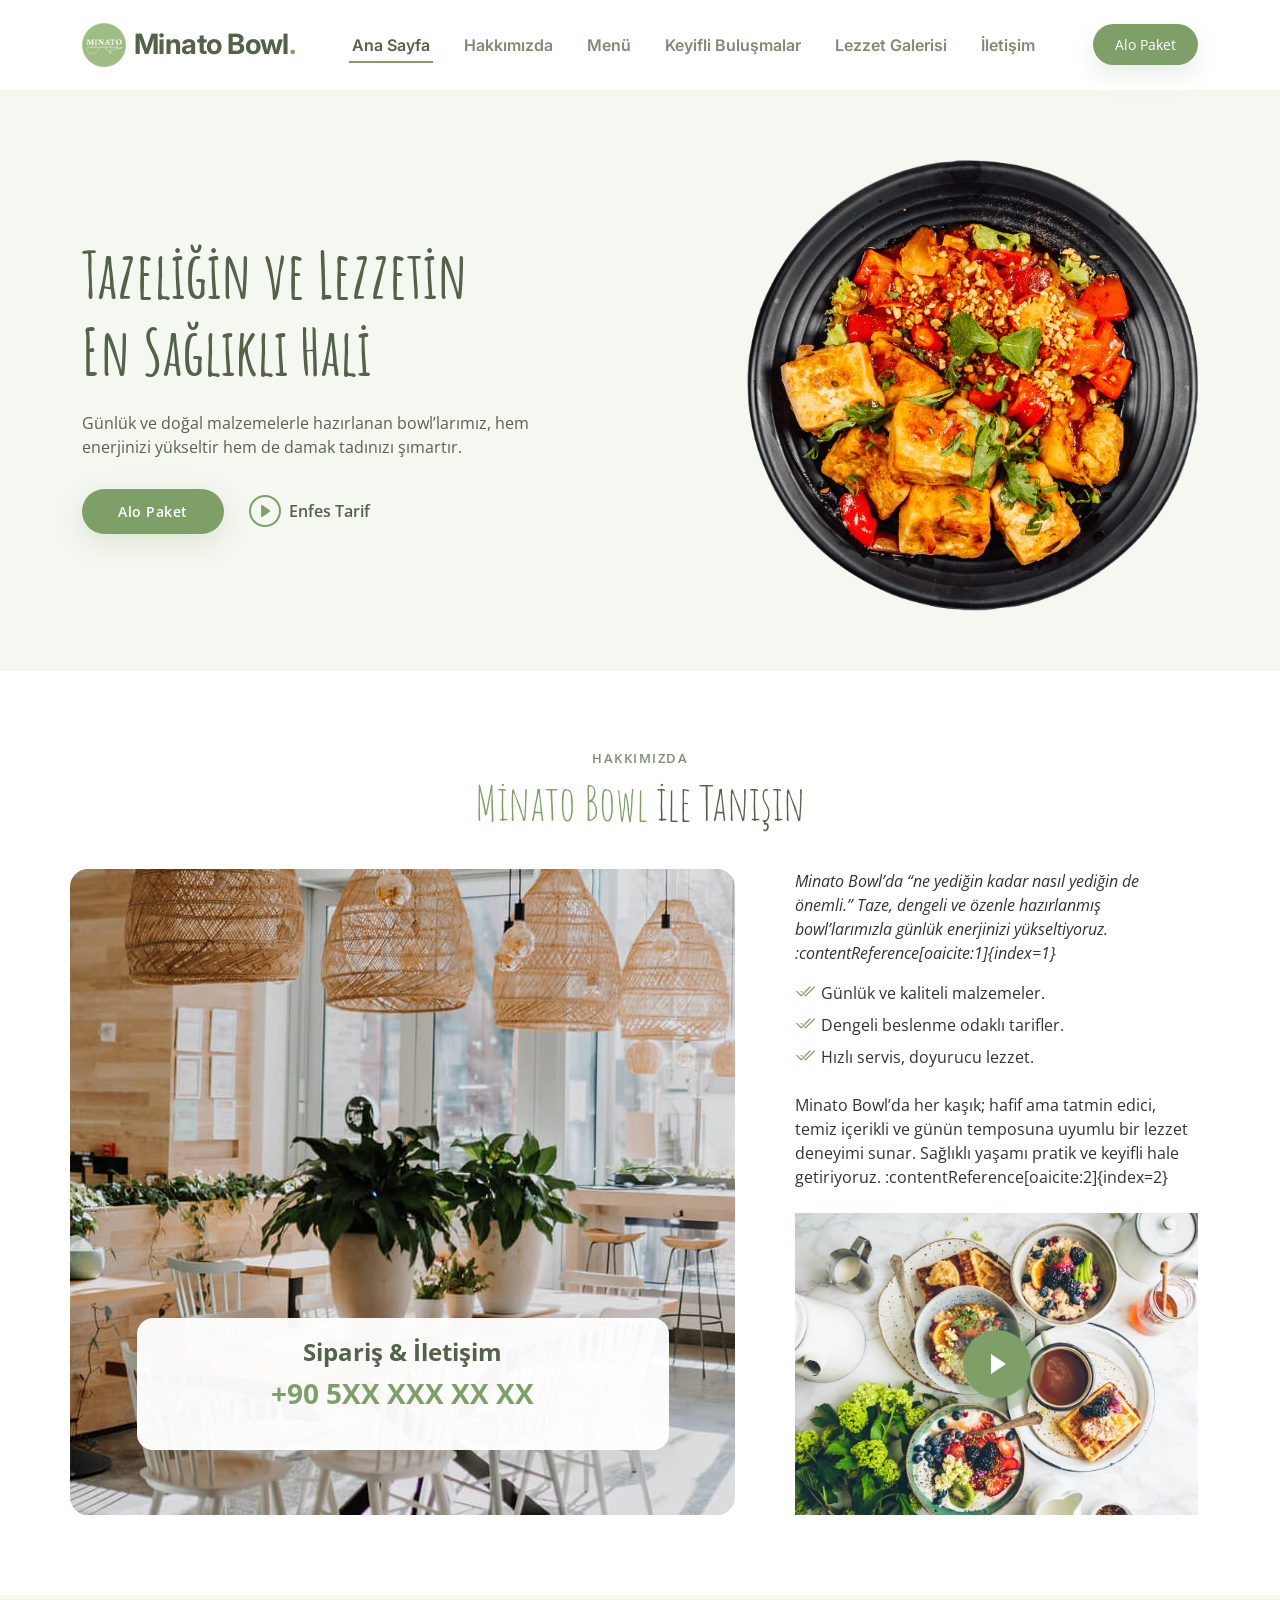
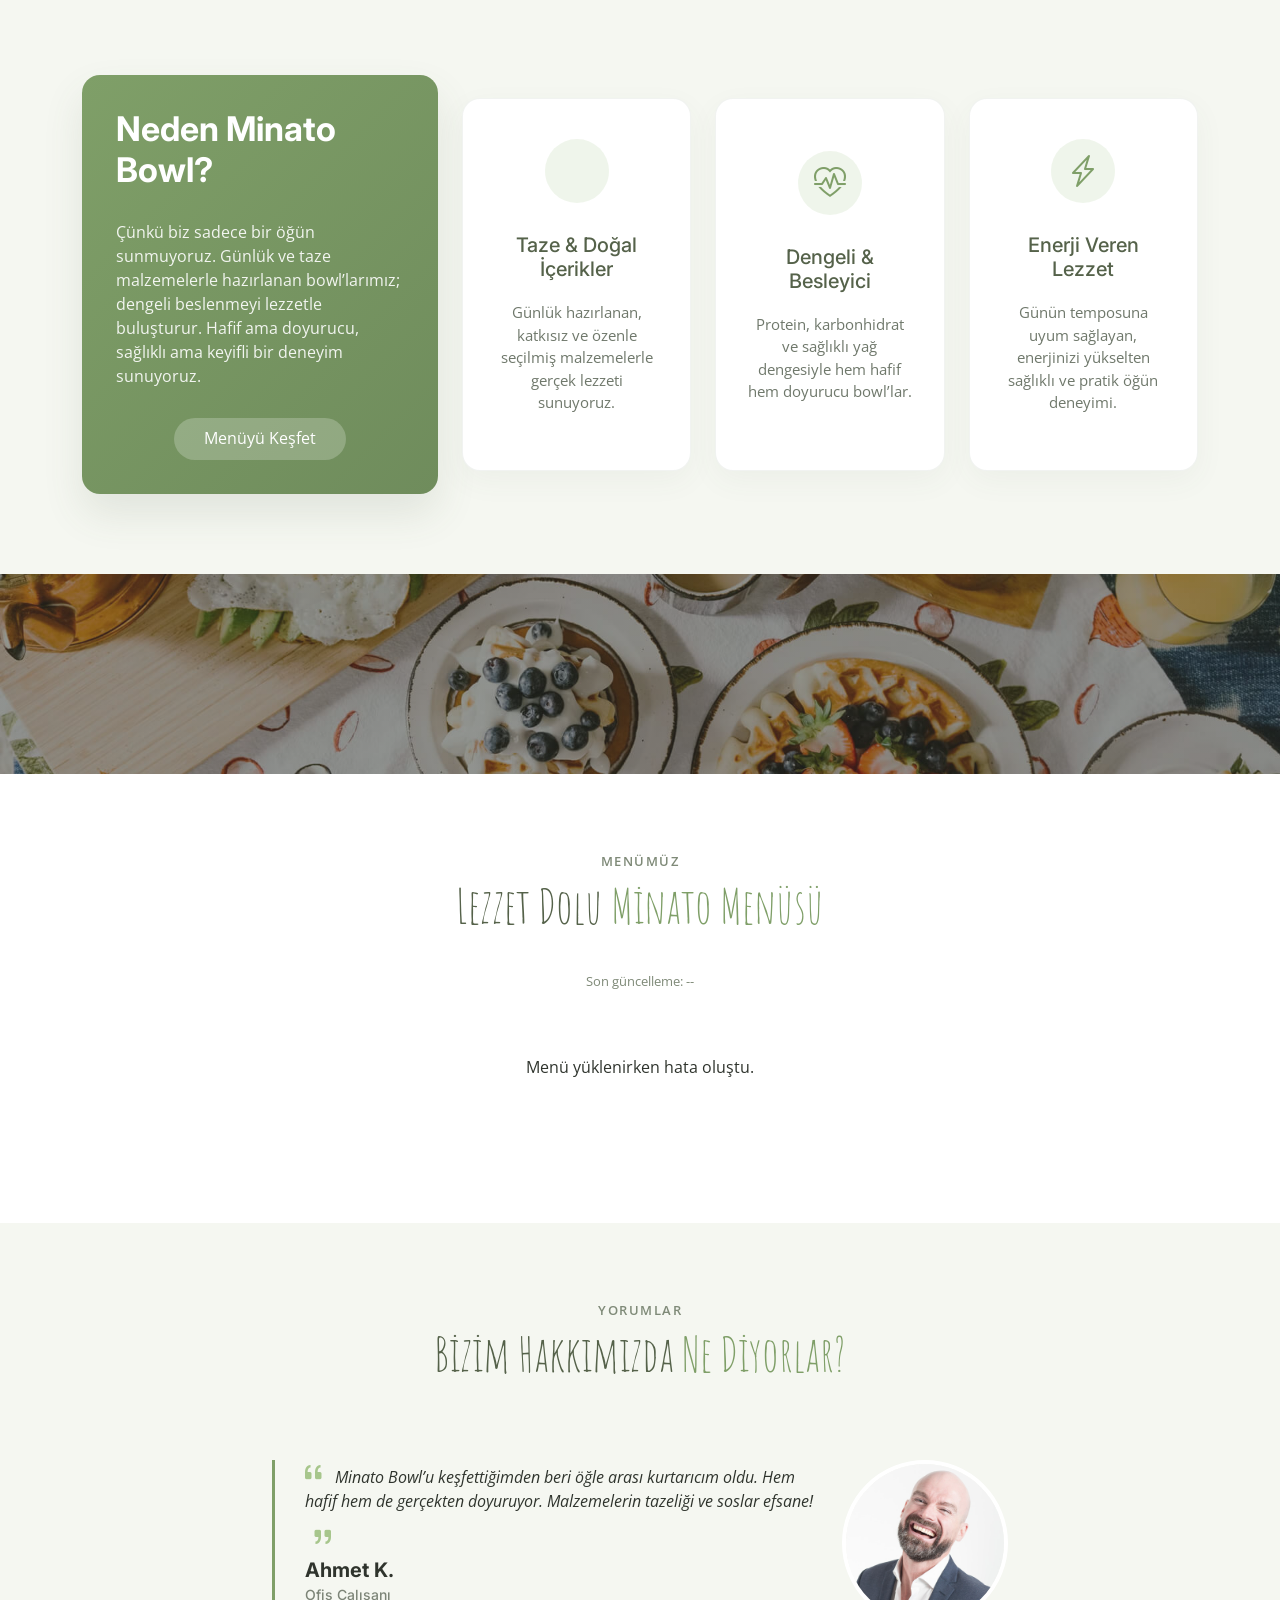
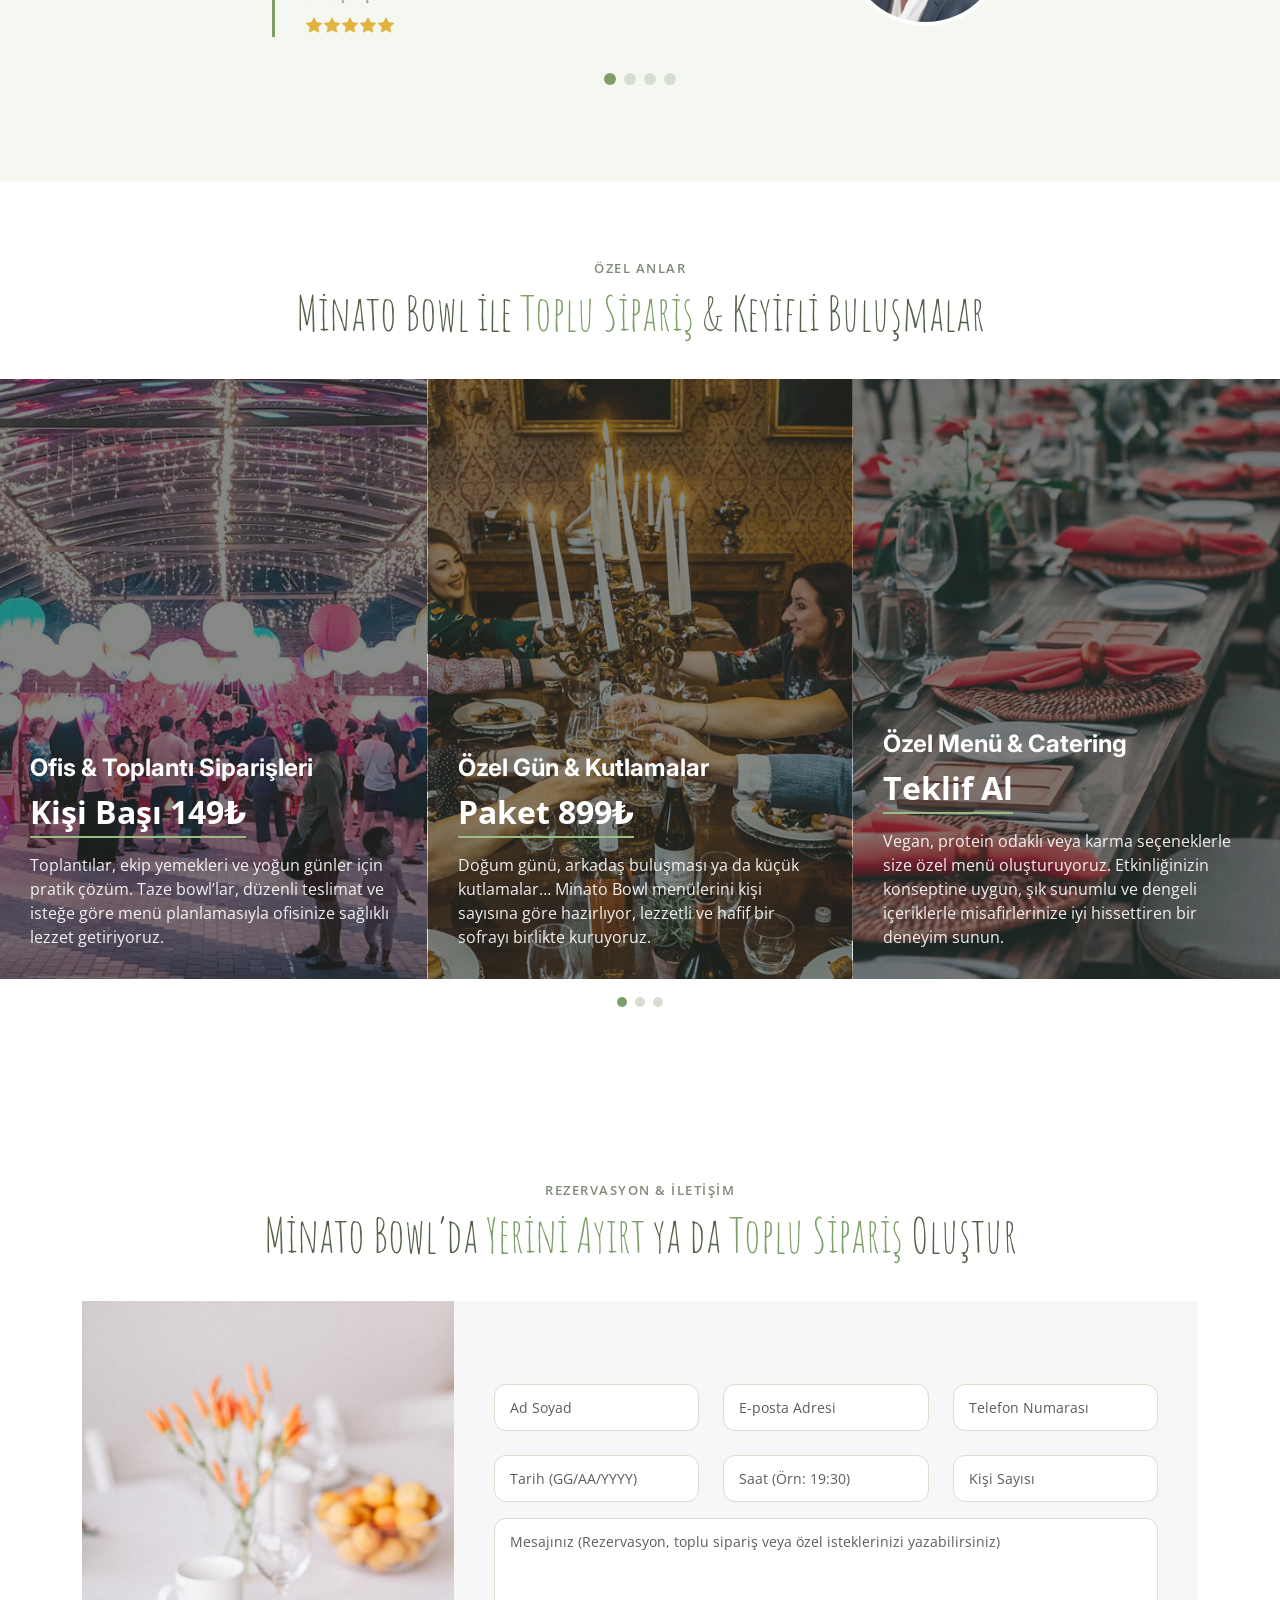
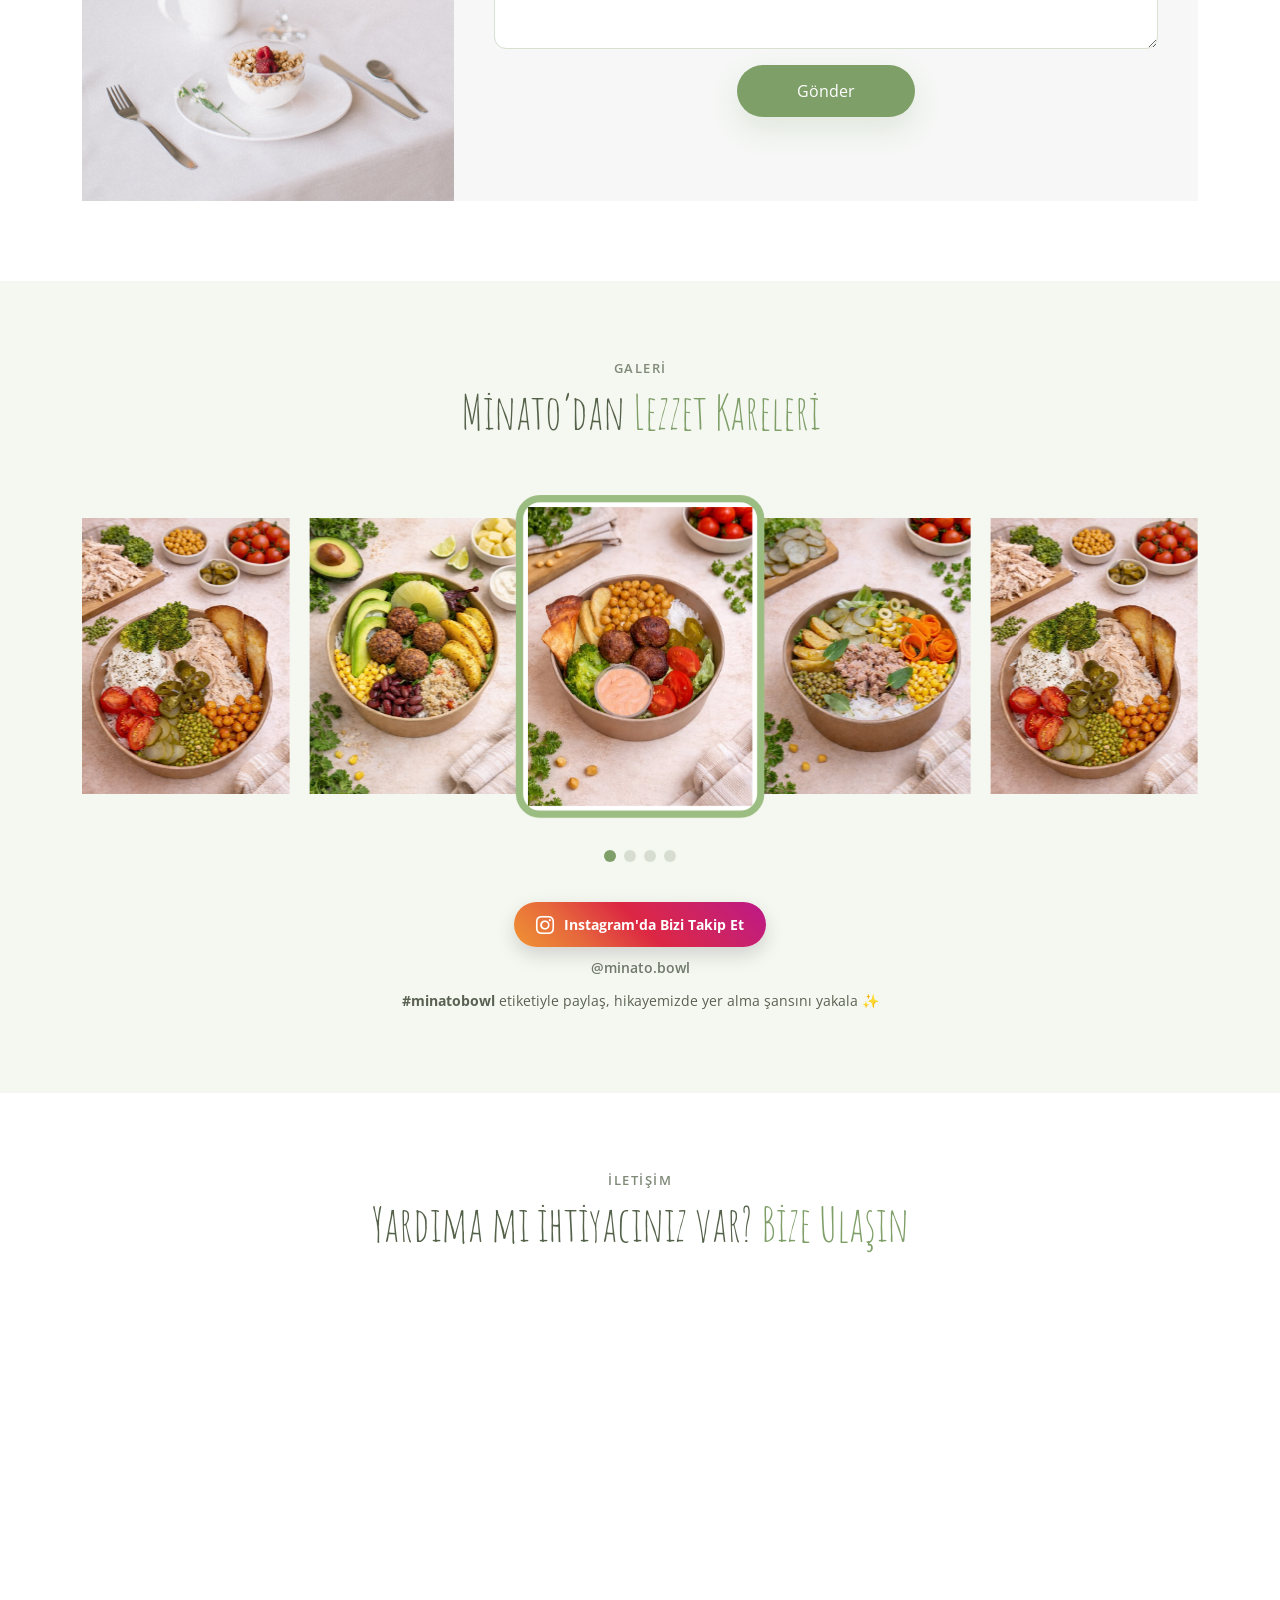
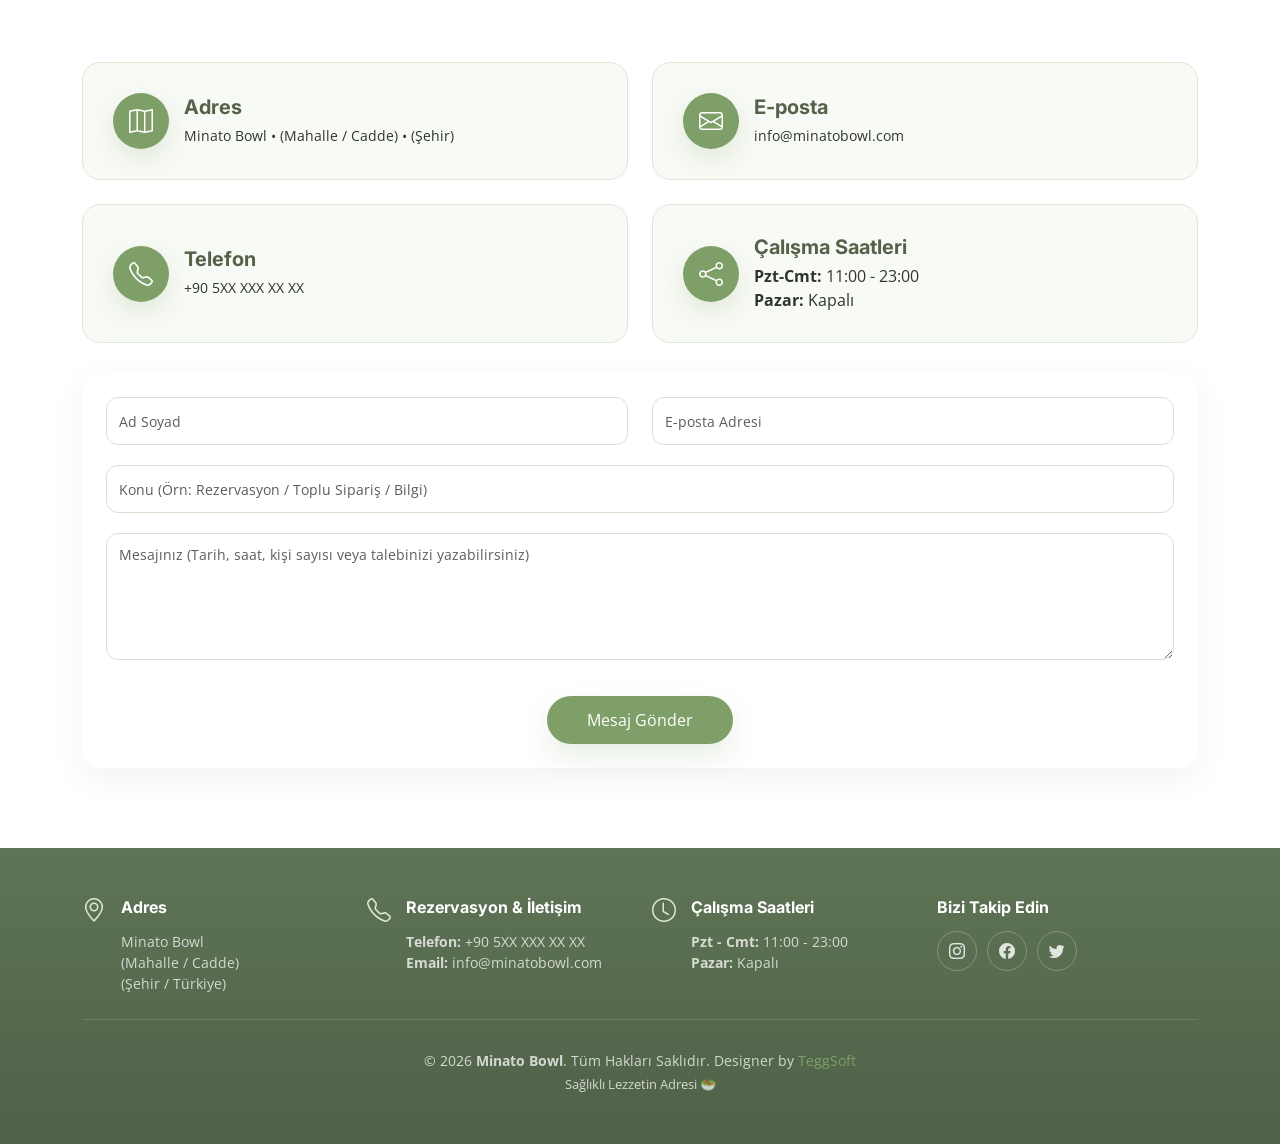
==== index.html @ 8d1641fc "site assets added" ====
<!doctype html>
<html lang="tr">
  <head>
    <meta charset="utf-8" />
    <meta content="width=device-width, initial-scale=1.0" name="viewport" />

    <title>Minato Bowl - Ana Sayfa</title>
    <meta content="" name="description" />
    <meta content="" name="keywords" />
    <meta content="" name="keywords" />
    <meta
      http-equiv="Cache-Control"
      content="no-cache, no-store, must-revalidate"
    />
    <meta http-equiv="Pragma" content="no-cache" />
    <meta http-equiv="Expires" content="0" />

    <!-- Favicons -->
    <link href="assets/img/minato_bowl_logo.jpg" rel="icon" />
    <link href="assets/img/apple-touch-icon.png" rel="apple-touch-icon" />

    <!-- Google Fonts -->
    <link rel="preconnect" href="https://fonts.googleapis.com" />
    <link rel="preconnect" href="https://fonts.gstatic.com" crossorigin />
    <link
      href="https://fonts.googleapis.com/css2?family=Open+Sans:ital,wght@0,300;0,400;0,500;0,600;0,700;1,300;1,400;1,600;1,700&family=Amatic+SC:ital,wght@0,300;0,400;0,500;0,600;0,700;1,300;1,400;1,500;1,600;1,700&family=Inter:ital,wght@0,300;0,400;0,500;0,600;0,700;1,300;1,400;1,500;1,600;1,700&display=swap"
      rel="stylesheet"
    />

    <!-- Vendor CSS Files -->
    <link
      href="assets/vendor/bootstrap/css/bootstrap.min.css"
      rel="stylesheet"
    />
    <link
      href="assets/vendor/bootstrap-icons/bootstrap-icons.css"
      rel="stylesheet"
    />
    <link href="assets/vendor/aos/aos.css" rel="stylesheet" />
    <link
      href="assets/vendor/glightbox/css/glightbox.min.css"
      rel="stylesheet"
    />
    <link href="assets/vendor/swiper/swiper-bundle.min.css" rel="stylesheet" />
    <link
      href="https://cdn.jsdelivr.net/npm/bootstrap-icons@1.13.1/font/bootstrap-icons.min.css"
      rel="stylesheet"
    />

    <!-- Template Main CSS File -->
    <link href="assets/css/main.css" rel="stylesheet" />
  </head>

  <body>
    <!-- ======= Header ======= -->
    <header id="header" class="header fixed-top d-flex align-items-center">
      <div class="container d-flex align-items-center justify-content-between">
        <a
          href="index.html"
          class="logo d-flex align-items-center me-auto me-lg-0"
        >
          <!-- Uncomment the line below if you also wish to use an image logo -->
          <img src="assets/img/minato_bowl_logo.jpg" alt="" />
          <h1>Minato Bowl<span>.</span></h1>
        </a>

        <nav id="navbar" class="navbar">
          <ul>
            <li><a href="#hero">Ana Sayfa</a></li>
            <li><a href="#about">Hakkımızda</a></li>
            <li><a href="#menu">Menü</a></li>
            <li><a href="#events">Keyifli Buluşmalar</a></li>
            <li><a href="#gallery">Lezzet Galerisi</a></li>
            <!-- <li class="dropdown">
              <a href="#"
                ><span>Drop Down</span>
                <i class="bi bi-chevron-down dropdown-indicator"></i
              ></a>
              <ul>
                <li><a href="#">Drop Down 1</a></li>
                <li class="dropdown">
                  <a href="#"
                    ><span>Deep Drop Down</span>
                    <i class="bi bi-chevron-down dropdown-indicator"></i
                  ></a>
                  <ul>
                    <li><a href="#">Deep Drop Down 1</a></li>
                    <li><a href="#">Deep Drop Down 2</a></li>
                    <li><a href="#">Deep Drop Down 3</a></li>
                    <li><a href="#">Deep Drop Down 4</a></li>
                    <li><a href="#">Deep Drop Down 5</a></li>
                  </ul>
                </li>
                <li><a href="#">Drop Down 2</a></li>
                <li><a href="#">Drop Down 3</a></li>
                <li><a href="#">Drop Down 4</a></li>
              </ul>
            </li> -->
            <li><a href="#contact">İletişim</a></li>
          </ul>
        </nav>
        <!-- .navbar -->

        <a class="btn-book-a-table" href="#book-a-table">Alo Paket</a>
        <i class="mobile-nav-toggle mobile-nav-show bi bi-list"></i>
        <i class="mobile-nav-toggle mobile-nav-hide d-none bi bi-x"></i>
      </div>
    </header>
    <!-- End Header -->

    <!-- ======= Hero Section ======= -->
    <section id="hero" class="hero d-flex align-items-center section-bg">
      <div class="container">
        <div class="row justify-content-between gy-5">
          <div
            class="col-lg-5 order-2 order-lg-1 d-flex flex-column justify-content-center align-items-center align-items-lg-start text-center text-lg-start"
          >
            <h2 data-aos="fade-up">
              Tazeliğin ve Lezzetin<br />En Sağlıklı Hali
            </h2>
            <p data-aos="fade-up" data-aos-delay="100">
              Günlük ve doğal malzemelerle hazırlanan bowl’larımız, hem
              enerjinizi yükseltir hem de damak tadınızı şımartır.
            </p>
            <div class="d-flex" data-aos="fade-up" data-aos-delay="200">
              <a href="#book-a-table" class="btn-book-a-table">Alo Paket</a>
              <a
                href="https://www.youtube.com/watch?v=LXb3EKWsInQ"
                class="glightbox btn-watch-video d-flex align-items-center"
                ><i class="bi bi-play-circle"></i><span>Enfes Tarif</span></a
              >
            </div>
          </div>
          <div class="col-lg-5 order-1 order-lg-2 text-center text-lg-start">
            <img
              src="assets/img/hero-img.png"
              class="img-fluid"
              alt=""
              data-aos="zoom-out"
              data-aos-delay="300"
            />
          </div>
        </div>
      </div>
    </section>
    <!-- End Hero Section -->

    <main id="main">
      <!-- ======= Hakkımızda Bölümü ======= -->
      <section id="about" class="about">
        <div class="container" data-aos="fade-up">
          <div class="section-header">
            <h2>Hakkımızda</h2>
            <p><span>Minato Bowl</span> ile Tanışın</p>
          </div>

          <div class="row gy-4">
            <div
              class="col-lg-7 position-relative about-img"
              style="background-image: url(assets/img/about.jpg)"
              data-aos="fade-up"
              data-aos-delay="150"
            >
              <div class="call-us position-absolute">
                <h4>Sipariş & İletişim</h4>
                <p>+90 5XX XXX XX XX</p>
              </div>
            </div>

            <div
              class="col-lg-5 d-flex align-items-end"
              data-aos="fade-up"
              data-aos-delay="300"
            >
              <div class="content ps-0 ps-lg-5">
                <p class="fst-italic">
                  Minato Bowl’da “ne yediğin kadar nasıl yediğin de önemli.”
                  Taze, dengeli ve özenle hazırlanmış bowl’larımızla günlük
                  enerjinizi yükseltiyoruz.
                  :contentReference[oaicite:1]{index=1}
                </p>

                <ul>
                  <li>
                    <i class="bi bi-check2-all"></i> Günlük ve kaliteli
                    malzemeler.
                  </li>
                  <li>
                    <i class="bi bi-check2-all"></i> Dengeli beslenme odaklı
                    tarifler.
                  </li>
                  <li>
                    <i class="bi bi-check2-all"></i> Hızlı servis, doyurucu
                    lezzet.
                  </li>
                </ul>

                <p>
                  Minato Bowl’da her kaşık; hafif ama tatmin edici, temiz
                  içerikli ve günün temposuna uyumlu bir lezzet deneyimi sunar.
                  Sağlıklı yaşamı pratik ve keyifli hale getiriyoruz.
                  :contentReference[oaicite:2]{index=2}
                </p>

                <div class="position-relative mt-4">
                  <img
                    src="assets/img/about-2.jpg"
                    class="img-fluid"
                    alt="Minato Bowl Lezzetleri"
                  />
                  <a
                    href="https://www.instagram.com/minato.bowl/"
                    class="glightbox play-btn"
                  ></a>
                </div>
              </div>
            </div>
          </div>
        </div>
      </section>
      <!-- Hakkımızda Bölümü Son -->

      <!-- ======= Neden Minato Bowl? ======= -->
      <section id="why-us" class="why-us section-bg">
        <div class="container" data-aos="fade-up">
          <div class="row gy-4">
            <div class="col-lg-4" data-aos="fade-up" data-aos-delay="100">
              <div class="why-box">
                <h3>Neden Minato Bowl?</h3>
                <p>
                  Çünkü biz sadece bir öğün sunmuyoruz. Günlük ve taze
                  malzemelerle hazırlanan bowl’larımız; dengeli beslenmeyi
                  lezzetle buluşturur. Hafif ama doyurucu, sağlıklı ama keyifli
                  bir deneyim sunuyoruz.
                </p>
                <div class="text-center">
                  <a href="#menu" class="more-btn">
                    Menüyü Keşfet <i class="bx bx-chevron-right"></i>
                  </a>
                </div>
              </div>
            </div>
            <!-- End Why Box -->

            <div class="col-lg-8 d-flex align-items-center">
              <div class="row gy-4">
                <div class="col-xl-4" data-aos="fade-up" data-aos-delay="200">
                  <div
                    class="icon-box d-flex flex-column justify-content-center align-items-center"
                  >
                    <i class="bi bi-leaf"></i>
                    <h4>Taze & Doğal İçerikler</h4>
                    <p>
                      Günlük hazırlanan, katkısız ve özenle seçilmiş
                      malzemelerle gerçek lezzeti sunuyoruz.
                    </p>
                  </div>
                </div>
                <!-- End Icon Box -->

                <div class="col-xl-4" data-aos="fade-up" data-aos-delay="300">
                  <div
                    class="icon-box d-flex flex-column justify-content-center align-items-center"
                  >
                    <i class="bi bi-heart-pulse"></i>
                    <h4>Dengeli & Besleyici</h4>
                    <p>
                      Protein, karbonhidrat ve sağlıklı yağ dengesiyle hem hafif
                      hem doyurucu bowl’lar.
                    </p>
                  </div>
                </div>
                <!-- End Icon Box -->

                <div class="col-xl-4" data-aos="fade-up" data-aos-delay="400">
                  <div
                    class="icon-box d-flex flex-column justify-content-center align-items-center"
                  >
                    <i class="bi bi-lightning-charge"></i>
                    <h4>Enerji Veren Lezzet</h4>
                    <p>
                      Günün temposuna uyum sağlayan, enerjinizi yükselten
                      sağlıklı ve pratik öğün deneyimi.
                    </p>
                  </div>
                </div>
                <!-- End Icon Box -->
              </div>
            </div>
          </div>
        </div>
      </section>
      <!-- Neden Minato Bowl? Bölümü Son -->

      <!-- ======= Stats Counter Section ======= -->
      <section id="stats-counter" class="stats-counter">
        <div class="container" data-aos="zoom-out">
          <div class="row gy-4">
            <!-- <div class="col-lg-3 col-md-6">
              <div class="stats-item text-center w-100 h-100">
                <span
                  data-purecounter-start="0"
                  data-purecounter-end="232"
                  data-purecounter-duration="1"
                  class="purecounter"
                ></span>
                <p>Clients</p>
              </div>
            </div> -->
            <!-- End Stats Item -->

            <!-- <div class="col-lg-3 col-md-6">
              <div class="stats-item text-center w-100 h-100">
                <span
                  data-purecounter-start="0"
                  data-purecounter-end="521"
                  data-purecounter-duration="1"
                  class="purecounter"
                ></span>
                <p>Projects</p>
              </div>
            </div> -->
            <!-- End Stats Item -->

            <!-- <div class="col-lg-3 col-md-6">
              <div class="stats-item text-center w-100 h-100">
                <span
                  data-purecounter-start="0"
                  data-purecounter-end="1453"
                  data-purecounter-duration="1"
                  class="purecounter"
                ></span>
                <p>Hours Of Support</p>
              </div>
            </div> -->
            <!-- End Stats Item -->

            <!-- <div class="col-lg-3 col-md-6">
              <div class="stats-item text-center w-100 h-100">
                <span
                  data-purecounter-start="0"
                  data-purecounter-end="32"
                  data-purecounter-duration="1"
                  class="purecounter"
                ></span>
                <p>Workers</p>
              </div>
            </div> -->
            <!-- End Stats Item -->
          </div>
        </div>
      </section>
      <!-- End Stats Counter Section -->

      <!-- ======= Menu Section ======= -->
      <section id="menu" class="menu">
        <div class="container" data-aos="fade-up">
          <div class="section-header">
            <h2>Menümüz</h2>
            <p>Lezzet Dolu <span>Minato Menüsü</span></p>
          </div>
          <div id="menu-last-update" class="menu-last-update">
            Son güncelleme: --
          </div>

          <!-- Kategori Sekmeleri -->
          <ul
            id="menu-tabs"
            class="nav nav-tabs d-flex justify-content-center"
            data-aos="fade-up"
            data-aos-delay="200"
          ></ul>

          <!-- Kategori İçerikleri -->
          <div
            id="menu-content"
            class="tab-content"
            data-aos="fade-up"
            data-aos-delay="300"
          >
            <div class="text-center py-5">Menü yükleniyor...</div>
          </div>
        </div>
      </section>
      <!-- End Menu Section -->

      <!-- ======= Testimonials Section ======= -->
      <section id="testimonials" class="testimonials section-bg">
        <div class="container" data-aos="fade-up">
          <div class="section-header">
            <h2>Yorumlar</h2>
            <p>Bizim Hakkımızda <span>Ne Diyorlar?</span></p>
          </div>

          <div class="slides-1 swiper" data-aos="fade-up" data-aos-delay="100">
            <div class="swiper-wrapper">
              <div class="swiper-slide">
                <div class="testimonial-item">
                  <div class="row gy-4 justify-content-center">
                    <div class="col-lg-6">
                      <div class="testimonial-content">
                        <p>
                          <i class="bi bi-quote quote-icon-left"></i>
                          Minato Bowl’u keşfettiğimden beri öğle arası
                          kurtarıcım oldu. Hem hafif hem de gerçekten doyuruyor.
                          Malzemelerin tazeliği ve soslar efsane!
                          <i class="bi bi-quote quote-icon-right"></i>
                        </p>
                        <h3>Ahmet K.</h3>
                        <h4>Ofis Çalışanı</h4>
                        <div class="stars">
                          <i class="bi bi-star-fill"></i
                          ><i class="bi bi-star-fill"></i
                          ><i class="bi bi-star-fill"></i
                          ><i class="bi bi-star-fill"></i
                          ><i class="bi bi-star-fill"></i>
                        </div>
                      </div>
                    </div>
                    <div class="col-lg-2 text-center">
                      <img
                        src="assets/img/testimonials/testimonials-1.jpg"
                        class="img-fluid testimonial-img"
                        alt="Minato Bowl Müşteri Yorumu 1"
                      />
                    </div>
                  </div>
                </div>
              </div>
              <!-- End testimonial item -->

              <div class="swiper-slide">
                <div class="testimonial-item">
                  <div class="row gy-4 justify-content-center">
                    <div class="col-lg-6">
                      <div class="testimonial-content">
                        <p>
                          <i class="bi bi-quote quote-icon-left"></i>
                          Spor sonrası “temiz” bir öğün arıyorsanız tam yeri.
                          Protein seçenekleri çok başarılı ve porsiyon dengesi
                          harika. Kesinlikle düzenli müşterisi oldum.
                          <i class="bi bi-quote quote-icon-right"></i>
                        </p>
                        <h3>Elif S.</h3>
                        <h4>Sporcu</h4>
                        <div class="stars">
                          <i class="bi bi-star-fill"></i
                          ><i class="bi bi-star-fill"></i
                          ><i class="bi bi-star-fill"></i
                          ><i class="bi bi-star-fill"></i
                          ><i class="bi bi-star-fill"></i>
                        </div>
                      </div>
                    </div>
                    <div class="col-lg-2 text-center">
                      <img
                        src="assets/img/testimonials/testimonials-2.jpg"
                        class="img-fluid testimonial-img"
                        alt="Minato Bowl Müşteri Yorumu 2"
                      />
                    </div>
                  </div>
                </div>
              </div>
              <!-- End testimonial item -->

              <div class="swiper-slide">
                <div class="testimonial-item">
                  <div class="row gy-4 justify-content-center">
                    <div class="col-lg-6">
                      <div class="testimonial-content">
                        <p>
                          <i class="bi bi-quote quote-icon-left"></i>
                          Vegan seçeneklerinin lezzetli olması beni çok
                          şaşırttı. İçerikler net, sunum çok şık ve her
                          seferinde aynı kalite. Sağlıklı beslenmek burada
                          gerçekten keyif.
                          <i class="bi bi-quote quote-icon-right"></i>
                        </p>
                        <h3>Deniz T.</h3>
                        <h4>Vegan Yaşam</h4>
                        <div class="stars">
                          <i class="bi bi-star-fill"></i
                          ><i class="bi bi-star-fill"></i
                          ><i class="bi bi-star-fill"></i
                          ><i class="bi bi-star-fill"></i
                          ><i class="bi bi-star-fill"></i>
                        </div>
                      </div>
                    </div>
                    <div class="col-lg-2 text-center">
                      <img
                        src="assets/img/testimonials/testimonials-3.jpg"
                        class="img-fluid testimonial-img"
                        alt="Minato Bowl Müşteri Yorumu 3"
                      />
                    </div>
                  </div>
                </div>
              </div>
              <!-- End testimonial item -->

              <div class="swiper-slide">
                <div class="testimonial-item">
                  <div class="row gy-4 justify-content-center">
                    <div class="col-lg-6">
                      <div class="testimonial-content">
                        <p>
                          <i class="bi bi-quote quote-icon-left"></i>
                          Hızlı servis, tertemiz içerik ve aşırı iyi soslar…
                          “Hafif yiyeyim” deyip mutlu çıktığım tek yer
                          diyebilirim. Minato Bowl artık benim rutinim.
                          <i class="bi bi-quote quote-icon-right"></i>
                        </p>
                        <h3>Mert Y.</h3>
                        <h4>Girişimci</h4>
                        <div class="stars">
                          <i class="bi bi-star-fill"></i
                          ><i class="bi bi-star-fill"></i
                          ><i class="bi bi-star-fill"></i
                          ><i class="bi bi-star-fill"></i
                          ><i class="bi bi-star-fill"></i>
                        </div>
                      </div>
                    </div>
                    <div class="col-lg-2 text-center">
                      <img
                        src="assets/img/testimonials/testimonials-4.jpg"
                        class="img-fluid testimonial-img"
                        alt="Minato Bowl Müşteri Yorumu 4"
                      />
                    </div>
                  </div>
                </div>
              </div>
              <!-- End testimonial item -->
            </div>
            <div class="swiper-pagination"></div>
          </div>
        </div>
      </section>
      <!-- End Testimonials Section -->

      <!-- ======= Events Section ======= -->
      <section id="events" class="events">
        <div class="container-fluid" data-aos="fade-up">
          <div class="section-header">
            <h2>Özel Anlar</h2>
            <p>
              Minato Bowl ile <span>Toplu Sipariş</span> & Keyifli Buluşmalar
            </p>
          </div>

          <div class="slides-3 swiper" data-aos="fade-up" data-aos-delay="100">
            <div class="swiper-wrapper">
              <div
                class="swiper-slide event-item d-flex flex-column justify-content-end"
                style="background-image: url(assets/img/events-1.jpg)"
              >
                <h3>Ofis & Toplantı Siparişleri</h3>
                <div class="price align-self-start">Kişi Başı 149₺</div>
                <p class="description">
                  Toplantılar, ekip yemekleri ve yoğun günler için pratik çözüm.
                  Taze bowl’lar, düzenli teslimat ve isteğe göre menü
                  planlamasıyla ofisinize sağlıklı lezzet getiriyoruz.
                </p>
              </div>
              <!-- End Event item -->

              <div
                class="swiper-slide event-item d-flex flex-column justify-content-end"
                style="background-image: url(assets/img/events-2.jpg)"
              >
                <h3>Özel Gün & Kutlamalar</h3>
                <div class="price align-self-start">Paket 899₺</div>
                <p class="description">
                  Doğum günü, arkadaş buluşması ya da küçük kutlamalar… Minato
                  Bowl menülerini kişi sayısına göre hazırlıyor, lezzetli ve
                  hafif bir sofrayı birlikte kuruyoruz.
                </p>
              </div>
              <!-- End Event item -->

              <div
                class="swiper-slide event-item d-flex flex-column justify-content-end"
                style="background-image: url(assets/img/events-3.jpg)"
              >
                <h3>Özel Menü & Catering</h3>
                <div class="price align-self-start">Teklif Al</div>
                <p class="description">
                  Vegan, protein odaklı veya karma seçeneklerle size özel menü
                  oluşturuyoruz. Etkinliğinizin konseptine uygun, şık sunumlu ve
                  dengeli içeriklerle misafirlerinize iyi hissettiren bir
                  deneyim sunun.
                </p>
              </div>
              <!-- End Event item -->
            </div>
            <div class="swiper-pagination"></div>
          </div>
        </div>
      </section>
      <!-- End Events Section -->

      <!-- ======= Rezervasyon / İletişim Section ======= -->
      <section id="book-a-table" class="book-a-table">
        <div class="container" data-aos="fade-up">
          <div class="section-header">
            <h2>Rezervasyon & İletişim</h2>
            <p>
              Minato Bowl’da <span>Yerini Ayırt</span> ya da
              <span>Toplu Sipariş</span> Oluştur
            </p>
          </div>

          <div class="row g-0">
            <div
              class="col-lg-4 reservation-img"
              style="background-image: url(assets/img/reservation.jpg)"
              data-aos="zoom-out"
              data-aos-delay="200"
            ></div>

            <div class="col-lg-8 d-flex align-items-center reservation-form-bg">
              <form
                action="forms/book-a-table.php"
                method="post"
                role="form"
                class="php-email-form"
                data-aos="fade-up"
                data-aos-delay="100"
              >
                <div class="row gy-4">
                  <div class="col-lg-4 col-md-6">
                    <input
                      type="text"
                      name="name"
                      class="form-control"
                      id="name"
                      placeholder="Ad Soyad"
                      data-rule="minlen:3"
                      data-msg="Lütfen en az 3 karakter girin"
                    />
                    <div class="validate"></div>
                  </div>

                  <div class="col-lg-4 col-md-6">
                    <input
                      type="email"
                      class="form-control"
                      name="email"
                      id="email"
                      placeholder="E-posta Adresi"
                      data-rule="email"
                      data-msg="Lütfen geçerli bir e-posta girin"
                    />
                    <div class="validate"></div>
                  </div>

                  <div class="col-lg-4 col-md-6">
                    <input
                      type="text"
                      class="form-control"
                      name="phone"
                      id="phone"
                      placeholder="Telefon Numarası"
                      data-rule="minlen:10"
                      data-msg="Lütfen geçerli bir telefon numarası girin"
                    />
                    <div class="validate"></div>
                  </div>

                  <div class="col-lg-4 col-md-6">
                    <input
                      type="text"
                      name="date"
                      class="form-control"
                      id="date"
                      placeholder="Tarih (GG/AA/YYYY)"
                      data-rule="minlen:4"
                      data-msg="Lütfen tarih bilgisini girin"
                    />
                    <div class="validate"></div>
                  </div>

                  <div class="col-lg-4 col-md-6">
                    <input
                      type="text"
                      class="form-control"
                      name="time"
                      id="time"
                      placeholder="Saat (Örn: 19:30)"
                      data-rule="minlen:4"
                      data-msg="Lütfen saat bilgisini girin"
                    />
                    <div class="validate"></div>
                  </div>

                  <div class="col-lg-4 col-md-6">
                    <input
                      type="number"
                      class="form-control"
                      name="people"
                      id="people"
                      placeholder="Kişi Sayısı"
                      data-rule="minlen:1"
                      data-msg="Lütfen kişi sayısını girin"
                    />
                    <div class="validate"></div>
                  </div>
                </div>

                <div class="form-group mt-3">
                  <textarea
                    class="form-control"
                    name="message"
                    rows="5"
                    placeholder="Mesajınız (Rezervasyon, toplu sipariş veya özel isteklerinizi yazabilirsiniz)"
                  ></textarea>
                  <div class="validate"></div>
                </div>

                <div class="mb-3">
                  <div class="loading">Gönderiliyor...</div>
                  <div class="error-message"></div>
                  <div class="sent-message">
                    Talebiniz bize ulaştı ✅ En kısa sürede sizinle iletişime
                    geçeceğiz. Teşekkürler!
                  </div>
                </div>

                <div class="text-center">
                  <button type="submit">Gönder</button>
                </div>
              </form>
            </div>
            <!-- End Reservation Form -->
          </div>
        </div>
      </section>
      <!-- End Rezervasyon / İletişim Section -->

      <!-- ======= Galeri Section ======= -->
      <section id="gallery" class="gallery section-bg">
        <div class="container" data-aos="fade-up">
          <div class="section-header">
            <h2>Galeri</h2>
            <p>Minato’dan <span>Lezzet Kareleri</span></p>
          </div>

          <div class="gallery-slider swiper">
            <div class="swiper-wrapper align-items-center">
              <div class="swiper-slide">
                <a
                  class="glightbox"
                  data-gallery="images-gallery"
                  href="assets/img/gallery/hinata_bowl.jpg"
                >
                  <img
                    src="assets/img/gallery/hinata_bowl.jpg"
                    class="img-fluid"
                    alt="Minato Bowl özel karışım bowl"
                  />
                </a>
              </div>

              <div class="swiper-slide">
                <a
                  class="glightbox"
                  data-gallery="images-gallery"
                  href="assets/img/gallery/kisame_bowl.jpg"
                >
                  <img
                    src="assets/img/gallery/kisame_bowl.jpg"
                    class="img-fluid"
                    alt="Sağlıklı protein bowl Minato"
                  />
                </a>
              </div>

              <div class="swiper-slide">
                <a
                  class="glightbox"
                  data-gallery="images-gallery"
                  href="assets/img/gallery/minato_bowl.jpg"
                >
                  <img
                    src="assets/img/gallery/minato_bowl.jpg"
                    class="img-fluid"
                    alt="Vegan bowl taze sebzelerle"
                  />
                </a>
              </div>

              <div class="swiper-slide">
                <a
                  class="glightbox"
                  data-gallery="images-gallery"
                  href="assets/img/gallery/nagata_bowl.jpg"
                >
                  <img
                    src="assets/img/gallery/nagata_bowl.jpg"
                    class="img-fluid"
                    alt="Minato Bowl restoran iç mekan"
                  />
                </a>
              </div>
            </div>
            <div class="swiper-pagination"></div>
          </div>
        </div>
        <div class="instagram-box text-center mt-4">
          <a
            href="https://www.instagram.com/minato.bowl/"
            target="_blank"
            rel="noopener noreferrer"
            class="instagram-btn"
          >
            <i class="bi bi-instagram"></i>
            Instagram'da Bizi Takip Et
          </a>

          <p class="instagram-handle">@minato.bowl</p>

          <div class="instagram-campaign">
            <p>
              <strong>#minatobowl</strong> etiketiyle paylaş, hikayemizde yer
              alma şansını yakala ✨
            </p>
          </div>
        </div>
      </section>
      <!-- End Galeri Section -->

      <!-- ======= Contact Section ======= -->
      <section id="contact" class="contact">
        <div class="container" data-aos="fade-up">
          <div class="section-header">
            <h2>İletişim</h2>
            <p>Yardıma mı ihtiyacınız var? <span>Bize Ulaşın</span></p>
          </div>

          <div class="mb-3">
            <iframe
              style="border: 0; width: 100%; height: 350px"
              src="https://www.google.com/maps/embed?pb=BURAYA_MINATO_BOWL_HARITA_EMBED_LINKI"
              frameborder="0"
              allowfullscreen
              loading="lazy"
              referrerpolicy="no-referrer-when-downgrade"
            ></iframe>
          </div>
          <!-- End Google Maps -->

          <div class="row gy-4">
            <div class="col-md-6">
              <div class="info-item d-flex align-items-center">
                <i class="icon bi bi-map flex-shrink-0"></i>
                <div>
                  <h3>Adres</h3>
                  <p>Minato Bowl • (Mahalle / Cadde) • (Şehir)</p>
                </div>
              </div>
            </div>
            <!-- End Info Item -->

            <div class="col-md-6">
              <div class="info-item d-flex align-items-center">
                <i class="icon bi bi-envelope flex-shrink-0"></i>
                <div>
                  <h3>E-posta</h3>
                  <p>info@minatobowl.com</p>
                </div>
              </div>
            </div>
            <!-- End Info Item -->

            <div class="col-md-6">
              <div class="info-item d-flex align-items-center">
                <i class="icon bi bi-telephone flex-shrink-0"></i>
                <div>
                  <h3>Telefon</h3>
                  <p>+90 5XX XXX XX XX</p>
                </div>
              </div>
            </div>
            <!-- End Info Item -->

            <div class="col-md-6">
              <div class="info-item d-flex align-items-center">
                <i class="icon bi bi-share flex-shrink-0"></i>
                <div>
                  <h3>Çalışma Saatleri</h3>
                  <div>
                    <strong>Pzt-Cmt:</strong> 11:00 - 23:00
                    <br />
                    <strong>Pazar:</strong> Kapalı
                  </div>
                </div>
              </div>
            </div>
            <!-- End Info Item -->
          </div>

          <form
            action="forms/contact.php"
            method="post"
            role="form"
            class="php-email-form p-3 p-md-4"
          >
            <div class="row">
              <div class="col-xl-6 form-group">
                <input
                  type="text"
                  name="name"
                  class="form-control"
                  id="name"
                  placeholder="Ad Soyad"
                  required
                />
              </div>
              <div class="col-xl-6 form-group">
                <input
                  type="email"
                  class="form-control"
                  name="email"
                  id="email"
                  placeholder="E-posta Adresi"
                  required
                />
              </div>
            </div>

            <div class="form-group">
              <input
                type="text"
                class="form-control"
                name="subject"
                id="subject"
                placeholder="Konu (Örn: Rezervasyon / Toplu Sipariş / Bilgi)"
                required
              />
            </div>

            <div class="form-group">
              <textarea
                class="form-control"
                name="message"
                rows="5"
                placeholder="Mesajınız (Tarih, saat, kişi sayısı veya talebinizi yazabilirsiniz)"
                required
              ></textarea>
            </div>

            <div class="my-3">
              <div class="loading">Gönderiliyor...</div>
              <div class="error-message"></div>
              <div class="sent-message">
                Mesajınız gönderildi ✅ En kısa sürede dönüş yapacağız.
                Teşekkürler!
              </div>
            </div>

            <div class="text-center">
              <button type="submit">Mesaj Gönder</button>
            </div>
          </form>
          <!--End Contact Form -->
        </div>
      </section>
      <!-- End Contact Section -->
    </main>
    <!-- End #main -->

    <!-- ======= Footer ======= -->
    <footer id="footer" class="footer">
      <div class="container">
        <div class="row gy-3">
          <div class="col-lg-3 col-md-6 d-flex">
            <i class="bi bi-geo-alt icon"></i>
            <div>
              <h4>Adres</h4>
              <p>
                Minato Bowl <br />
                (Mahalle / Cadde) <br />
                (Şehir / Türkiye)
              </p>
            </div>
          </div>

          <div class="col-lg-3 col-md-6 footer-links d-flex">
            <i class="bi bi-telephone icon"></i>
            <div>
              <h4>Rezervasyon & İletişim</h4>
              <p>
                <strong>Telefon:</strong> +90 5XX XXX XX XX<br />
                <strong>Email:</strong> info@minatobowl.com<br />
              </p>
            </div>
          </div>

          <div class="col-lg-3 col-md-6 footer-links d-flex">
            <i class="bi bi-clock icon"></i>
            <div>
              <h4>Çalışma Saatleri</h4>
              <p>
                <strong>Pzt - Cmt:</strong> 11:00 - 23:00<br />
                <strong>Pazar:</strong> Kapalı
              </p>
            </div>
          </div>

          <div class="col-lg-3 col-md-6 footer-links">
            <h4>Bizi Takip Edin</h4>
            <div class="social-links d-flex">
              <a
                href="https://www.instagram.com/minato.bowl/"
                target="_blank"
                class="instagram"
              >
                <i class="bi bi-instagram"></i>
              </a>
              <a href="#" class="facebook">
                <i class="bi bi-facebook"></i>
              </a>
              <a href="#" class="twitter">
                <i class="bi bi-twitter"></i>
              </a>
            </div>
          </div>
        </div>
      </div>

      <div class="container">
        <div class="copyright">
          &copy;
          <script>
            document.write(new Date().getFullYear());
          </script>
          <strong><span>Minato Bowl</span></strong
          >. Tüm Hakları Saklıdır. Designer by
          <a href="https://www.teggsoft.com.">TeggSoft</a>
        </div>
        <div class="credits">Sağlıklı Lezzetin Adresi 🥗</div>
      </div>
    </footer>
    <!-- End Footer -->
    <!-- End Footer -->

    <a
      href="#"
      class="scroll-top d-flex align-items-center justify-content-center"
      ><i class="bi bi-arrow-up-short"></i
    ></a>

    <div id="preloader"></div>

    <!-- Vendor JS Files -->
    <script src="assets/vendor/bootstrap/js/bootstrap.bundle.min.js"></script>
    <script src="assets/vendor/aos/aos.js"></script>
    <script src="assets/vendor/glightbox/js/glightbox.min.js"></script>
    <script src="assets/vendor/purecounter/purecounter_vanilla.js"></script>
    <script src="assets/vendor/swiper/swiper-bundle.min.js"></script>
    <script src="assets/vendor/php-email-form/validate.js"></script>

    <!-- Menu Loader -->
    <script src="assets/js/menu-loader.js"></script>
    <!-- Template Main JS File -->
    <script src="assets/js/main.js"></script>
    <div id="menu-update-toast" class="menu-update-toast">Menü güncellendi</div>
  </body>
</html>
---- assets/css/main.css ----
/**
* Template Name: Yummy
* Updated: Jan 30 2024 with Bootstrap v5.3.2
*/

/*--------------------------------------------------------------
# Set main reusable colors and fonts using CSS variables
--------------------------------------------------------------*/
/* Fonts */
:root {
  --font-default: "Open Sans", system-ui, -apple-system, "Segoe UI", Roboto,
    "Helvetica Neue", Arial, "Noto Sans", "Liberation Sans", sans-serif,
    "Apple Color Emoji", "Segoe UI Emoji", "Segoe UI Symbol",
    "Noto Color Emoji";
  --font-primary: "Amatic SC", sans-serif;
  --font-secondary: "Inter", sans-serif;
}

/* Colors */
:root {
  --color-default: #2f342d;
  --color-primary: #9bbd81;
  --color-primary-dark: #7f9f68;
  --color-primary-soft: #eef4e8;
  --color-secondary: #55624a;
  --color-muted: #7f8a78;
  --color-border: #dfe7d6;
  --color-section: #f5f7f1;
  --color-white: #ffffff;
  --color-footer: #55624a;
  --color-footer-soft: rgba(255, 255, 255, 0.75);
  --color-danger: #c96b6b;
  --color-danger-dark: #b85353;
}

/* Smooth scroll behavior */
:root {
  scroll-behavior: smooth;
}

/*--------------------------------------------------------------
# General
--------------------------------------------------------------*/
body {
  font-family: var(--font-default);
  color: var(--color-default);
  background: #fff;
}

a {
  color: var(--color-primary-dark);
  text-decoration: none;
}

a:hover {
  color: var(--color-primary);
  text-decoration: none;
}

h1,
h2,
h3,
h4,
h5,
h6 {
  font-family: var(--font-secondary);
}

/*--------------------------------------------------------------
# Sections & Section Header
--------------------------------------------------------------*/
section {
  overflow: hidden;
  padding: 80px 0;
  scroll-margin-top: 90px;
  overflow: clip;
}

.section-bg {
  background-color: var(--color-section);
}

.section-header {
  text-align: center;
  padding-bottom: 30px;
}

.section-header h2 {
  font-size: 13px;
  letter-spacing: 1.5px;
  font-weight: 600;
  margin: 0;
  padding: 0;
  color: var(--color-muted);
  text-transform: uppercase;
  font-family: var(--font-default);
}

.section-header p {
  margin: 0;
  font-size: 48px;
  font-weight: 400;
  font-family: var(--font-primary);
  color: var(--color-secondary);
}

.section-header p span {
  color: var(--color-primary-dark);
}

/*--------------------------------------------------------------
# Breadcrumbs
--------------------------------------------------------------*/
.breadcrumbs {
  padding: 15px 0;
  background: rgba(85, 98, 74, 0.06);
  margin-top: 90px;
}

@media (max-width: 575px) {
  .breadcrumbs {
    margin-top: 70px;
  }
}

.breadcrumbs h2 {
  font-size: 24px;
  font-weight: 500;
  margin: 0;
  color: var(--color-secondary);
}

.breadcrumbs ol {
  display: flex;
  flex-wrap: wrap;
  list-style: none;
  padding: 0;
  margin: 0;
  font-size: 14px;
}

.breadcrumbs ol li+li {
  padding-left: 10px;
}

.breadcrumbs ol li+li::before {
  display: inline-block;
  padding-right: 10px;
  color: var(--color-muted);
  content: "/";
}

@media (max-width: 992px) {
  .breadcrumbs .d-flex {
    display: block !important;
  }

  .breadcrumbs h2 {
    margin-bottom: 10px;
  }

  .breadcrumbs ol {
    display: block;
  }

  .breadcrumbs ol li {
    display: inline-block;
  }
}

/*--------------------------------------------------------------
# Scroll top button
--------------------------------------------------------------*/
.scroll-top {
  position: fixed;
  visibility: hidden;
  opacity: 0;
  right: 15px;
  bottom: 15px;
  z-index: 99999;
  background: var(--color-primary-dark);
  width: 44px;
  height: 44px;
  border-radius: 50px;
  transition: all 0.4s;
  box-shadow: 0 8px 20px rgba(85, 98, 74, 0.2);
}

.scroll-top i {
  font-size: 24px;
  color: #fff;
  line-height: 0;
}

.scroll-top:hover {
  background: var(--color-primary);
  color: #fff;
}

.scroll-top.active {
  visibility: visible;
  opacity: 1;
}

/*--------------------------------------------------------------
# Preloader
--------------------------------------------------------------*/
#preloader {
  position: fixed;
  inset: 0;
  z-index: 9999;
  overflow: hidden;
  background: #fff;
  transition: all 0.6s ease-out;
  width: 100%;
  height: 100vh;
}

#preloader:before,
#preloader:after {
  content: "";
  position: absolute;
  border: 4px solid var(--color-primary-dark);
  border-radius: 50%;
  animation: animate-preloader 2s cubic-bezier(0, 0.2, 0.8, 1) infinite;
}

#preloader:after {
  animation-delay: -0.5s;
}

@keyframes animate-preloader {
  0% {
    width: 10px;
    height: 10px;
    top: calc(50% - 5px);
    left: calc(50% - 5px);
    opacity: 1;
  }

  100% {
    width: 72px;
    height: 72px;
    top: calc(50% - 36px);
    left: calc(50% - 36px);
    opacity: 0;
  }
}

/*--------------------------------------------------------------
# Disable aos animation delay on mobile devices
--------------------------------------------------------------*/
@media screen and (max-width: 768px) {
  [data-aos-delay] {
    transition-delay: 0 !important;
  }
}

/*--------------------------------------------------------------
# Header
--------------------------------------------------------------*/
.header {
  background: rgba(255, 255, 255, 0.96);
  backdrop-filter: blur(10px);
  transition: all 0.5s;
  z-index: 997;
  height: 90px;
  border-bottom: 1px solid transparent;
}

@media (max-width: 575px) {
  .header {
    height: 70px;
  }
}

.header.sticked {
  border-color: var(--color-border);
  box-shadow: 0 8px 24px rgba(85, 98, 74, 0.06);
}

.header .logo img {
  max-height: 44px;
  margin-right: 8px;
}

.header .logo h1 {
  font-size: 28px;
  font-weight: 700;
  color: var(--color-secondary);
  margin: 0;
  font-family: var(--font-secondary);
  letter-spacing: -0.02em;
}

.header .logo h1 span {
  color: var(--color-primary-dark);
}

.header .btn-book-a-table,
.header .btn-book-a-table:focus {
  font-size: 14px;
  color: #fff;
  background: var(--color-primary-dark);
  padding: 10px 22px;
  margin-left: 30px;
  border-radius: 50px;
  transition: 0.3s;
  box-shadow: 0 10px 24px rgba(127, 159, 104, 0.18);
}

.header .btn-book-a-table:hover,
.header .btn-book-a-table:focus:hover {
  color: #fff;
  background: var(--color-primary);
}

/*--------------------------------------------------------------
# Desktop Navigation
--------------------------------------------------------------*/
@media (min-width: 1280px) {
  .navbar {
    padding: 0;
  }

  .navbar ul {
    margin: 0;
    padding: 0;
    display: flex;
    list-style: none;
    align-items: center;
  }

  .navbar li {
    position: relative;
  }

  .navbar>ul>li {
    white-space: nowrap;
    padding: 10px 0 10px 28px;
  }

  .navbar a,
  .navbar a:focus {
    display: flex;
    align-items: center;
    justify-content: space-between;
    padding: 0 3px;
    font-family: var(--font-secondary);
    font-size: 16px;
    font-weight: 600;
    color: var(--color-muted);
    white-space: nowrap;
    transition: 0.3s;
    position: relative;
  }

  .navbar a i,
  .navbar a:focus i {
    font-size: 12px;
    line-height: 0;
    margin-left: 5px;
  }

  .navbar>ul>li>a:before {
    content: "";
    position: absolute;
    width: 100%;
    height: 2px;
    bottom: -6px;
    left: 0;
    background-color: var(--color-primary-dark);
    visibility: hidden;
    width: 0;
    transition: all 0.3s ease-in-out 0s;
  }

  .navbar a:hover:before,
  .navbar li:hover>a:before,
  .navbar .active:before {
    visibility: visible;
    width: 100%;
  }

  .navbar a:hover,
  .navbar .active,
  .navbar .active:focus,
  .navbar li:hover>a {
    color: var(--color-secondary);
  }

  .navbar .dropdown ul {
    display: block;
    position: absolute;
    left: 28px;
    top: calc(100% + 30px);
    margin: 0;
    padding: 10px 0;
    z-index: 99;
    opacity: 0;
    visibility: hidden;
    background: #fff;
    box-shadow: 0 18px 40px rgba(85, 98, 74, 0.12);
    transition: 0.3s;
    border-radius: 10px;
    border: 1px solid var(--color-border);
  }

  .navbar .dropdown ul li {
    min-width: 200px;
  }

  .navbar .dropdown ul a {
    padding: 10px 20px;
    font-size: 15px;
    text-transform: none;
    font-weight: 600;
  }

  .navbar .dropdown ul a i {
    font-size: 12px;
  }

  .navbar .dropdown ul a:hover,
  .navbar .dropdown ul .active:hover,
  .navbar .dropdown ul li:hover>a {
    color: var(--color-primary-dark);
  }

  .navbar .dropdown:hover>ul {
    opacity: 1;
    top: 100%;
    visibility: visible;
  }

  .navbar .dropdown .dropdown ul {
    top: 0;
    left: calc(100% - 30px);
    visibility: hidden;
  }

  .navbar .dropdown .dropdown:hover>ul {
    opacity: 1;
    top: 0;
    left: 100%;
    visibility: visible;
  }
}

@media (min-width: 1280px) and (max-width: 1366px) {
  .navbar .dropdown .dropdown ul {
    left: -90%;
  }

  .navbar .dropdown .dropdown:hover>ul {
    left: -100%;
  }
}

@media (min-width: 1280px) {

  .mobile-nav-show,
  .mobile-nav-hide {
    display: none;
  }
}

/*--------------------------------------------------------------
# Mobile Navigation
--------------------------------------------------------------*/
@media (max-width: 1279px) {
  .navbar {
    position: fixed;
    top: 0;
    right: -100%;
    width: 100%;
    max-width: 400px;
    border-left: 1px solid var(--color-border);
    bottom: 0;
    transition: 0.3s;
    z-index: 9997;
  }

  .navbar ul {
    position: absolute;
    inset: 0;
    padding: 50px 0 10px 0;
    margin: 0;
    background: rgba(255, 255, 255, 0.97);
    overflow-y: auto;
    transition: 0.3s;
    z-index: 9998;
  }

  .navbar a,
  .navbar a:focus {
    display: flex;
    align-items: center;
    justify-content: space-between;
    padding: 12px 20px;
    font-family: var(--font-secondary);
    border-bottom: 1px solid rgba(223, 231, 214, 0.8);
    font-size: 16px;
    font-weight: 600;
    color: var(--color-muted);
    white-space: nowrap;
    transition: 0.3s;
  }

  .navbar a i,
  .navbar a:focus i {
    font-size: 12px;
    line-height: 0;
    margin-left: 5px;
  }

  .navbar a:hover,
  .navbar li:hover>a {
    color: var(--color-secondary);
  }

  .navbar .active,
  .navbar .active:focus {
    color: var(--color-secondary);
    border-color: var(--color-primary-dark);
  }

  .navbar .dropdown ul,
  .navbar .dropdown .dropdown ul {
    position: static;
    display: none;
    padding: 10px 0;
    margin: 10px 20px;
    transition: all 0.5s ease-in-out;
    border: 1px solid var(--color-border);
    border-radius: 10px;
  }

  .navbar .dropdown>.dropdown-active,
  .navbar .dropdown .dropdown>.dropdown-active {
    display: block;
  }

  .mobile-nav-show {
    color: var(--color-secondary);
    font-size: 28px;
    cursor: pointer;
    line-height: 0;
    transition: 0.5s;
    z-index: 9999;
    margin: 0 10px 0 20px;
  }

  .mobile-nav-hide {
    color: var(--color-secondary);
    font-size: 32px;
    cursor: pointer;
    line-height: 0;
    transition: 0.5s;
    position: fixed;
    right: 20px;
    top: 20px;
    z-index: 9999;
  }

  .mobile-nav-active {
    overflow: hidden;
  }

  .mobile-nav-active .navbar {
    right: 0;
  }

  .mobile-nav-active .navbar:before {
    content: "";
    position: fixed;
    inset: 0;
    background: rgba(47, 52, 45, 0.18);
    z-index: 9996;
  }
}

/*--------------------------------------------------------------
# About Section
--------------------------------------------------------------*/
.about .about-img {
  min-height: 500px;
  border-radius: 18px;
  overflow: hidden;
}

.about h3 {
  font-weight: 700;
  font-size: 36px;
  margin-bottom: 30px;
  font-family: var(--font-secondary);
  color: var(--color-secondary);
}

.about .call-us {
  left: 10%;
  right: 10%;
  bottom: 10%;
  background-color: rgba(255, 255, 255, 0.96);
  box-shadow: 0 12px 30px rgba(85, 98, 74, 0.08);
  padding: 20px;
  text-align: center;
  border-radius: 16px;
}

.about .call-us h4 {
  font-size: 24px;
  font-weight: 700;
  margin-bottom: 5px;
  font-family: var(--font-default);
  color: var(--color-secondary);
}

.about .call-us p {
  font-size: 28px;
  font-weight: 700;
  color: var(--color-primary-dark);
}

.about .content ul {
  list-style: none;
  padding: 0;
}

.about .content ul li {
  padding: 0 0 8px 26px;
  position: relative;
}

.about .content ul i {
  position: absolute;
  font-size: 20px;
  left: 0;
  top: -3px;
  color: var(--color-primary-dark);
}

.about .content p:last-child {
  margin-bottom: 0;
}

.about .play-btn {
  width: 94px;
  height: 94px;
  background: radial-gradient(var(--color-primary-dark) 50%,
      rgba(127, 159, 104, 0.35) 52%);
  border-radius: 50%;
  display: block;
  position: absolute;
  left: calc(50% - 47px);
  top: calc(50% - 47px);
  overflow: hidden;
}

.about .play-btn:before {
  content: "";
  position: absolute;
  width: 120px;
  height: 120px;
  animation-delay: 0s;
  animation: pulsate-btn 2s;
  animation-direction: forwards;
  animation-iteration-count: infinite;
  animation-timing-function: steps;
  opacity: 1;
  border-radius: 50%;
  border: 5px solid rgba(127, 159, 104, 0.55);
  top: -15%;
  left: -15%;
  background: rgba(198, 16, 0, 0);
}

.about .play-btn:after {
  content: "";
  position: absolute;
  left: 50%;
  top: 50%;
  transform: translateX(-40%) translateY(-50%);
  width: 0;
  height: 0;
  border-top: 10px solid transparent;
  border-bottom: 10px solid transparent;
  border-left: 15px solid #fff;
  z-index: 100;
  transition: all 400ms cubic-bezier(0.55, 0.055, 0.675, 0.19);
}

.about .play-btn:hover:before {
  content: "";
  position: absolute;
  left: 50%;
  top: 50%;
  transform: translateX(-40%) translateY(-50%);
  width: 0;
  height: 0;
  border: none;
  border-top: 10px solid transparent;
  border-bottom: 10px solid transparent;
  border-left: 15px solid #fff;
  z-index: 200;
  animation: none;
  border-radius: 0;
}

.about .play-btn:hover:after {
  border-left: 15px solid var(--color-primary-dark);
  transform: scale(20);
}

@keyframes pulsate-btn {
  0% {
    transform: scale(0.6, 0.6);
    opacity: 1;
  }

  100% {
    transform: scale(1, 1);
    opacity: 0;
  }
}

/*--------------------------------------------------------------
# Why Us Section
--------------------------------------------------------------*/
.why-us .why-box {
  padding: 34px;
  background: linear-gradient(135deg, var(--color-primary-dark), #6f8c5c);
  color: #fff;
  border-radius: 18px;
  box-shadow: 0 20px 40px rgba(85, 98, 74, 0.12);
}

.why-us .why-box h3 {
  font-weight: 700;
  font-size: 34px;
  margin-bottom: 30px;
}

.why-us .why-box p {
  margin-bottom: 30px;
  color: rgba(255, 255, 255, 0.9);
}

.why-us .why-box .more-btn {
  display: inline-block;
  background: rgba(255, 255, 255, 0.22);
  padding: 8px 30px 10px 30px;
  color: #fff;
  border-radius: 50px;
  transition: all ease-in-out 0.4s;
}

.why-us .why-box .more-btn i {
  font-size: 14px;
}

.why-us .why-box .more-btn:hover {
  color: var(--color-primary-dark);
  background: #fff;
}

.why-us .icon-box {
  text-align: center;
  background: #fff;
  padding: 40px 30px;
  width: 100%;
  height: 100%;
  border: 1px solid rgba(85, 98, 74, 0.08);
  transition: 0.3s;
  border-radius: 18px;
  box-shadow: 0 10px 30px rgba(85, 98, 74, 0.05);
}

.why-us .icon-box i {
  color: var(--color-primary-dark);
  margin-bottom: 30px;
  font-size: 32px;
  background: rgba(155, 189, 129, 0.16);
  border-radius: 50px;
  display: flex;
  align-items: center;
  justify-content: center;
  width: 64px;
  height: 64px;
  margin-left: auto;
  margin-right: auto;
}

.why-us .icon-box h4 {
  font-size: 20px;
  font-weight: 500;
  margin: 0 0 20px 0;
  font-family: var(--font-secondary);
  color: var(--color-secondary);
}

.why-us .icon-box p {
  font-size: 15px;
  color: #6f786b;
}

@media (min-width: 1200px) {
  .why-us .icon-box:hover {
    transform: translateY(-8px);
  }
}

/*--------------------------------------------------------------
# Stats Counter Section
--------------------------------------------------------------*/
.stats-counter {
  background: linear-gradient(rgba(47, 52, 45, 0.52),
      rgba(47, 52, 45, 0.52)),
    url("../img/stats-bg.jpg") center center;
  background-size: cover;
  padding: 100px 0;
}

@media (min-width: 1365px) {
  .stats-counter {
    background-attachment: fixed;
  }
}

.stats-counter .stats-item {
  padding: 30px;
  width: 100%;
}

.stats-counter .stats-item span {
  font-size: 48px;
  display: block;
  color: #fff;
  font-weight: 700;
}

.stats-counter .stats-item p {
  padding: 0;
  margin: 0;
  font-family: var(--font-secondary);
  font-size: 16px;
  font-weight: 700;
  color: rgba(255, 255, 255, 0.72);
}

/*--------------------------------------------------------------
# Menu Section
--------------------------------------------------------------*/
.menu .nav-tabs {
  border: 0;
}

.menu .nav-link {
  margin: 0 10px;
  padding: 10px 5px;
  transition: 0.3s;
  color: var(--color-secondary);
  border-radius: 0;
  cursor: pointer;
  height: 100%;
  border: 0;
  border-bottom: 2px solid #c7d3bc;
  background: transparent;
}

@media (max-width: 575px) {
  .menu .nav-link {
    margin: 0 8px;
    padding: 10px 0;
  }
}

.menu .nav-link i {
  padding-right: 15px;
  font-size: 48px;
}

.menu .nav-link h4 {
  font-size: 18px;
  font-weight: 500;
  margin: 0;
  font-family: var(--font-secondary);
}

@media (max-width: 575px) {
  .menu .nav-link h4 {
    font-size: 16px;
  }
}

.menu .nav-link:hover {
  color: var(--color-primary-dark);
}

.menu .nav-link.active {
  color: var(--color-primary-dark);
  border-color: var(--color-primary-dark);
}

.menu .tab-content .tab-header {
  padding: 30px 0;
}

.menu .tab-content .tab-header p {
  font-size: 14px;
  text-transform: uppercase;
  color: var(--color-muted);
  margin-bottom: 0;
  letter-spacing: 1px;
}

.menu .tab-content .tab-header h3 {
  font-size: 36px;
  font-weight: 700;
  color: var(--color-primary-dark);
}

.menu .tab-content .menu-item {
  -moz-text-align-last: center;
  text-align-last: center;
}

.menu .tab-content .menu-item .menu-img {
  padding: 0 60px;
  margin-bottom: 15px;
}

.menu .tab-content .menu-item h4 {
  font-size: 22px;
  color: var(--color-secondary);
  font-family: var(--font-secondary);
  font-weight: 600;
  margin-bottom: 5px;
}

.menu .tab-content .menu-item .ingredients {
  font-family: var(--font-secondary);
  color: #8a9383;
  margin-bottom: 5px;
}

.menu .tab-content .menu-item .price {
  font-size: 24px;
  font-weight: 700;
  color: var(--color-primary-dark);
}

/*--------------------------------------------------------------
# Testimonials Section
--------------------------------------------------------------*/
.testimonials .section-header {
  margin-bottom: 40px;
}

.testimonials .testimonials-carousel,
.testimonials .testimonials-slider {
  overflow: hidden;
}

.testimonials .testimonial-item .testimonial-content {
  border-left: 3px solid var(--color-primary-dark);
  padding-left: 30px;
}

.testimonials .testimonial-item .testimonial-img {
  border-radius: 50%;
  border: 4px solid #fff;
  margin: 0 auto;
}

.testimonials .testimonial-item h3 {
  font-size: 20px;
  font-weight: bold;
  margin: 10px 0 5px 0;
  color: var(--color-default);
  font-family: var(--font-secondary);
}

.testimonials .testimonial-item h4 {
  font-size: 14px;
  color: #7d8578;
  margin: 0 0 10px 0;
  font-family: var(--font-secondary);
}

.testimonials .testimonial-item .stars i {
  color: #e3b341;
  margin: 0 1px;
}

.testimonials .testimonial-item .quote-icon-left,
.testimonials .testimonial-item .quote-icon-right {
  color: #a7c68c;
  font-size: 26px;
  line-height: 0;
}

.testimonials .testimonial-item .quote-icon-left {
  display: inline-block;
  left: -5px;
  position: relative;
}

.testimonials .testimonial-item .quote-icon-right {
  display: inline-block;
  right: -5px;
  position: relative;
  top: 10px;
  transform: scale(-1, -1);
}

.testimonials .testimonial-item p {
  font-style: italic;
}

.testimonials .swiper-pagination {
  margin-top: 40px;
  position: relative;
}

.testimonials .swiper-pagination .swiper-pagination-bullet {
  width: 12px;
  height: 12px;
  background-color: #d8ddd2;
  opacity: 1;
}

.testimonials .swiper-pagination .swiper-pagination-bullet-active {
  background-color: var(--color-primary-dark);
}

/*--------------------------------------------------------------
# Events Section
--------------------------------------------------------------*/
.events .container-fluid {
  padding: 0;
}

.events .event-item {
  background-size: cover;
  background-position: center;
  min-height: 600px;
  padding: 30px;
}

@media (max-width: 575px) {
  .events .event-item {
    min-height: 500px;
  }
}

.events .event-item:before {
  content: "";
  background: rgba(47, 52, 45, 0.58);
  position: absolute;
  inset: 0;
}

.events .event-item h3 {
  font-size: 24px;
  font-weight: 700;
  margin-bottom: 5px;
  color: #fff;
  position: relative;
}

.events .event-item .price {
  color: #fff;
  border-bottom: 2px solid var(--color-primary);
  font-size: 32px;
  font-weight: 700;
  margin-bottom: 15px;
  position: relative;
}

.events .event-item .description {
  margin-bottom: 0;
  color: rgba(255, 255, 255, 0.92);
  position: relative;
}

@media (min-width: 1200px) {
  .events .swiper-slide-active+.swiper-slide {
    border-left: 1px solid rgba(255, 255, 255, 0.35);
    border-right: 1px solid rgba(255, 255, 255, 0.35);
    z-index: 1;
  }
}

.events .swiper-pagination {
  margin-top: 20px;
  position: relative;
}

.events .swiper-pagination .swiper-pagination-bullet {
  width: 10px;
  height: 10px;
  background-color: #d8ddd2;
  opacity: 1;
}

.events .swiper-pagination .swiper-pagination-bullet-active {
  background-color: var(--color-primary-dark);
}

/*--------------------------------------------------------------
# Chefs Section
--------------------------------------------------------------*/
.chefs .chef-member {
  overflow: hidden;
  text-align: center;
  border-radius: 18px;
  background: #fff;
  box-shadow: 0 10px 30px rgba(85, 98, 74, 0.08);
  transition: 0.3s;
}

.chefs .chef-member .member-img {
  position: relative;
  overflow: hidden;
}

.chefs .chef-member .member-img:after {
  position: absolute;
  content: "";
  left: 0;
  bottom: 0;
  height: 100%;
  width: 100%;
  background: url(../img/team-shape.svg) no-repeat center bottom;
  background-size: contain;
  z-index: 1;
}

.chefs .chef-member .social {
  position: absolute;
  right: -100%;
  top: 30px;
  opacity: 0;
  border-radius: 12px;
  transition: 0.5s;
  background: rgba(255, 255, 255, 0.55);
  z-index: 2;
  backdrop-filter: blur(8px);
}

.chefs .chef-member .social a {
  transition: color 0.3s;
  color: rgba(85, 98, 74, 0.5);
  margin: 15px 12px;
  display: block;
  line-height: 0;
  text-align: center;
}

.chefs .chef-member .social a:hover {
  color: var(--color-secondary);
}

.chefs .chef-member .social i {
  font-size: 18px;
}

.chefs .chef-member .member-info {
  padding: 10px 15px 20px 15px;
}

.chefs .chef-member .member-info h4 {
  font-weight: 700;
  margin-bottom: 5px;
  font-size: 20px;
  color: var(--color-secondary);
}

.chefs .chef-member .member-info span {
  display: block;
  font-size: 14px;
  font-weight: 400;
  color: rgba(47, 52, 45, 0.46);
}

.chefs .chef-member .member-info p {
  font-style: italic;
  font-size: 14px;
  padding-top: 15px;
  line-height: 26px;
  color: rgba(47, 52, 45, 0.72);
}

.chefs .chef-member:hover {
  transform: translateY(-8px);
  box-shadow: 0 18px 38px rgba(85, 98, 74, 0.12);
}

.chefs .chef-member:hover .social {
  right: 8px;
  opacity: 1;
}

/*--------------------------------------------------------------
# Book A Table Section
--------------------------------------------------------------*/
.book-a-table .reservation-img {
  min-height: 500px;
  background-size: cover;
  background-position: center;
}

.book-a-table .reservation-form-bg {
  background: rgba(85, 98, 74, 0.05);
}

.book-a-table .php-email-form {
  padding: 40px;
}

@media (max-width: 575px) {
  .book-a-table .php-email-form {
    padding: 20px;
  }
}

.book-a-table .php-email-form h3,
.book-a-table .php-email-form h4 {
  font-size: 14px;
  font-weight: 700;
  text-transform: uppercase;
  letter-spacing: 1px;
}

.book-a-table .php-email-form h4 {
  margin: 20px 0 0 0;
}

.book-a-table .php-email-form p {
  font-size: 14px;
  margin-bottom: 20px;
}

.book-a-table .php-email-form .error-message {
  display: none;
  color: #fff;
  background: var(--color-danger);
  text-align: left;
  padding: 15px;
  margin-bottom: 24px;
  font-weight: 600;
  border-radius: 12px;
}

.book-a-table .php-email-form .sent-message {
  display: none;
  color: #fff;
  background: var(--color-primary-dark);
  text-align: center;
  padding: 15px;
  margin-bottom: 24px;
  font-weight: 600;
  border-radius: 12px;
}

.book-a-table .php-email-form .loading {
  display: none;
  background: #fff;
  text-align: center;
  padding: 15px;
  margin-bottom: 24px;
  border-radius: 12px;
}

.book-a-table .php-email-form .loading:before {
  content: "";
  display: inline-block;
  border-radius: 50%;
  width: 24px;
  height: 24px;
  margin: 0 10px -6px 0;
  border: 3px solid var(--color-primary-dark);
  border-top-color: #fff;
  animation: animate-loading 1s linear infinite;
}

.book-a-table .php-email-form input,
.book-a-table .php-email-form textarea {
  box-shadow: none;
  font-size: 14px;
  border-radius: 12px;
  border: 1px solid #d8e0cf;
}

.book-a-table .php-email-form input:focus,
.book-a-table .php-email-form textarea:focus {
  border-color: var(--color-primary-dark);
}

.book-a-table .php-email-form input {
  padding: 12px 15px;
}

.book-a-table .php-email-form textarea {
  padding: 12px 15px;
}

.book-a-table .php-email-form button[type="submit"] {
  background: var(--color-primary-dark);
  border: 0;
  padding: 14px 60px;
  color: #fff;
  transition: 0.4s;
  border-radius: 50px;
  box-shadow: 0 12px 28px rgba(127, 159, 104, 0.18);
}

.book-a-table .php-email-form button[type="submit"]:hover {
  background: var(--color-primary);
}

@keyframes animate-loading {
  0% {
    transform: rotate(0deg);
  }

  100% {
    transform: rotate(360deg);
  }
}

/*--------------------------------------------------------------
# Gallery Section
--------------------------------------------------------------*/
.gallery {
  overflow: hidden;
}

.gallery .swiper-pagination {
  margin-top: 20px;
  position: relative;
}

.gallery .swiper-pagination .swiper-pagination-bullet {
  width: 12px;
  height: 12px;
  background-color: #d8ddd2;
  opacity: 1;
}

.gallery .swiper-pagination .swiper-pagination-bullet-active {
  background-color: var(--color-primary-dark);
}

.gallery .swiper-slide-active {
  text-align: center;
}

@media (min-width: 992px) {
  .gallery .swiper-wrapper {
    padding: 40px 0;
  }

  .gallery .swiper-slide-active {
    border: 6px solid var(--color-primary);
    padding: 4px;
    background: #fff;
    z-index: 1;
    transform: scale(1.2);
    border-radius: 20px;
  }
}

/*--------------------------------------------------------------
# Contact Section
--------------------------------------------------------------*/
.contact .info-item {
  background: #f8faf5;
  padding: 30px;
  height: 100%;
  border-radius: 18px;
  border: 1px solid var(--color-border);
}

.contact .info-item .icon {
  display: flex;
  align-items: center;
  justify-content: center;
  width: 56px;
  height: 56px;
  font-size: 24px;
  line-height: 0;
  color: #fff;
  background: var(--color-primary-dark);
  border-radius: 50%;
  margin-right: 15px;
  box-shadow: 0 10px 24px rgba(127, 159, 104, 0.18);
}

.contact .info-item h3 {
  font-size: 20px;
  color: var(--color-secondary);
  font-weight: 700;
  margin: 0 0 5px 0;
}

.contact .info-item p {
  padding: 0;
  margin: 0;
  line-height: 24px;
  font-size: 14px;
}

.contact .info-item .social-links a {
  font-size: 24px;
  display: inline-block;
  color: rgba(85, 98, 74, 0.72);
  line-height: 1;
  margin: 4px 6px 0 0;
  transition: 0.3s;
}

.contact .info-item .social-links a:hover {
  color: var(--color-primary-dark);
}

.contact .php-email-form {
  width: 100%;
  margin-top: 30px;
  background: #fff;
  box-shadow: 0 10px 30px rgba(85, 98, 74, 0.08);
  border-radius: 18px;
}

.contact .php-email-form .form-group {
  padding-bottom: 20px;
}

.contact .php-email-form .error-message {
  display: none;
  color: #fff;
  background: var(--color-danger);
  text-align: left;
  padding: 15px;
  font-weight: 600;
  border-radius: 12px;
}

.contact .php-email-form .error-message br+br {
  margin-top: 25px;
}

.contact .php-email-form .sent-message {
  display: none;
  color: #fff;
  background: var(--color-primary-dark);
  text-align: center;
  padding: 15px;
  font-weight: 600;
  border-radius: 12px;
}

.contact .php-email-form .loading {
  display: none;
  background: #fff;
  text-align: center;
  padding: 15px;
  border-radius: 12px;
}

.contact .php-email-form .loading:before {
  content: "";
  display: inline-block;
  border-radius: 50%;
  width: 24px;
  height: 24px;
  margin: 0 10px -6px 0;
  border: 3px solid var(--color-primary-dark);
  border-top-color: #fff;
  animation: animate-loading 1s linear infinite;
}

.contact .php-email-form input,
.contact .php-email-form textarea {
  border-radius: 12px;
  box-shadow: none;
  font-size: 14px;
  border: 1px solid #d8e0cf;
}

.contact .php-email-form input:focus,
.contact .php-email-form textarea:focus {
  border-color: var(--color-primary-dark);
}

.contact .php-email-form input {
  height: 48px;
}

.contact .php-email-form textarea {
  padding: 10px 12px;
}

.contact .php-email-form button[type="submit"] {
  background: var(--color-primary-dark);
  border: 0;
  padding: 12px 40px;
  color: #fff;
  transition: 0.4s;
  border-radius: 50px;
  box-shadow: 0 12px 28px rgba(127, 159, 104, 0.18);
}

.contact .php-email-form button[type="submit"]:hover {
  background: var(--color-primary);
}

/*--------------------------------------------------------------
# Hero Section
--------------------------------------------------------------*/
.hero {
  width: 100%;
  background-size: cover;
  position: relative;
  min-height: 60vh;
  padding: 160px 0 60px 0;
}

.hero h2 {
  font-size: 64px;
  font-weight: 700;
  margin-bottom: 20px;
  color: var(--color-secondary);
  font-family: var(--font-primary);
}

.hero h2 span {
  color: var(--color-primary-dark);
}

.hero p {
  color: #596252;
  font-weight: 400;
  margin-bottom: 30px;
}

.hero .btn-book-a-table {
  font-weight: 600;
  font-size: 14px;
  letter-spacing: 0.5px;
  display: inline-block;
  padding: 12px 36px;
  border-radius: 50px;
  transition: 0.5s;
  color: #fff;
  background: var(--color-primary-dark);
  box-shadow: 0 8px 28px rgba(127, 159, 104, 0.2);
}

.hero .btn-book-a-table:hover {
  background: var(--color-primary);
  box-shadow: 0 8px 28px rgba(127, 159, 104, 0.32);
}

.hero .btn-watch-video {
  font-size: 16px;
  transition: 0.5s;
  margin-left: 25px;
  color: var(--color-secondary);
  font-weight: 600;
}

.hero .btn-watch-video i {
  color: var(--color-primary-dark);
  font-size: 32px;
  transition: 0.3s;
  line-height: 0;
  margin-right: 8px;
}

.hero .btn-watch-video:hover {
  color: var(--color-primary-dark);
}

.hero .btn-watch-video:hover i {
  color: var(--color-primary);
}

@media (max-width: 640px) {
  .hero h2 {
    font-size: 36px;
  }

  .hero .btn-get-started,
  .hero .btn-watch-video {
    font-size: 14px;
  }
}

/*--------------------------------------------------------------
# Footer
--------------------------------------------------------------*/
.footer {
  font-size: 14px;
  background: linear-gradient(180deg, #5f7455 0%, #4f6148 100%);
  padding: 50px 0;
  color: var(--color-footer-soft);
}

.footer .icon {
  margin-right: 15px;
  font-size: 24px;
  line-height: 0;
  color: #dce9cf;
}

.footer h4 {
  font-size: 16px;
  font-weight: bold;
  position: relative;
  padding-bottom: 5px;
  color: #fff;
}

.footer .footer-links {
  margin-bottom: 30px;
}

.footer .footer-links ul {
  list-style: none;
  padding: 0;
  margin: 0;
}

.footer .footer-links ul li {
  padding: 10px 0;
  display: flex;
  align-items: center;
}

.footer .footer-links ul li:first-child {
  padding-top: 0;
}

.footer .footer-links ul a {
  color: rgba(255, 255, 255, 0.72);
  transition: 0.3s;
  display: inline-block;
  line-height: 1;
}

.footer .footer-links ul a:hover {
  color: #fff;
}

.footer .social-links a {
  display: flex;
  align-items: center;
  justify-content: center;
  width: 40px;
  height: 40px;
  border-radius: 50%;
  border: 1px solid rgba(255, 255, 255, 0.26);
  font-size: 16px;
  color: rgba(255, 255, 255, 0.82);
  margin-right: 10px;
  transition: 0.3s;
}

.footer .social-links a:hover {
  color: #fff;
  border-color: #fff;
  transform: translateY(-2px);
}

.footer .copyright {
  text-align: center;
  padding-top: 30px;
  border-top: 1px solid rgba(255, 255, 255, 0.12);
}

.footer .credits {
  padding-top: 4px;
  text-align: center;
  font-size: 13px;
}

.footer .credits a {
  color: #fff;
}

/*--------------------------------------------------------------
# Custom Menu UI
--------------------------------------------------------------*/
.menu-update-toast {
  position: fixed;
  left: 20px;
  bottom: 20px;
  z-index: 9999;
  background: var(--color-primary-dark);
  color: #fff;
  padding: 12px 18px;
  border-radius: 14px;
  font-size: 14px;
  font-weight: 600;
  box-shadow: 0 10px 30px rgba(85, 98, 74, 0.22);
  opacity: 0;
  visibility: hidden;
  transform: translateY(12px);
  transition: all 0.3s ease;
}

.menu-update-toast.show {
  opacity: 1;
  visibility: visible;
  transform: translateY(0);
}

.menu-last-update {
  text-align: center;
  font-size: 13px;
  color: var(--color-muted);
  margin-bottom: 15px;
}

.menu-card-wrap {
  position: relative;
}

.menu-item.out-of-stock {
  opacity: 0.62;
  filter: grayscale(0.1);
}

.menu-item.out-of-stock .menu-img {
  filter: grayscale(0.25);
}

.stock-badge {
  position: absolute;
  top: 12px;
  right: 12px;
  z-index: 2;
  background: rgba(101, 118, 89, 0.92);
  color: #fff;
  font-size: 12px;
  font-weight: 700;
  padding: 6px 10px;
  border-radius: 999px;
  letter-spacing: 0.2px;
  box-shadow: 0 8px 20px rgba(85, 98, 74, 0.18);
}

.stock-note {
  display: inline-block;
  margin-top: 6px;
  font-size: 13px;
  font-weight: 600;
  color: #7d8e70;
}

/*--------------------------------------------------------------
# Instagram Box
--------------------------------------------------------------*/
.instagram-box {
  margin-top: 28px;
}

.instagram-btn {
  display: inline-flex;
  align-items: center;
  gap: 10px;
  padding: 12px 22px;
  border-radius: 999px;
  text-decoration: none;
  color: #fff;
  font-weight: 700;
  font-size: 14px;
  background: linear-gradient(45deg,
      #f09433,
      #e6683c,
      #dc2743,
      #cc2366,
      #bc1888);
  box-shadow: 0 8px 20px rgba(0, 0, 0, 0.15);
  transition: all 0.3s ease;
}

.instagram-btn:hover {
  color: #fff;
  transform: translateY(-2px);
  box-shadow: 0 12px 24px rgba(0, 0, 0, 0.18);
}

.instagram-btn i {
  font-size: 18px;
  line-height: 1;
}

.instagram-handle {
  margin: 10px 0 0;
  font-size: 14px;
  color: #6f786b;
  font-weight: 600;
}

.instagram-campaign {
  margin-top: 12px;
}

.instagram-campaign p {
  margin: 0;
  font-size: 14px;
  color: #596252;
  line-height: 1.6;
}

/*--------------------------------------------------------------
# Responsive
--------------------------------------------------------------*/
@media (max-width: 576px) {
  .menu-update-toast {
    left: 12px;
    right: auto;
    bottom: 12px;
    text-align: center;
    font-size: 13px;
    padding: 11px 14px;
  }

  .instagram-btn {
    width: 100%;
    justify-content: center;
    padding: 12px 16px;
  }

  .instagram-campaign p {
    font-size: 13px;
  }
}
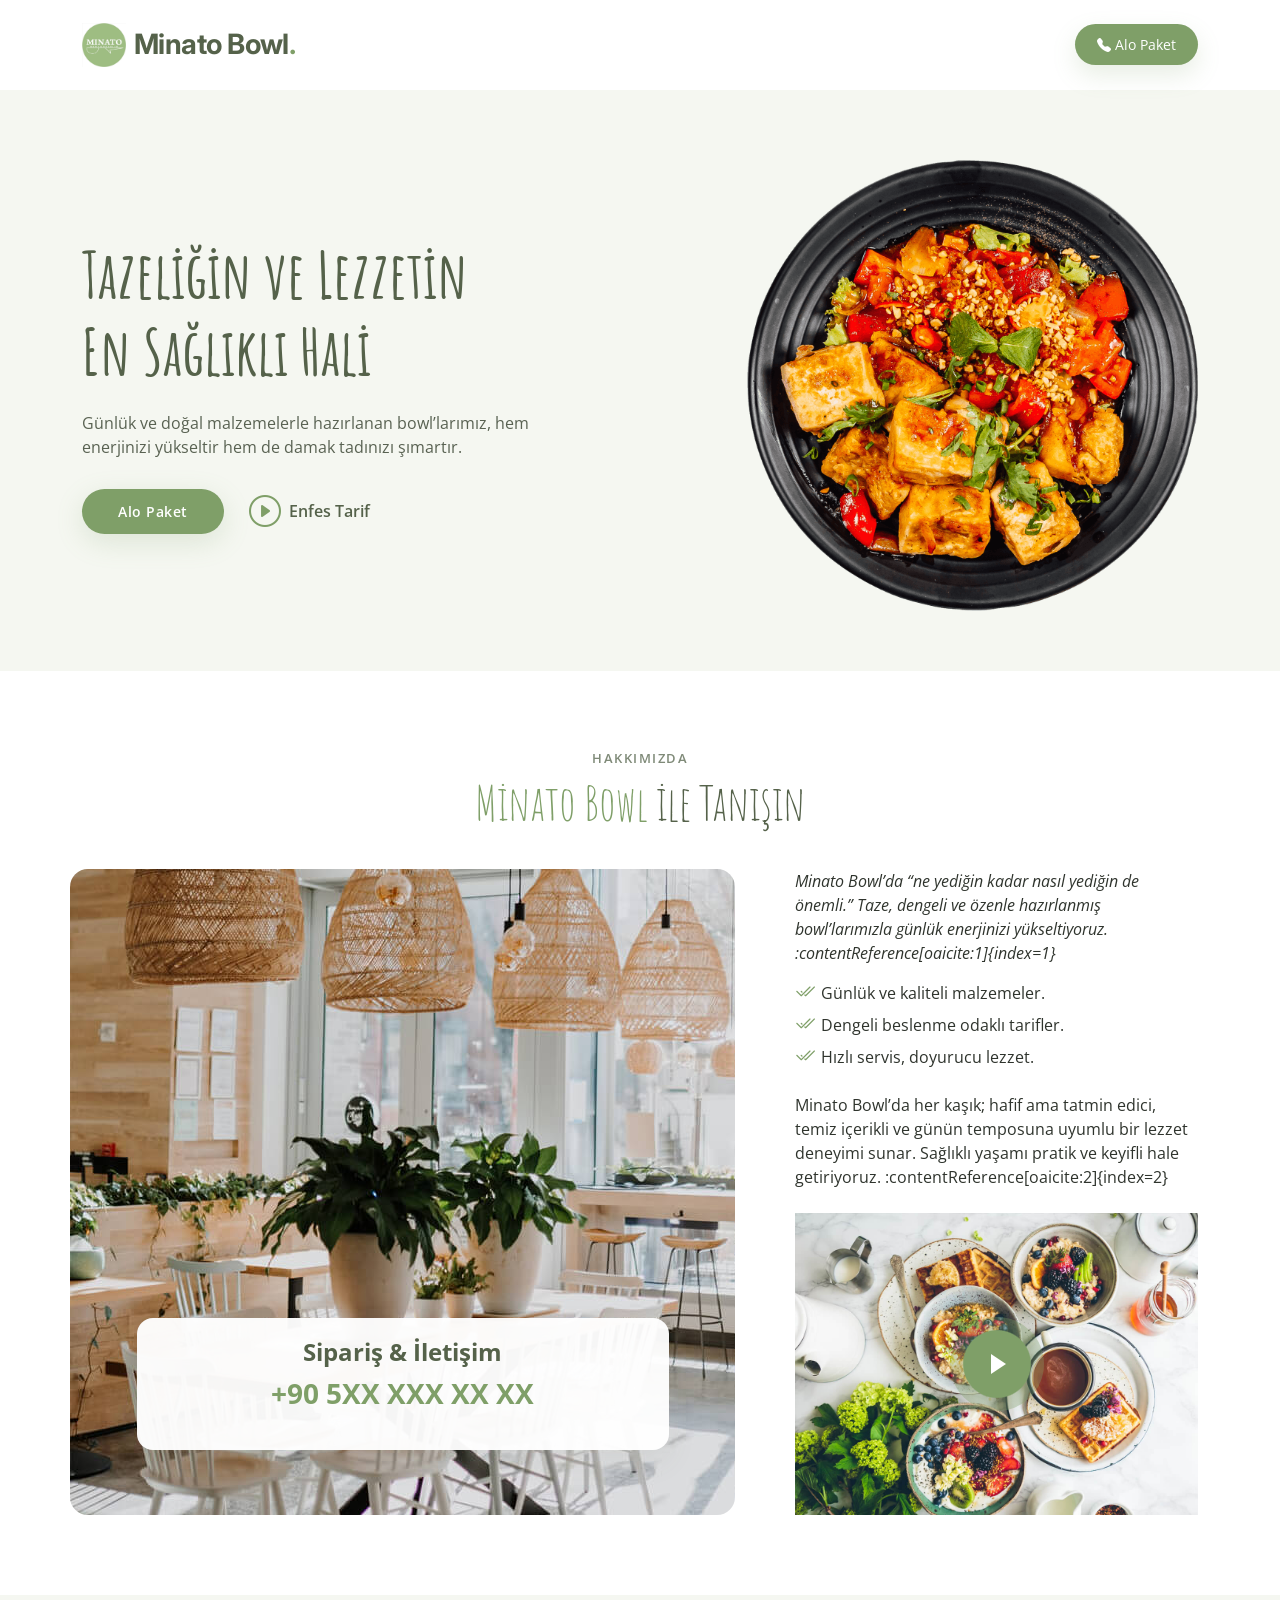
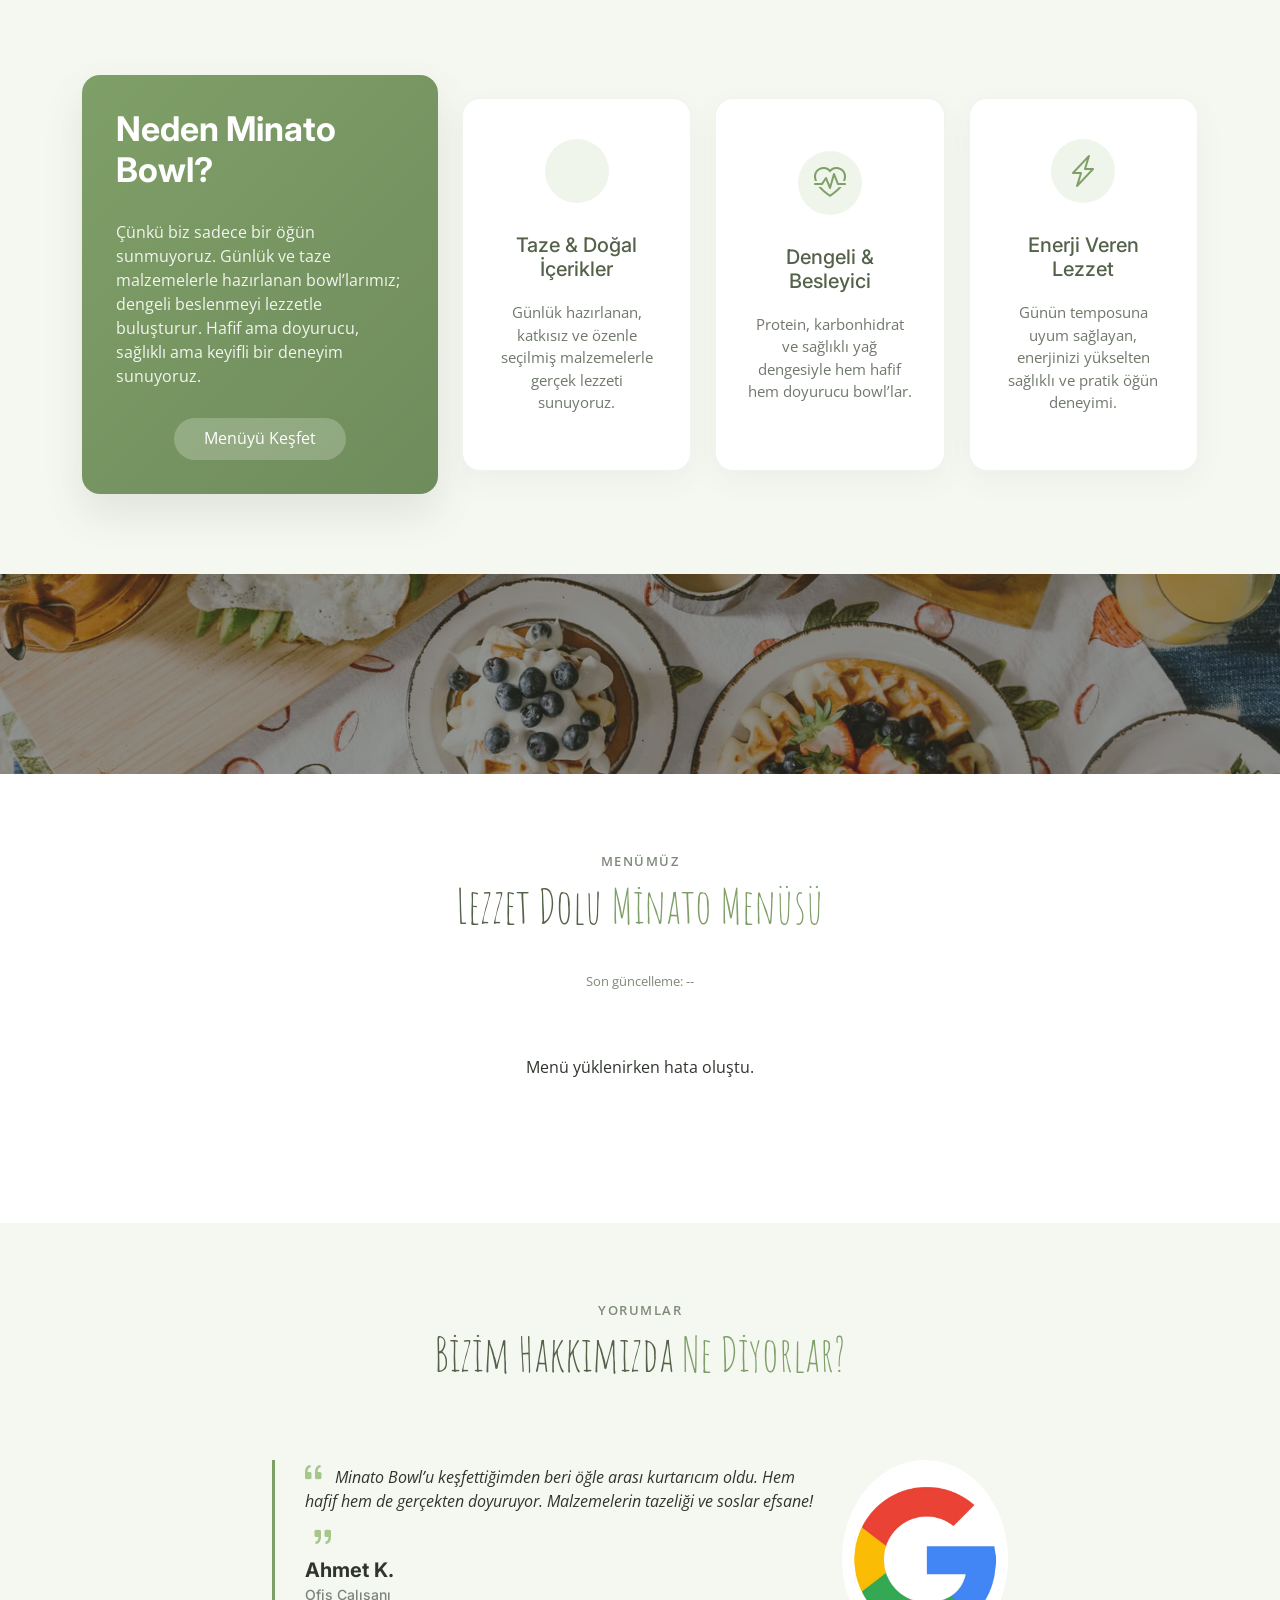
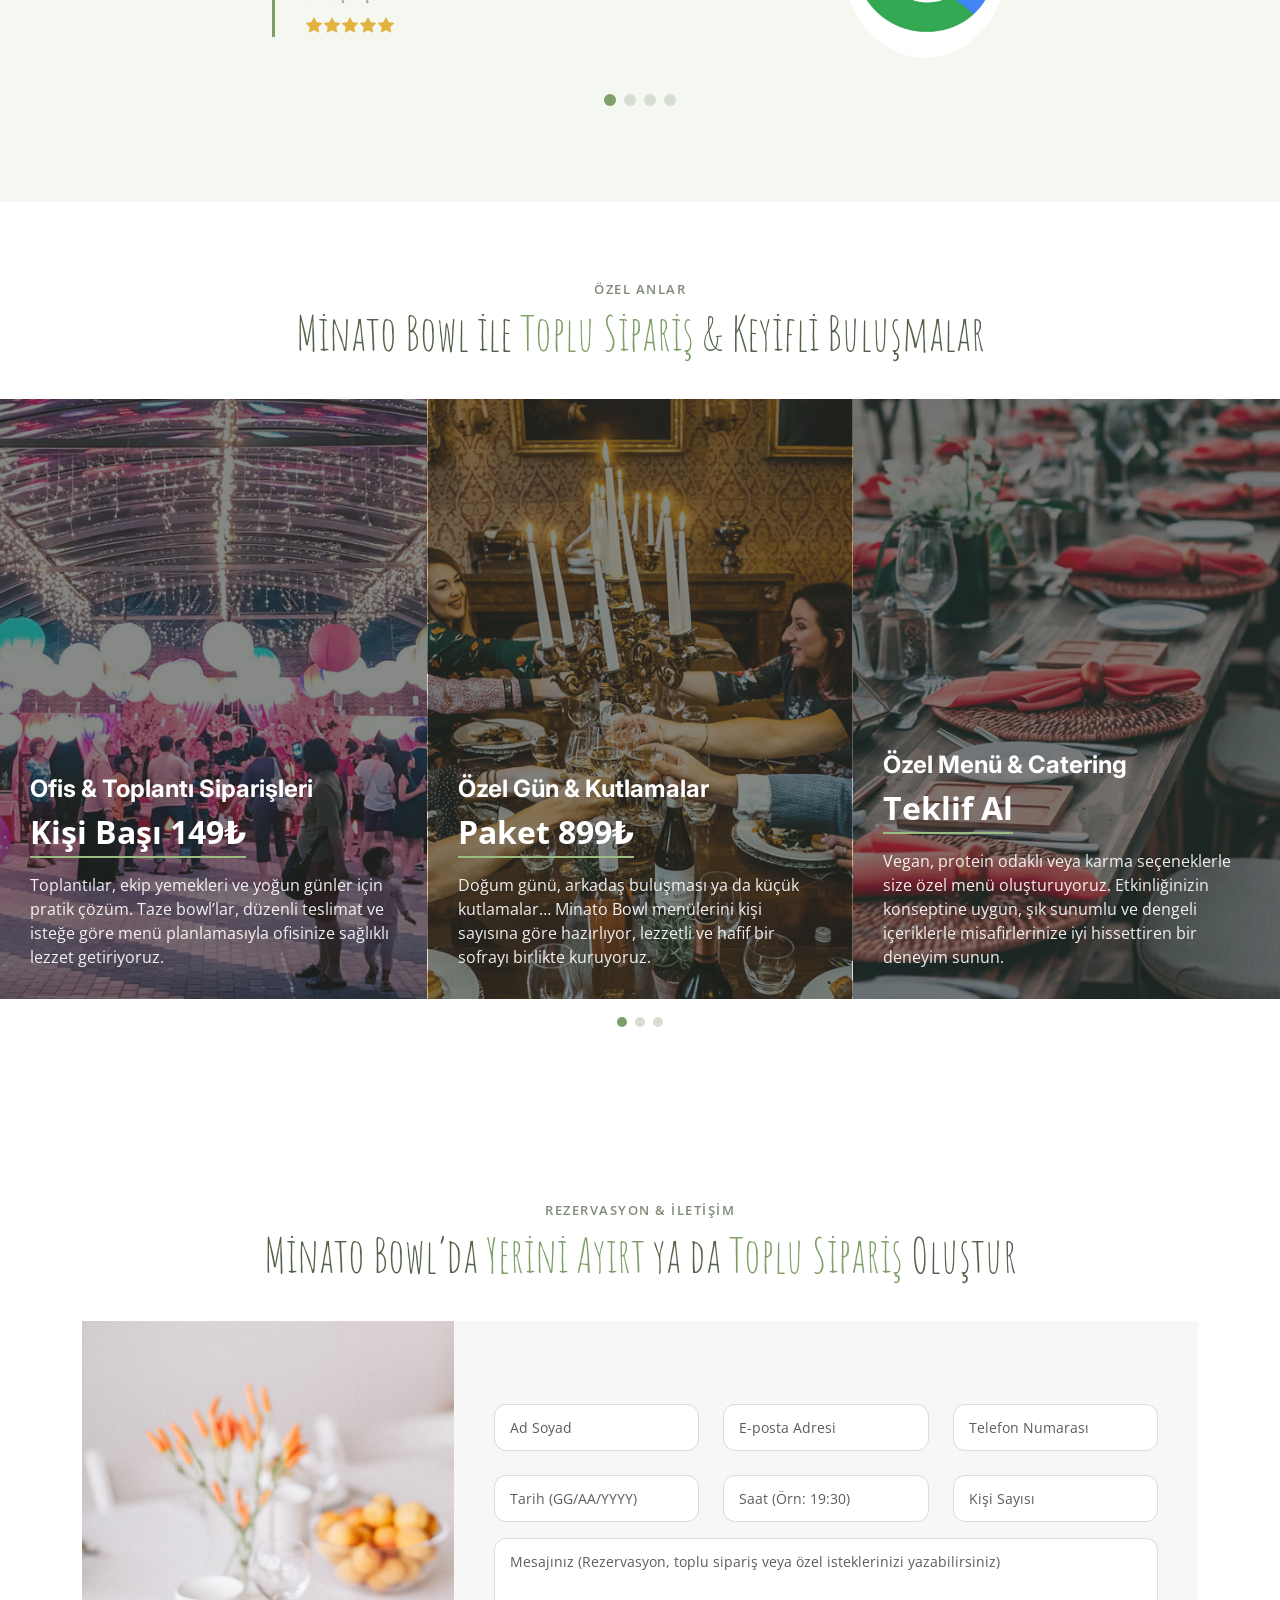
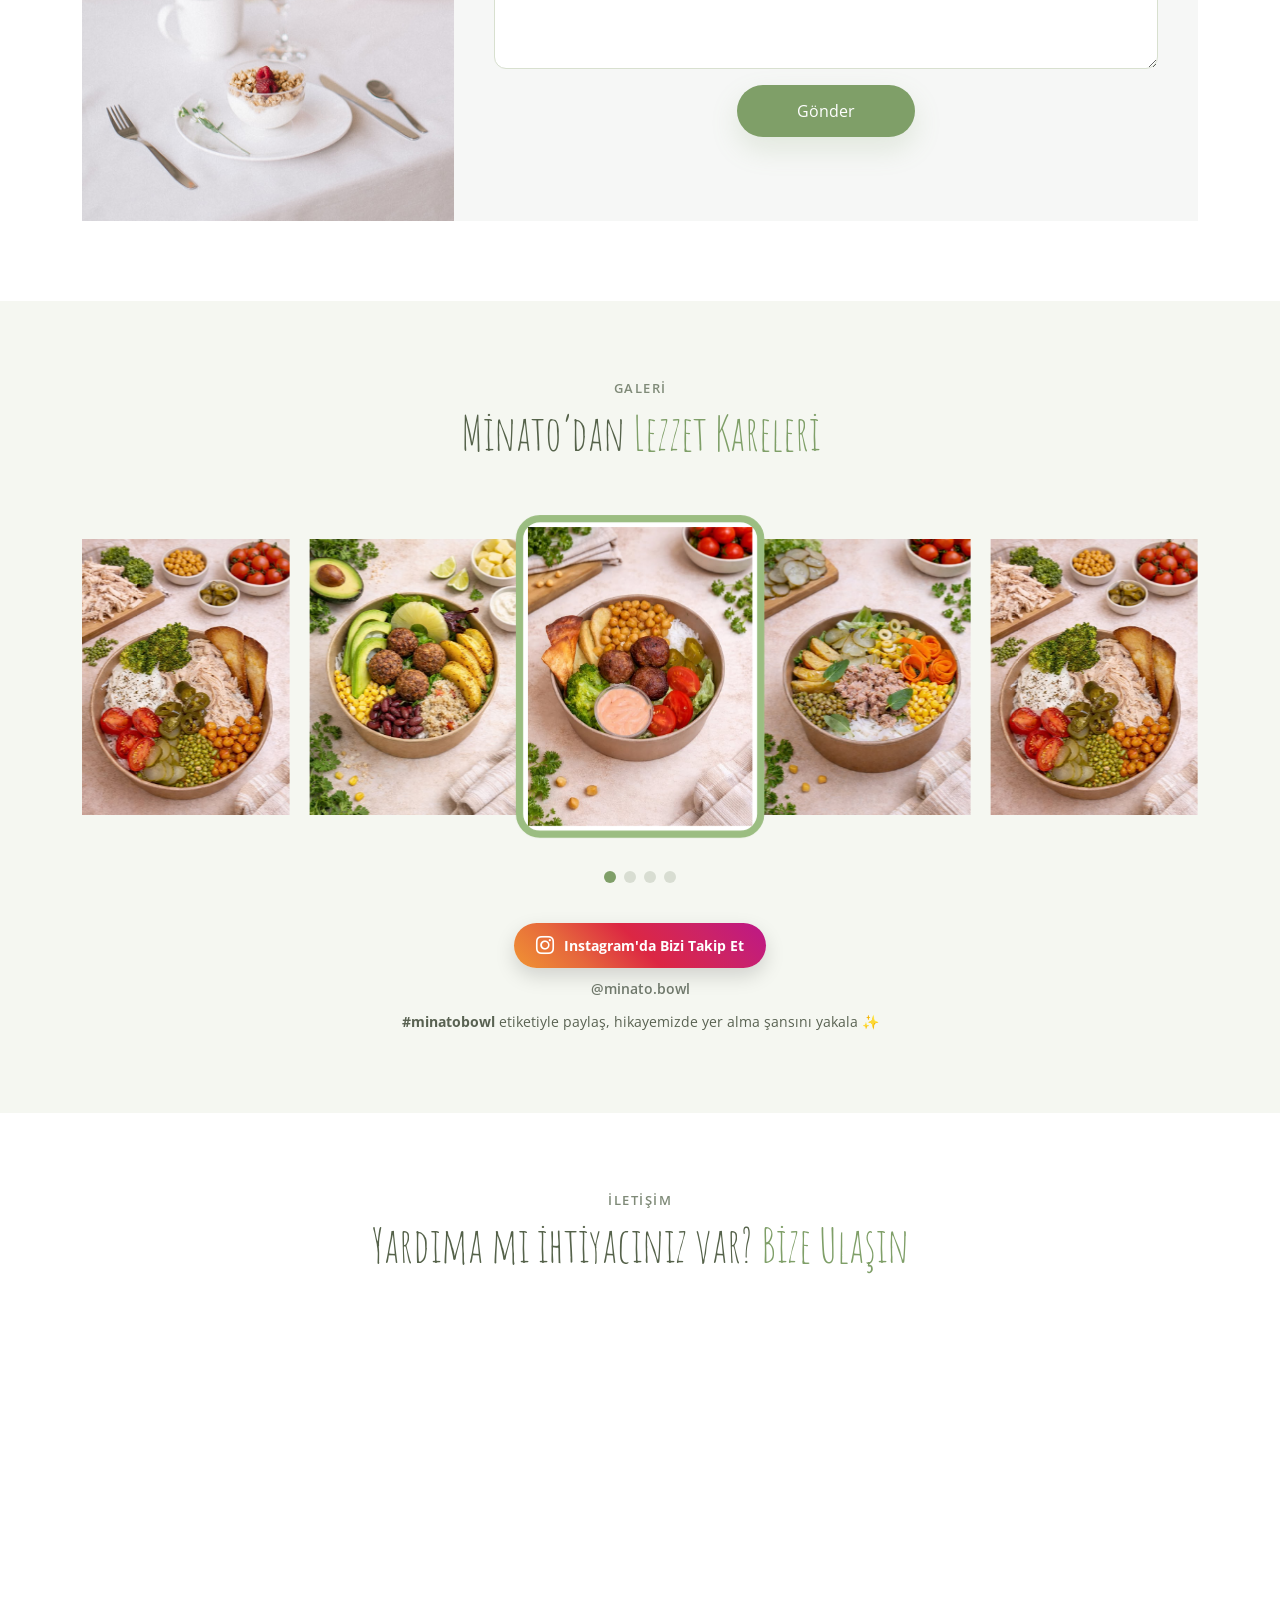
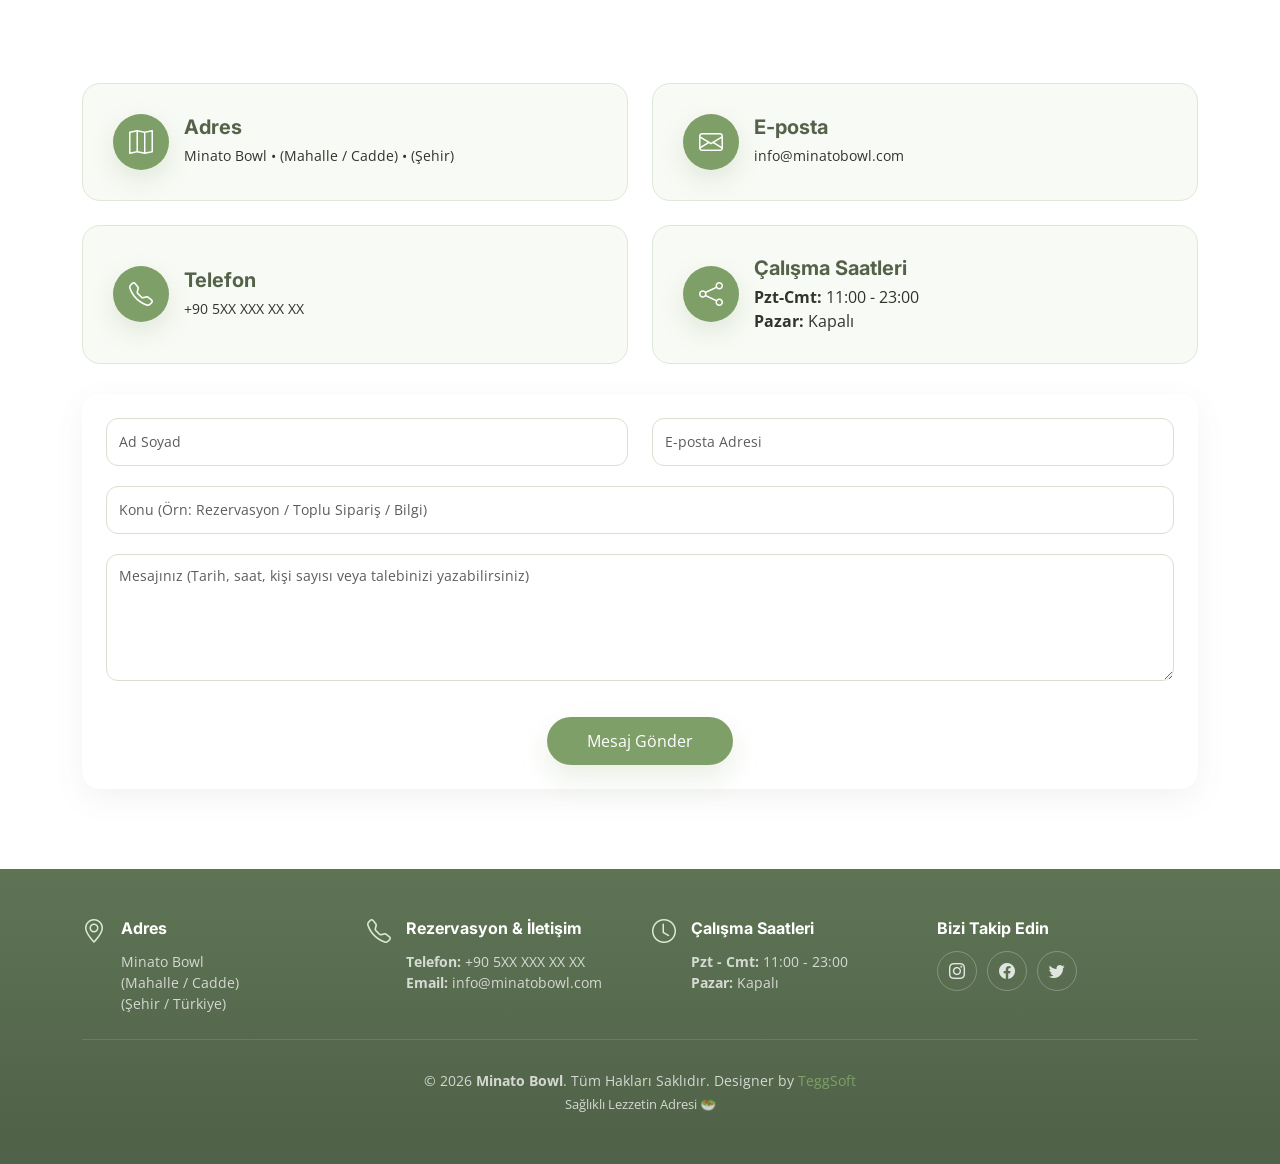
==== commit aa4d64d8: "eksikler tamamlandı" ====
--- a/index.html
+++ b/index.html
@@ -101,7 +101,10 @@
         </nav>
         <!-- .navbar -->
 
-        <a class="btn-book-a-table" href="#book-a-table">Alo Paket</a>
+        <a class="btn-book-a-table" href="#book-a-table">
+          <i class="bi bi-telephone-fill"></i>
+          <span>Alo Paket</span>
+        </a>
         <i class="mobile-nav-toggle mobile-nav-show bi bi-list"></i>
         <i class="mobile-nav-toggle mobile-nav-hide d-none bi bi-x"></i>
       </div>
@@ -419,7 +422,7 @@
                     </div>
                     <div class="col-lg-2 text-center">
                       <img
-                        src="assets/img/testimonials/testimonials-1.jpg"
+                        src="assets/img/testimonials/testimonial.png"
                         class="img-fluid testimonial-img"
                         alt="Minato Bowl Müşteri Yorumu 1"
                       />
@@ -454,7 +457,7 @@
                     </div>
                     <div class="col-lg-2 text-center">
                       <img
-                        src="assets/img/testimonials/testimonials-2.jpg"
+                        src="assets/img/testimonials/testimonial.png"
                         class="img-fluid testimonial-img"
                         alt="Minato Bowl Müşteri Yorumu 2"
                       />
@@ -490,7 +493,7 @@
                     </div>
                     <div class="col-lg-2 text-center">
                       <img
-                        src="assets/img/testimonials/testimonials-3.jpg"
+                        src="assets/img/testimonials/testimonial.png"
                         class="img-fluid testimonial-img"
                         alt="Minato Bowl Müşteri Yorumu 3"
                       />
@@ -525,7 +528,7 @@
                     </div>
                     <div class="col-lg-2 text-center">
                       <img
-                        src="assets/img/testimonials/testimonials-4.jpg"
+                        src="assets/img/testimonials/testimonial.png"
                         class="img-fluid testimonial-img"
                         alt="Minato Bowl Müşteri Yorumu 4"
                       />
--- a/assets/css/main.css
+++ b/assets/css/main.css
@@ -473,13 +473,38 @@
     position: fixed;
     top: 0;
     right: -100%;
+    bottom: 0;
     width: 100%;
-    max-width: 400px;
-    border-left: 1px solid var(--color-border);
-    bottom: 0;
+    max-width: none;
+    height: 100vh;
+    border-left: none;
     transition: 0.3s;
     z-index: 9997;
   }
+
+  .navbar ul {
+    position: absolute;
+    inset: 0;
+    padding: 70px 0 20px 0;
+    margin: 0;
+    background: rgba(255, 255, 255, 0.97);
+    overflow-y: auto;
+    transition: 0.3s;
+    z-index: 9998;
+  }
+
+  .mobile-nav-active .navbar {
+    right: 0;
+  }
+
+  .mobile-nav-active .navbar:before {
+    content: "";
+    position: fixed;
+    inset: 0;
+    background: rgba(47, 52, 45, 0.18);
+    z-index: 9996;
+  }
+}
 
   .navbar ul {
     position: absolute;
@@ -578,7 +603,6 @@
     background: rgba(47, 52, 45, 0.18);
     z-index: 9996;
   }
-}
 
 /*--------------------------------------------------------------
 # About Section
@@ -1838,4 +1862,37 @@
   .instagram-campaign p {
     font-size: 13px;
   }
+}
+
+@media (max-width: 767px) {
+
+  .btn-book-a-table,
+  .header .btn-book-a-table {
+    display: inline-flex;
+    align-items: center;
+    justify-content: center;
+    height: 42px;
+    padding: 0 16px;
+    border-radius: 999px;
+    background: #90a96b;
+    color: #fff;
+    font-size: 13px;
+    font-weight: 700;
+    text-decoration: none;
+    white-space: nowrap;
+    border: 1px solid rgba(255, 255, 255, 0.18);
+    box-shadow: 0 4px 14px rgba(0, 0, 0, 0.08);
+    margin: 0 10px 0 auto;
+  }
+}
+
+@media (max-width: 767px) {
+  .btn-book-a-table {
+    gap: 8px;
+  }
+
+  .btn-book-a-table i {
+    font-size: 15px;
+    line-height: 1;
+  }
 }
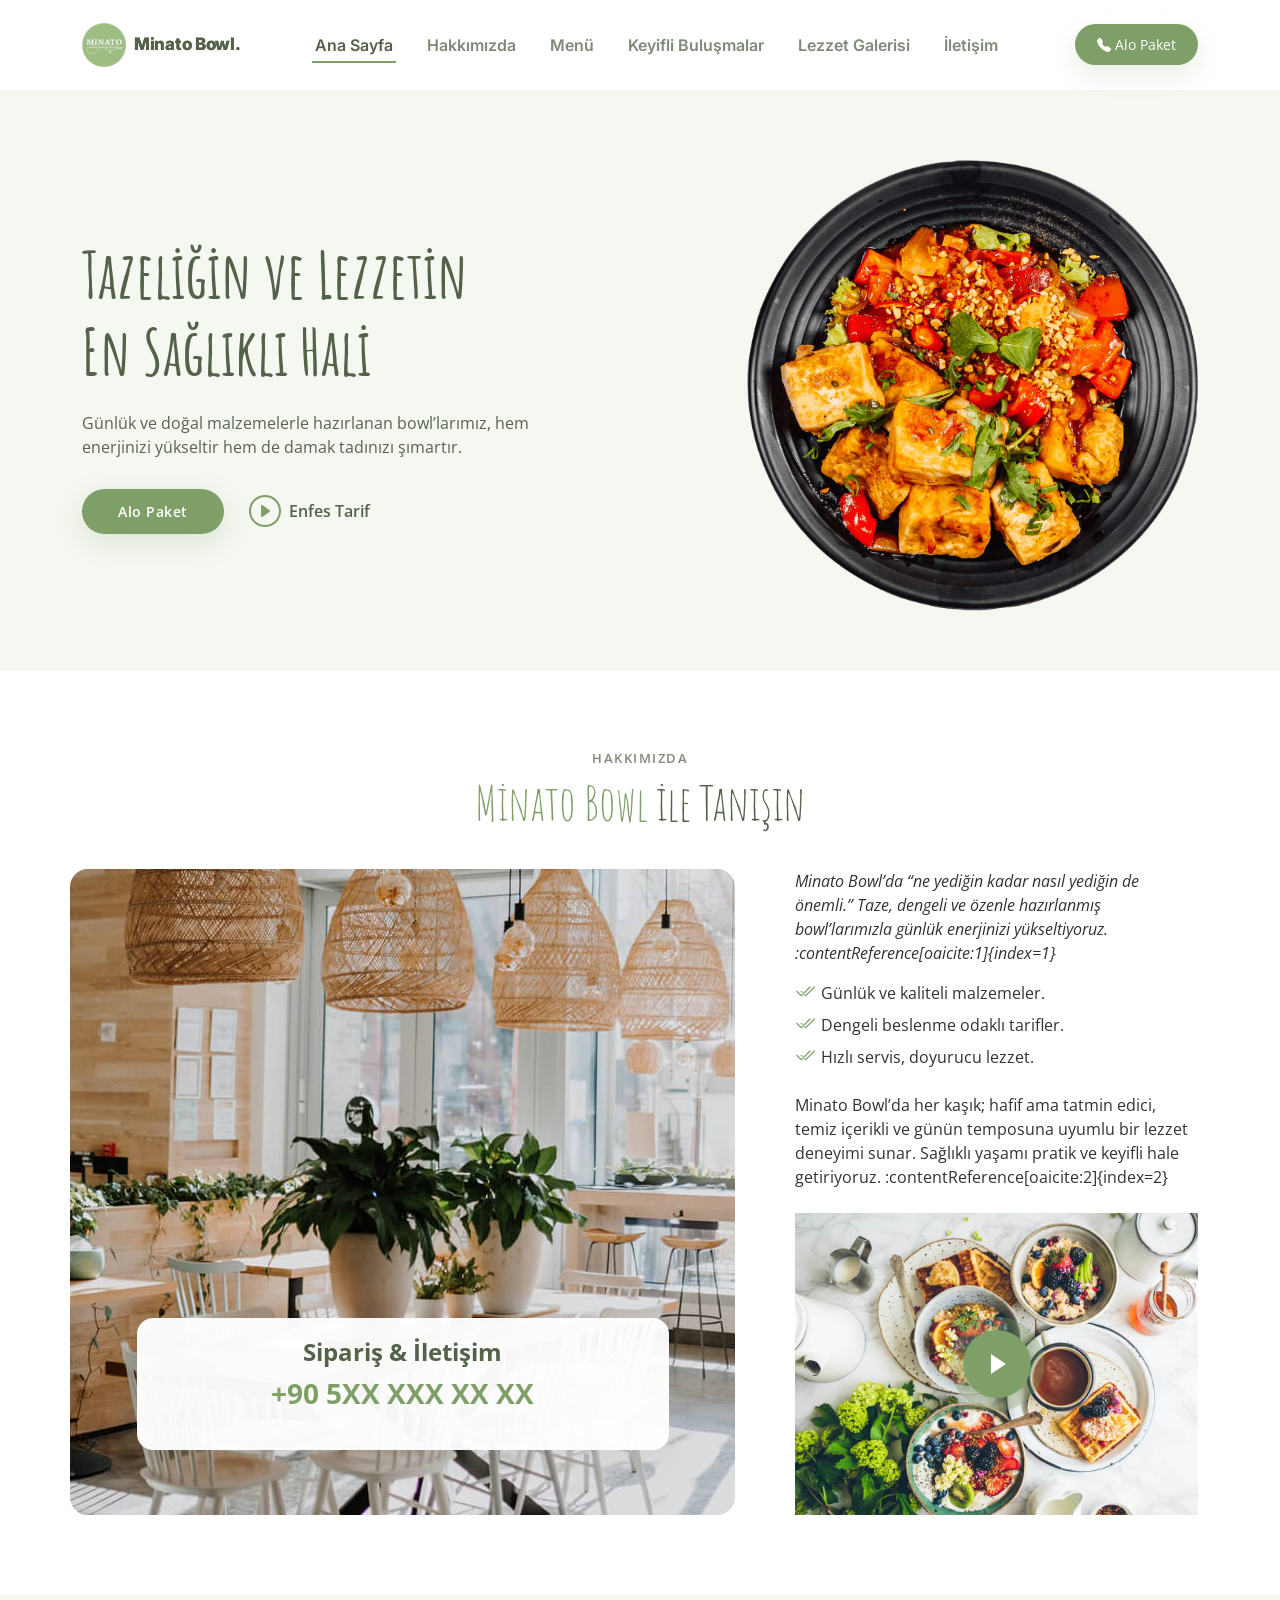
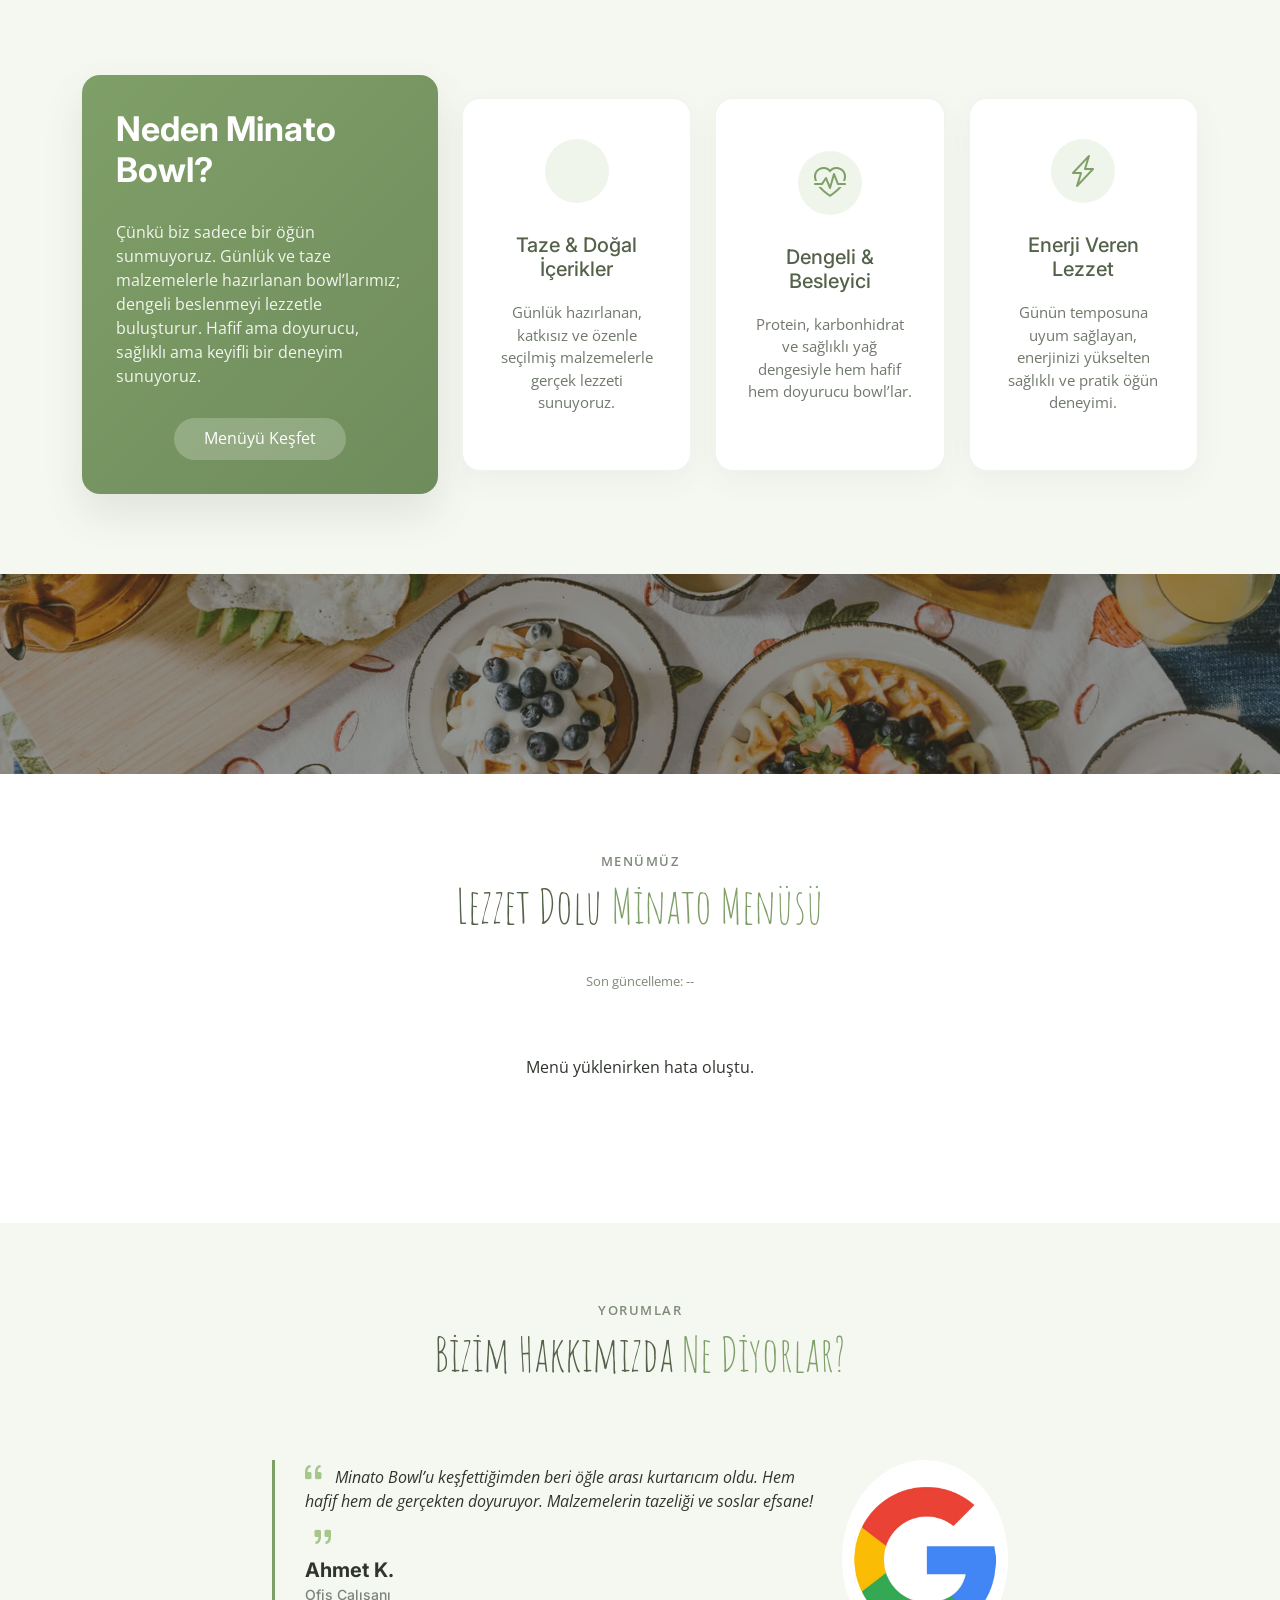
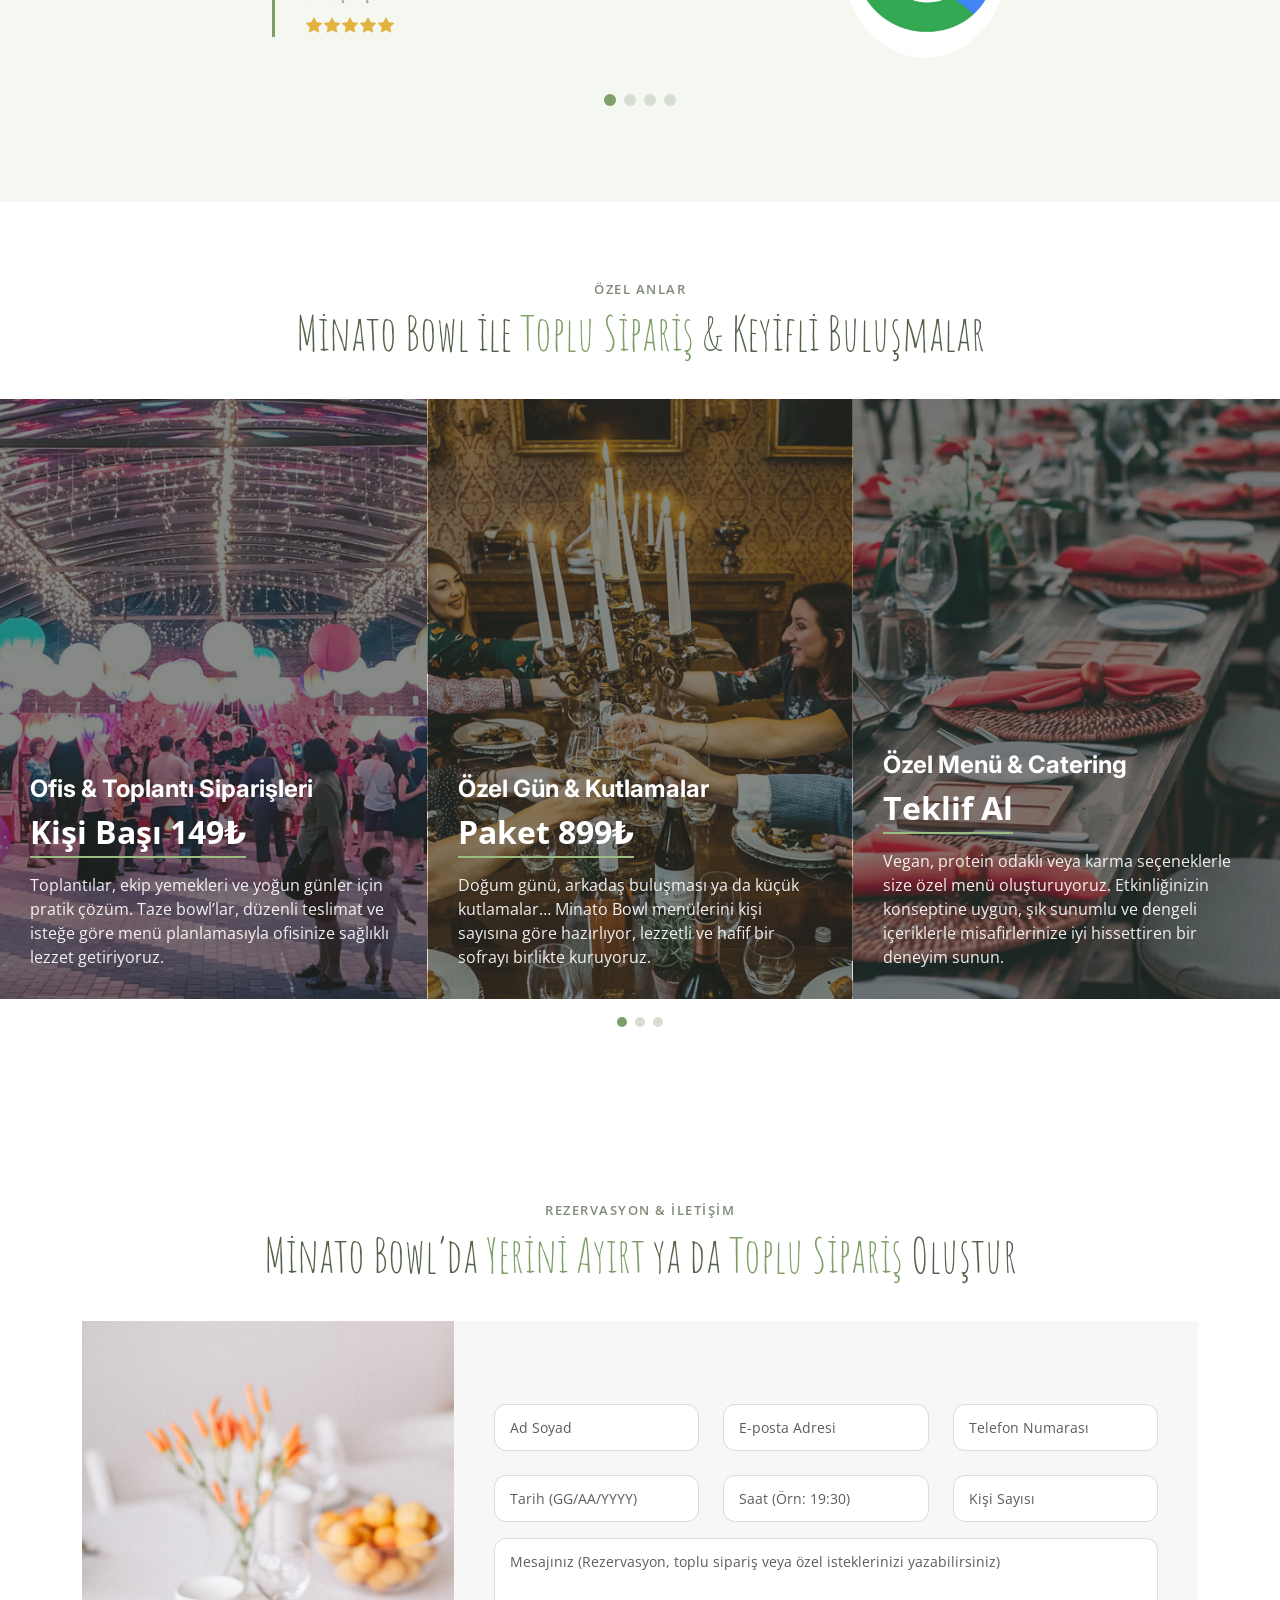
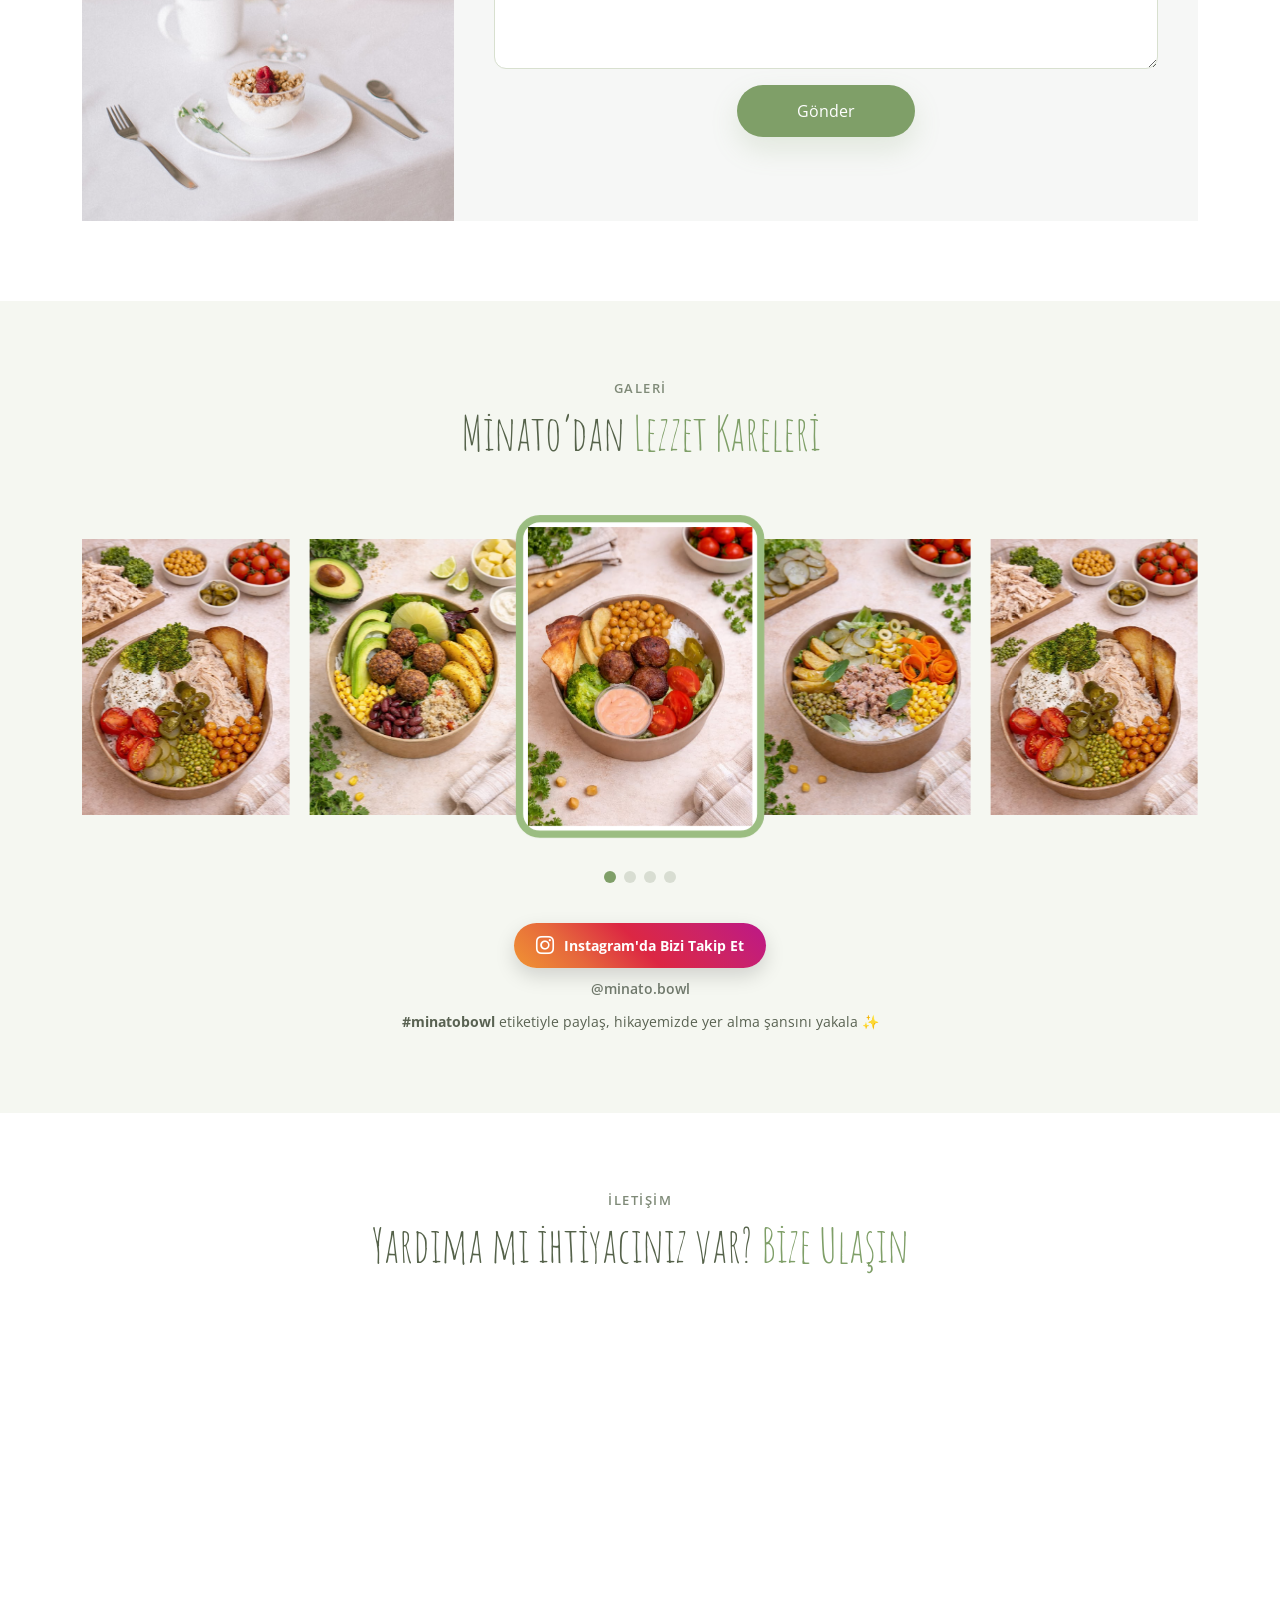
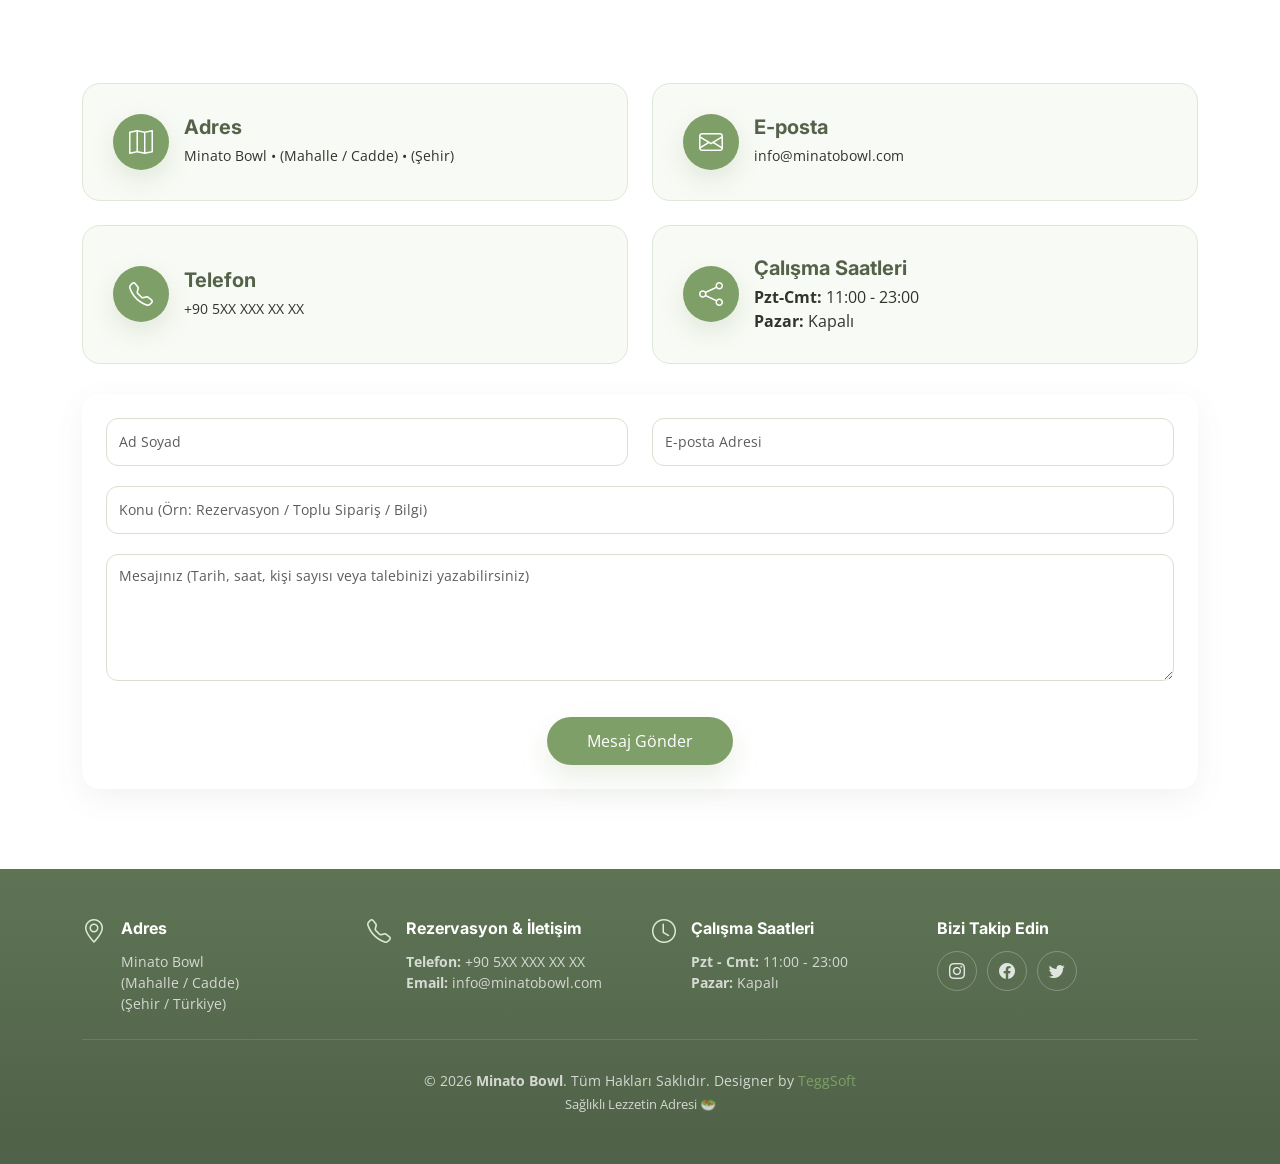
==== commit 7d2c6d36: "eksikler tamamlandı" ====
--- a/index.html
+++ b/index.html
@@ -59,9 +59,11 @@
           href="index.html"
           class="logo d-flex align-items-center me-auto me-lg-0"
         >
-          <!-- Uncomment the line below if you also wish to use an image logo -->
-          <img src="assets/img/minato_bowl_logo.jpg" alt="" />
-          <h1>Minato Bowl<span>.</span></h1>
+          <img src="assets/img/minato_bowl_logo.jpg" alt="Minato Bowl" />
+          <div class="brand-text">
+            <span class="brand-line">Minato Bowl.</span>
+            <!-- <span class="brand-line">Bowl.</span> -->
+          </div>
         </a>
 
         <nav id="navbar" class="navbar">
@@ -101,7 +103,11 @@
         </nav>
         <!-- .navbar -->
 
-        <a class="btn-book-a-table" href="#book-a-table">
+        <a
+          class="btn-book-a-table"
+          href="https://wa.me/905533158324"
+          target="_blank"
+        >
           <i class="bi bi-telephone-fill"></i>
           <span>Alo Paket</span>
         </a>
--- a/assets/css/main.css
+++ b/assets/css/main.css
@@ -487,30 +487,7 @@
     inset: 0;
     padding: 70px 0 20px 0;
     margin: 0;
-    background: rgba(255, 255, 255, 0.97);
-    overflow-y: auto;
-    transition: 0.3s;
-    z-index: 9998;
-  }
-
-  .mobile-nav-active .navbar {
-    right: 0;
-  }
-
-  .mobile-nav-active .navbar:before {
-    content: "";
-    position: fixed;
-    inset: 0;
-    background: rgba(47, 52, 45, 0.18);
-    z-index: 9996;
-  }
-}
-
-  .navbar ul {
-    position: absolute;
-    inset: 0;
-    padding: 50px 0 10px 0;
-    margin: 0;
+    list-style: none;
     background: rgba(255, 255, 255, 0.97);
     overflow-y: auto;
     transition: 0.3s;
@@ -603,7 +580,7 @@
     background: rgba(47, 52, 45, 0.18);
     z-index: 9996;
   }
-
+}
 /*--------------------------------------------------------------
 # About Section
 --------------------------------------------------------------*/
@@ -1895,4 +1872,83 @@
     font-size: 15px;
     line-height: 1;
   }
-}+}
+
+@media (max-width: 767px) {
+  #header,
+  .header {
+    height: 76px;
+    min-height: 76px;
+    padding: 0 14px;
+    background: rgba(255, 255, 255, 0.96);
+    box-shadow: 0 2px 14px rgba(0, 0, 0, 0.05);
+  }
+
+  .header .logo {
+    gap: 10px;
+    max-width: 150px;
+    text-decoration: none;
+  }
+
+  .header .logo img {
+    width: 42px;
+    height: 42px;
+    min-width: 42px;
+    object-fit: contain;
+    border-radius: 50%;
+  }
+
+  .header .logo h1 {
+    margin: 0;
+    font-size: 16px;
+    line-height: 1;
+    font-weight: 800;
+    letter-spacing: -0.4px;
+    color: var(--color-secondary);
+    white-space: nowrap;
+  }
+
+  .header .btn-book-a-table {
+    height: 40px;
+    padding: 0 14px;
+    font-size: 13px;
+    border-radius: 999px;
+    margin: 0 10px 0 auto;
+  }
+
+  .mobile-nav-show {
+    font-size: 28px;
+    margin: 0;
+  }
+}
+#header .logo .brand-text {
+  display: flex;
+  align-items: center;
+}
+
+#header .logo .brand-text .brand-line {
+  font-family: var(--font-secondary);
+  font-size: 17px;
+  line-height: 1;
+  font-weight: 800 !important;
+  letter-spacing: -0.3px;
+  color: var(--color-secondary);
+  display: inline-block;
+}
+
+#header .logo .brand-text {
+  display: flex;
+  align-items: center;
+}
+
+#header .logo .brand-text .brand-line {
+  font-family: var(--font-secondary);
+  font-size: 17px;
+  line-height: 1;
+  font-weight: 800 !important;
+  letter-spacing: -0.3px;
+  color: var(--color-secondary);
+  display: inline-block;
+  text-shadow: 0 0 0.3px currentColor;
+}
+
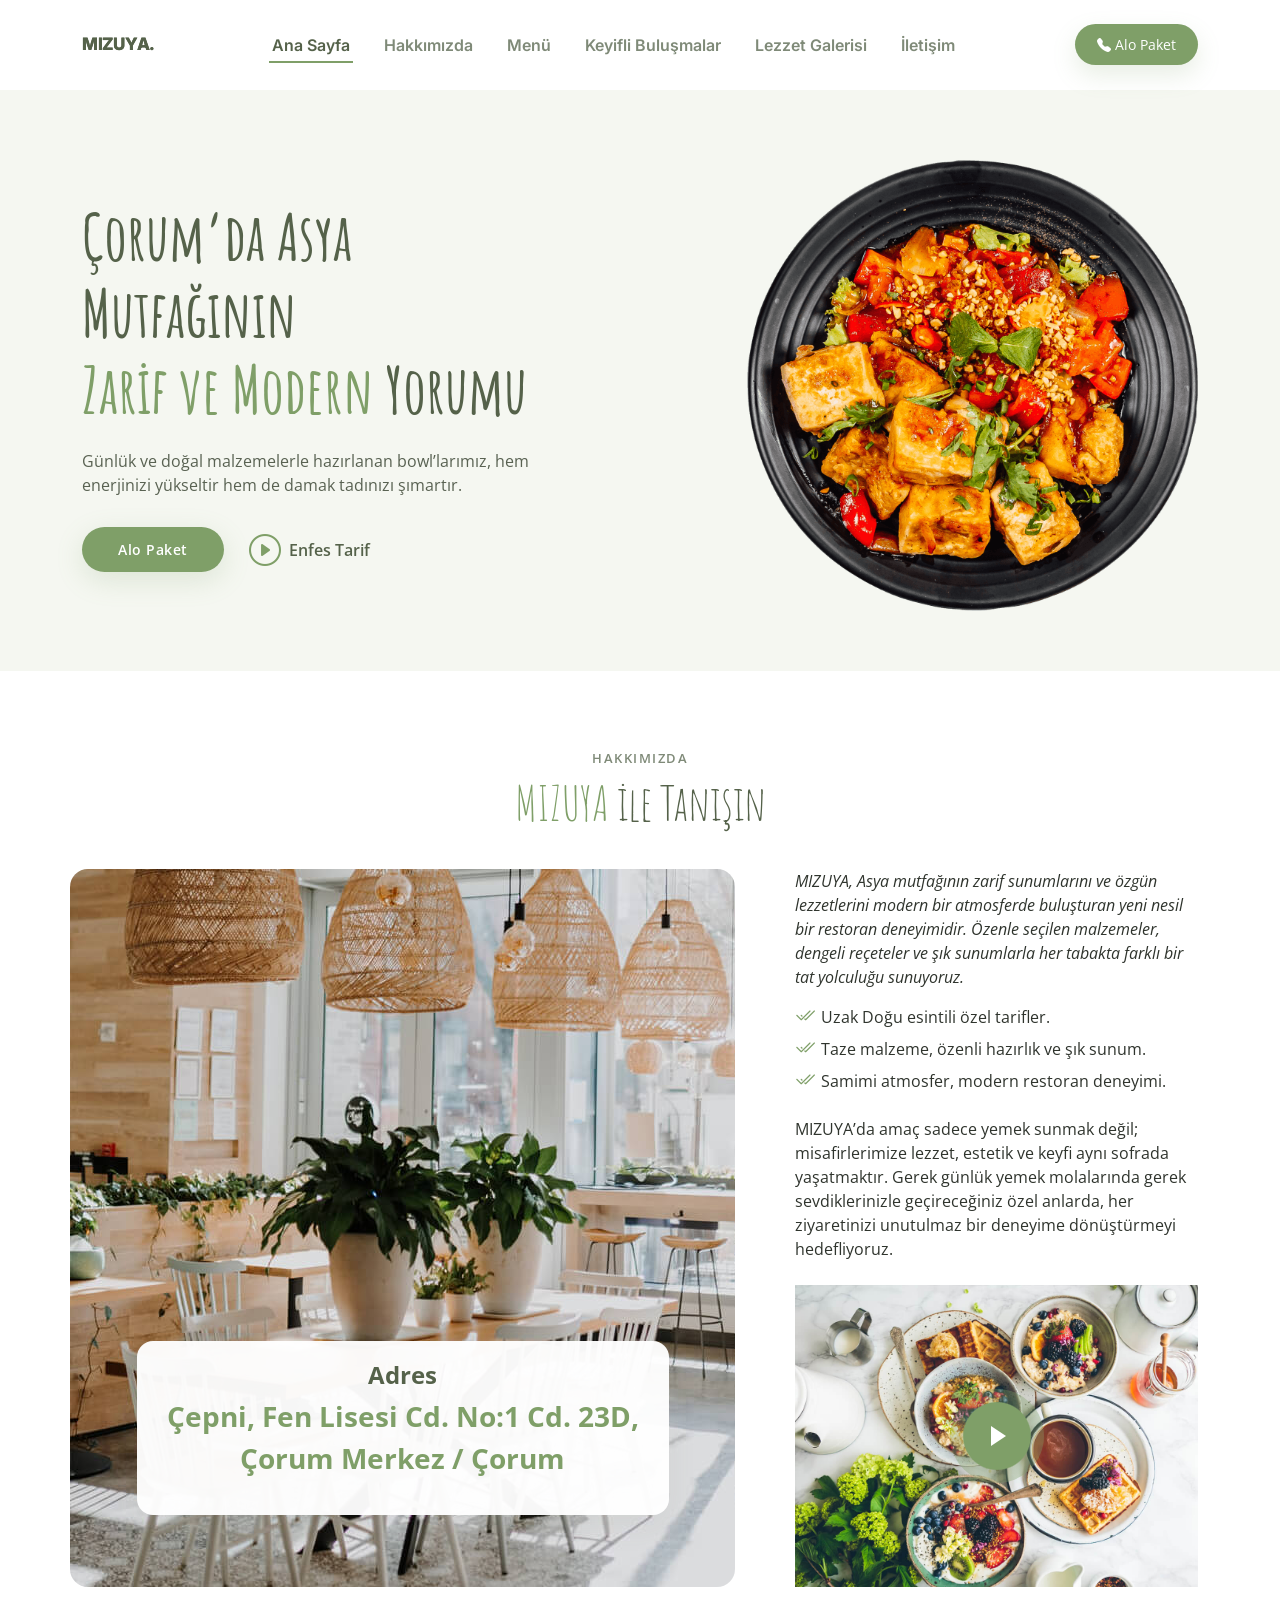
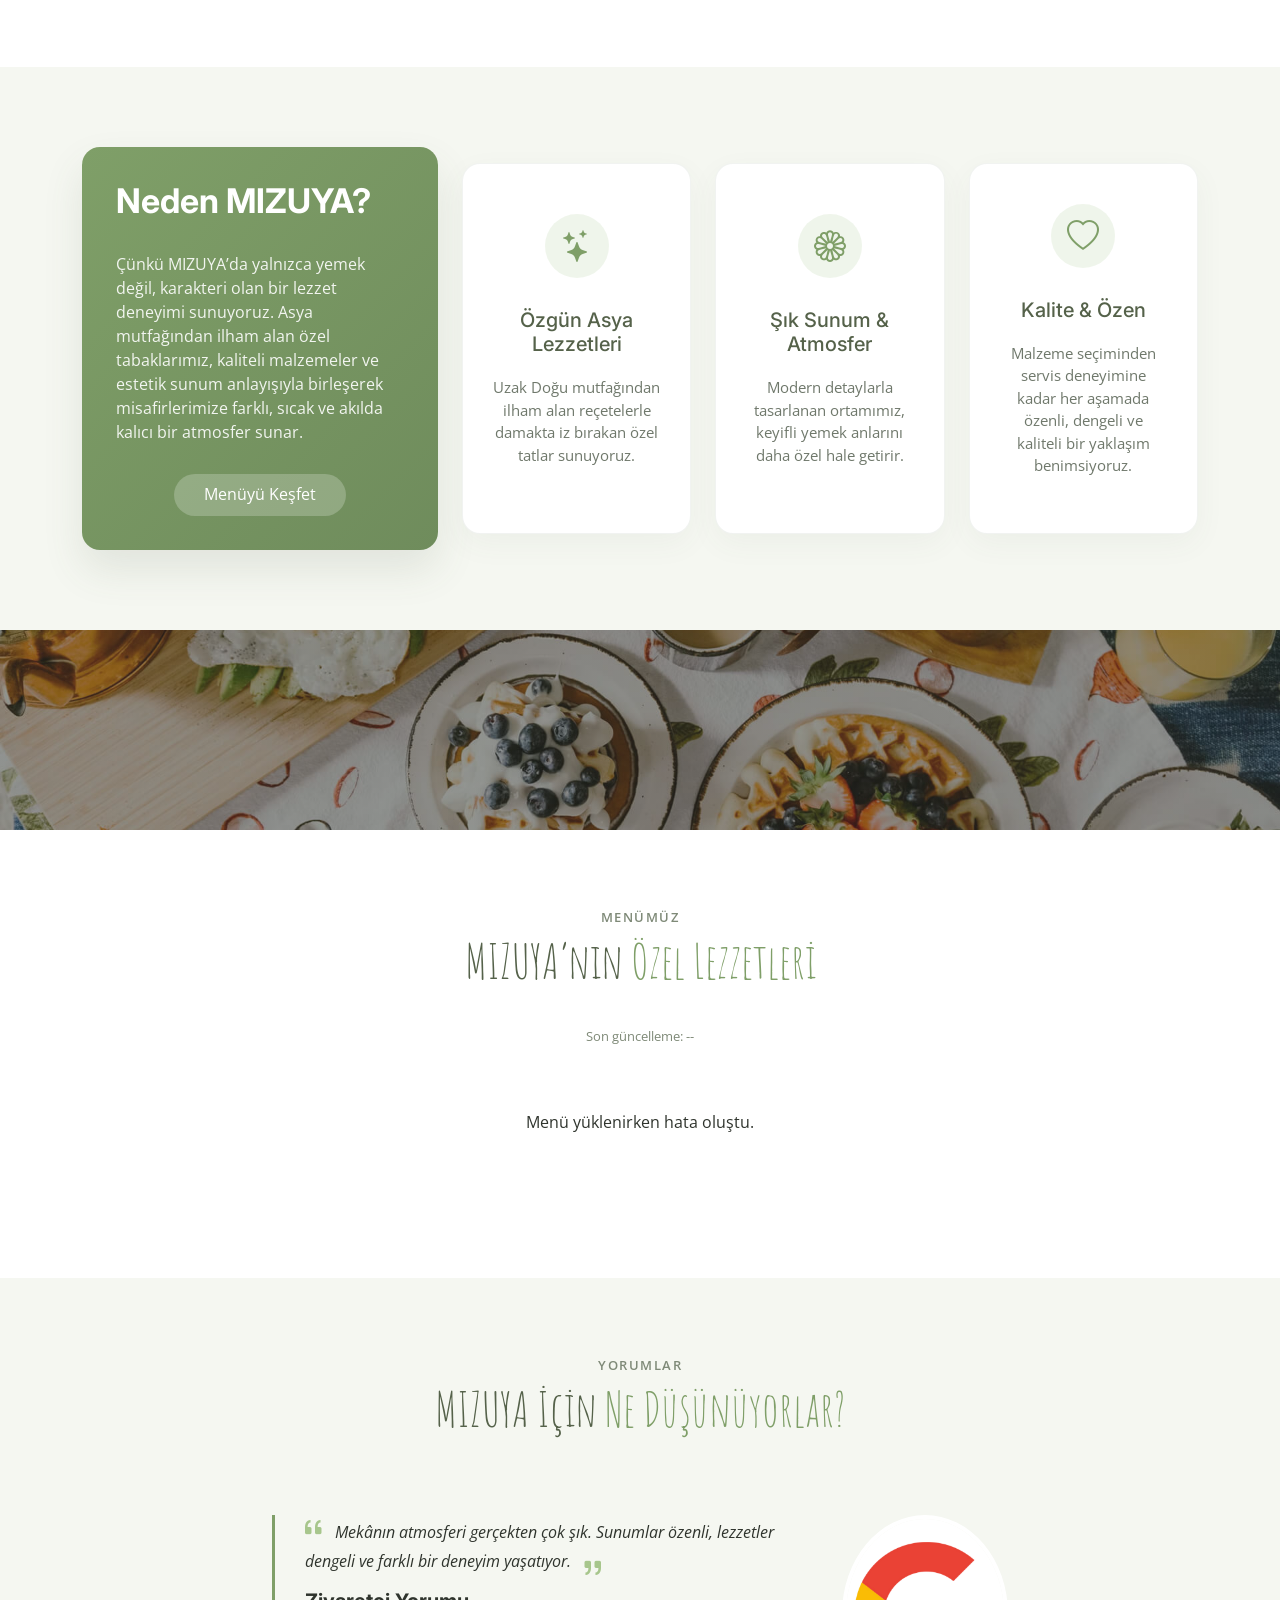
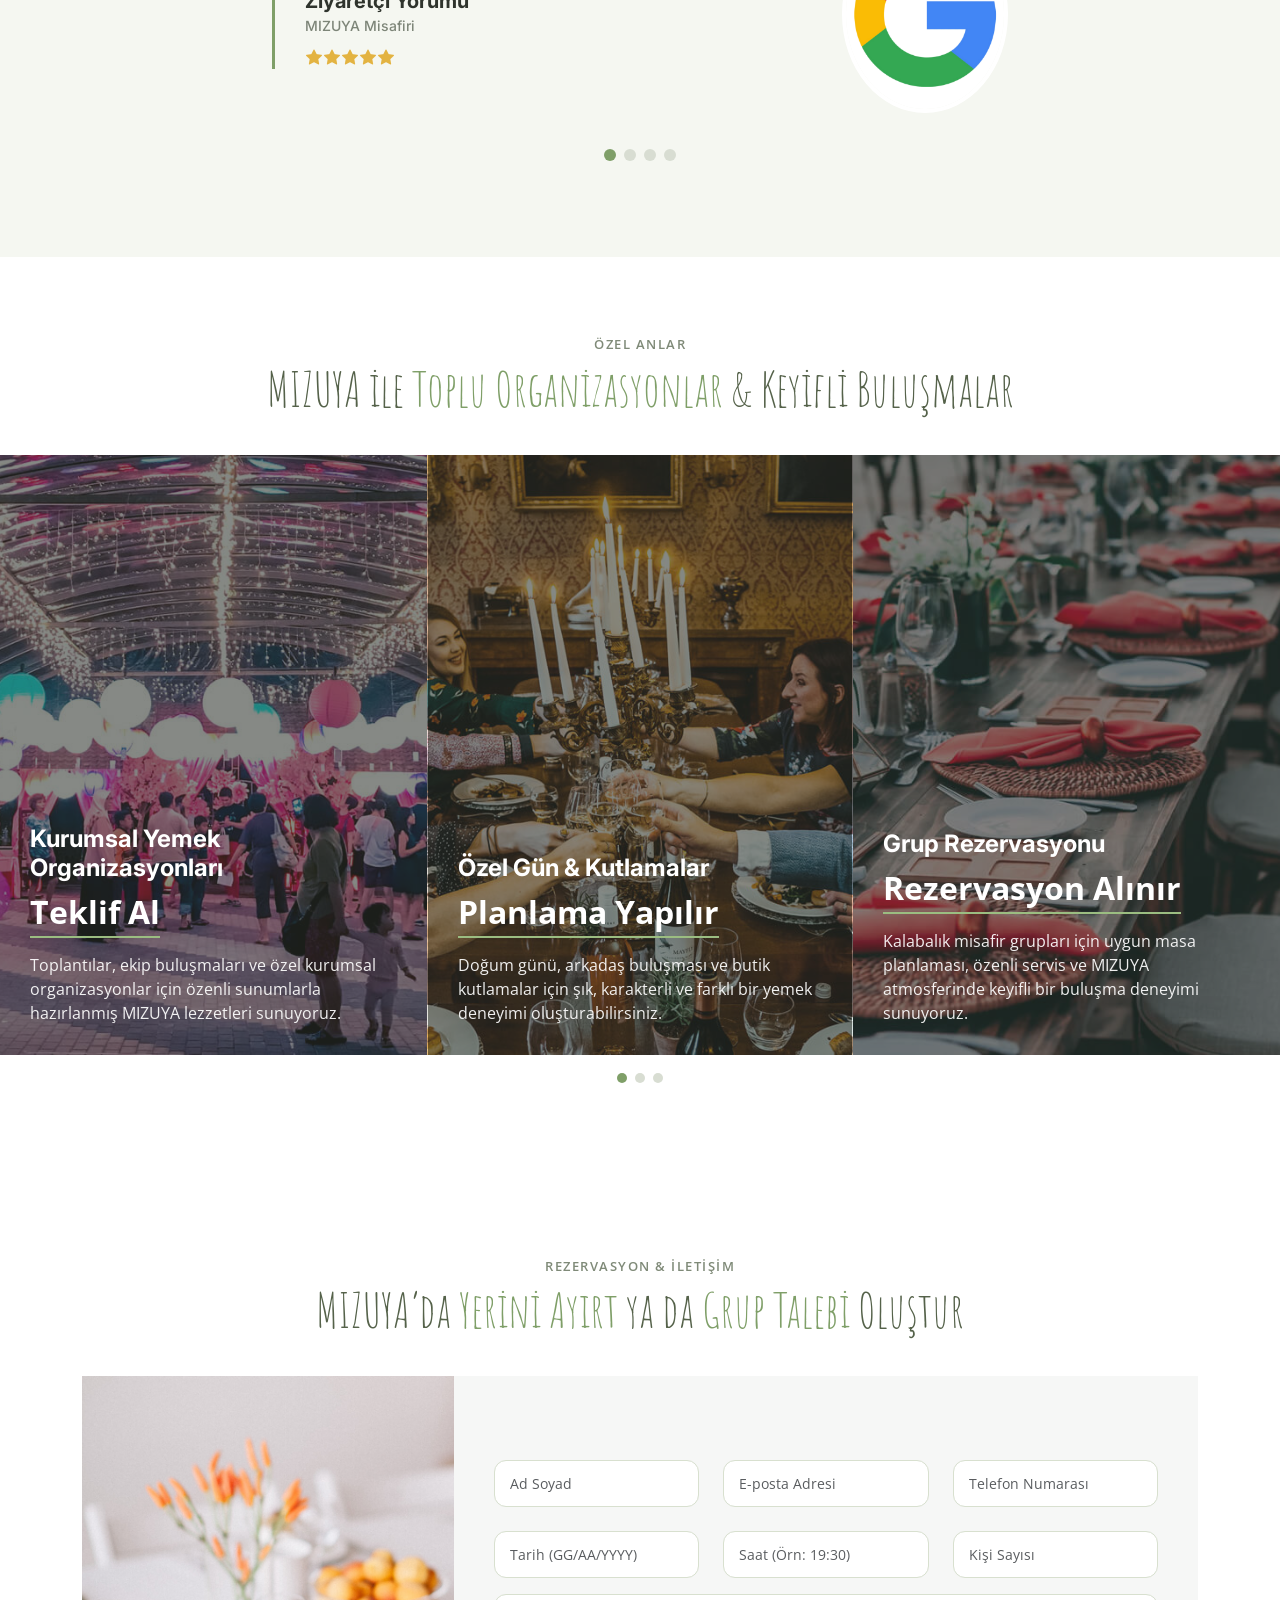
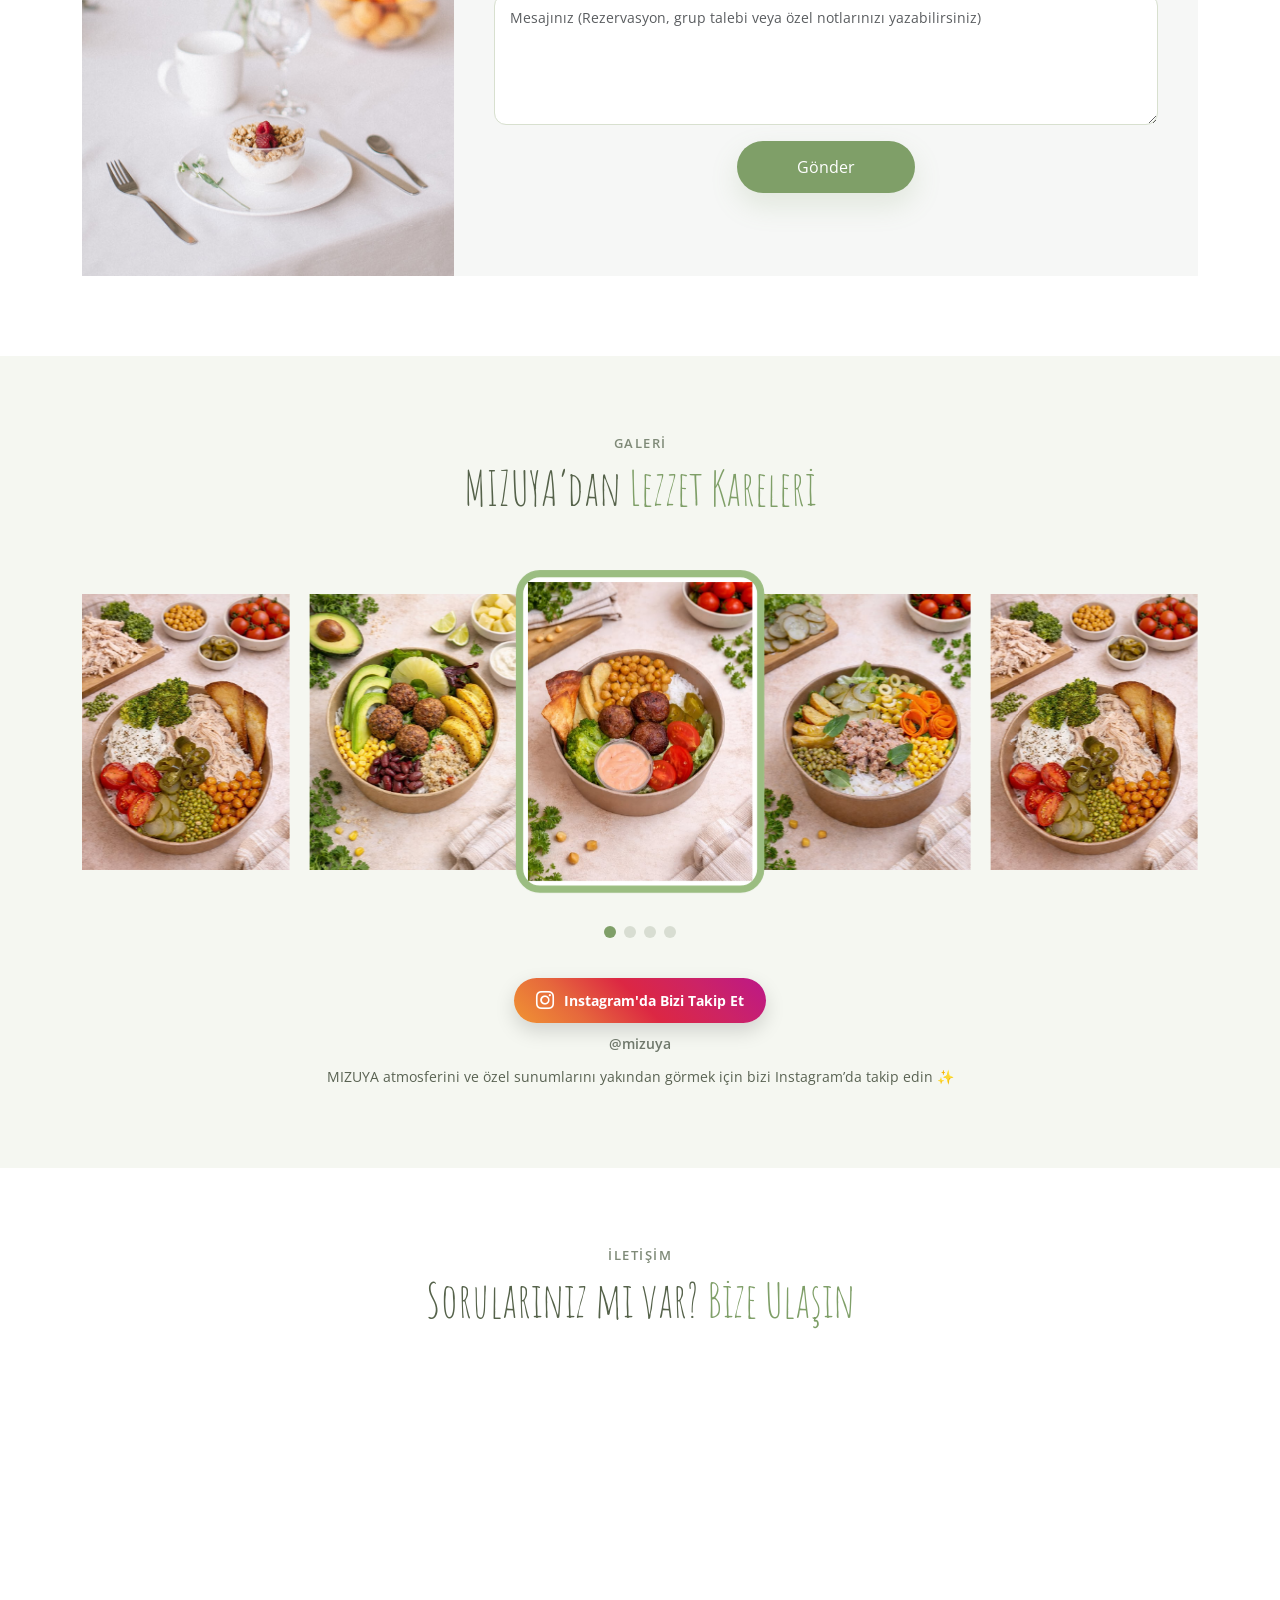
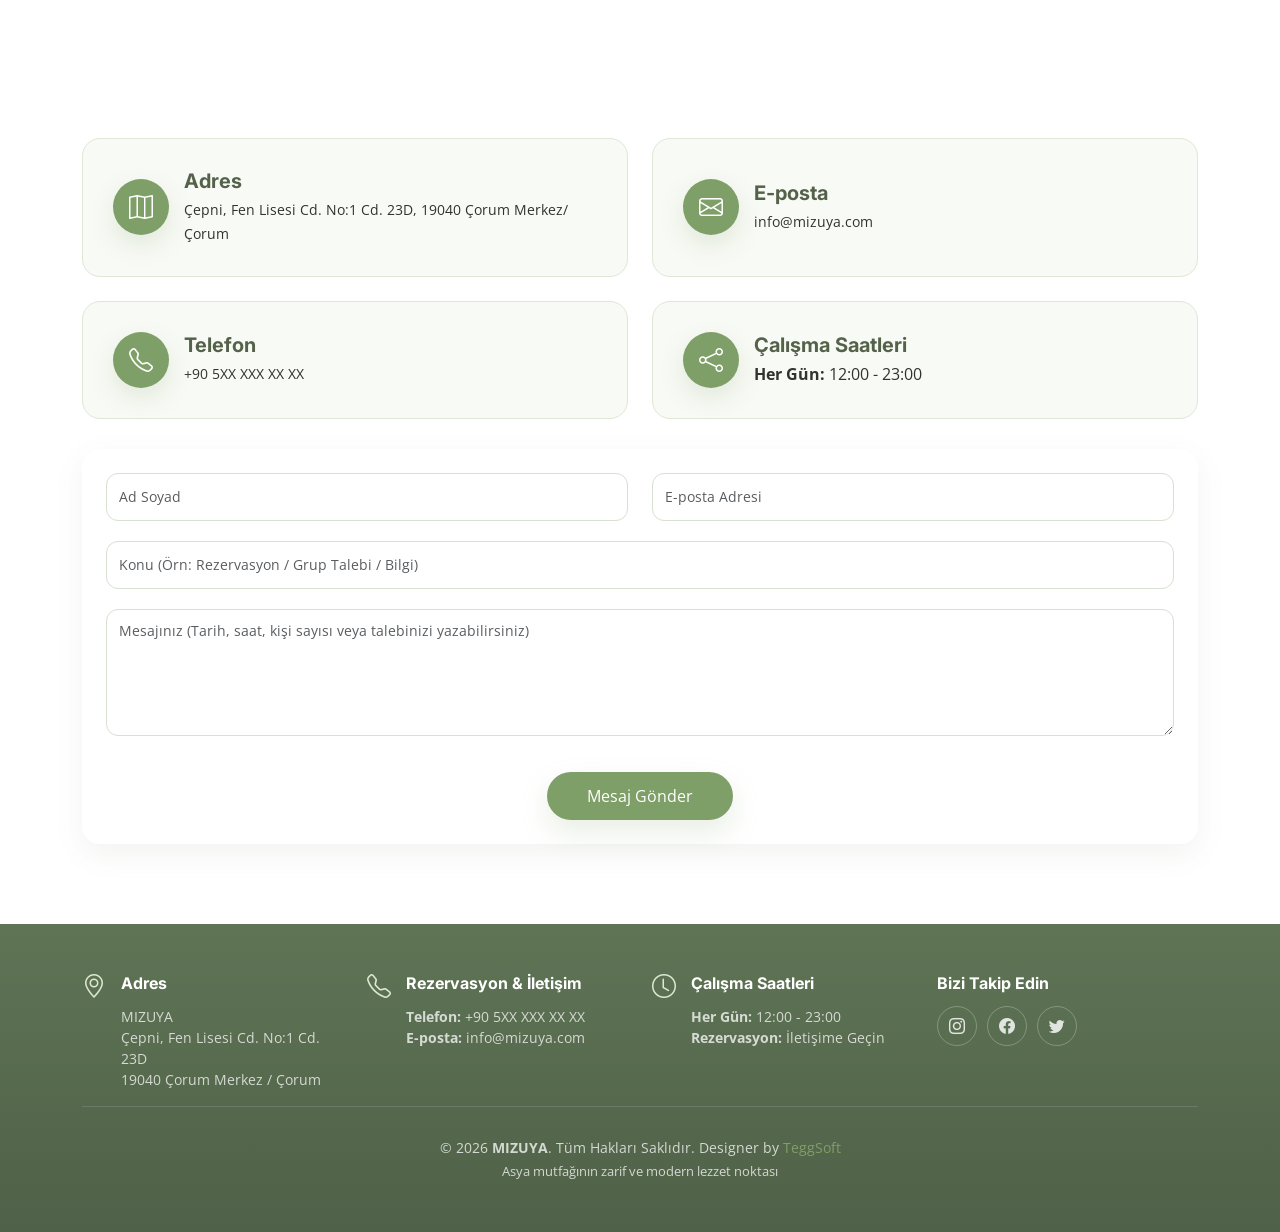
==== commit f961be76: "menü ve içerik güncellendi" ====
--- a/index.html
+++ b/index.html
@@ -4,7 +4,7 @@
     <meta charset="utf-8" />
     <meta content="width=device-width, initial-scale=1.0" name="viewport" />
 
-    <title>Minato Bowl - Ana Sayfa</title>
+    <title>MIZUYA | Çorum'da Asya Mutfağı Deneyimi</title>
     <meta content="" name="description" />
     <meta content="" name="keywords" />
     <meta content="" name="keywords" />
@@ -59,9 +59,9 @@
           href="index.html"
           class="logo d-flex align-items-center me-auto me-lg-0"
         >
-          <img src="assets/img/minato_bowl_logo.jpg" alt="Minato Bowl" />
+          <!-- <img src="assets/img/minato_bowl_logo.jpg" alt="Minato Bowl" /> -->
           <div class="brand-text">
-            <span class="brand-line">Minato Bowl.</span>
+            <span class="brand-line">MIZUYA.</span>
             <!-- <span class="brand-line">Bowl.</span> -->
           </div>
         </a>
@@ -125,7 +125,7 @@
             class="col-lg-5 order-2 order-lg-1 d-flex flex-column justify-content-center align-items-center align-items-lg-start text-center text-lg-start"
           >
             <h2 data-aos="fade-up">
-              Tazeliğin ve Lezzetin<br />En Sağlıklı Hali
+              Çorum’da Asya Mutfağının<br /><span>Zarif ve Modern</span> Yorumu
             </h2>
             <p data-aos="fade-up" data-aos-delay="100">
               Günlük ve doğal malzemelerle hazırlanan bowl’larımız, hem
@@ -160,7 +160,7 @@
         <div class="container" data-aos="fade-up">
           <div class="section-header">
             <h2>Hakkımızda</h2>
-            <p><span>Minato Bowl</span> ile Tanışın</p>
+            <p><span>MIZUYA</span> ile Tanışın</p>
           </div>
 
           <div class="row gy-4">
@@ -171,8 +171,8 @@
               data-aos-delay="150"
             >
               <div class="call-us position-absolute">
-                <h4>Sipariş & İletişim</h4>
-                <p>+90 5XX XXX XX XX</p>
+                <h4>Adres</h4>
+                <p>Çepni, Fen Lisesi Cd. No:1 Cd. 23D, Çorum Merkez / Çorum</p>
               </div>
             </div>
 
@@ -183,42 +183,44 @@
             >
               <div class="content ps-0 ps-lg-5">
                 <p class="fst-italic">
-                  Minato Bowl’da “ne yediğin kadar nasıl yediğin de önemli.”
-                  Taze, dengeli ve özenle hazırlanmış bowl’larımızla günlük
-                  enerjinizi yükseltiyoruz.
-                  :contentReference[oaicite:1]{index=1}
+                  MIZUYA, Asya mutfağının zarif sunumlarını ve özgün
+                  lezzetlerini modern bir atmosferde buluşturan yeni nesil bir
+                  restoran deneyimidir. Özenle seçilen malzemeler, dengeli
+                  reçeteler ve şık sunumlarla her tabakta farklı bir tat
+                  yolculuğu sunuyoruz.
                 </p>
 
                 <ul>
                   <li>
-                    <i class="bi bi-check2-all"></i> Günlük ve kaliteli
-                    malzemeler.
-                  </li>
-                  <li>
-                    <i class="bi bi-check2-all"></i> Dengeli beslenme odaklı
+                    <i class="bi bi-check2-all"></i> Uzak Doğu esintili özel
                     tarifler.
                   </li>
                   <li>
-                    <i class="bi bi-check2-all"></i> Hızlı servis, doyurucu
-                    lezzet.
+                    <i class="bi bi-check2-all"></i> Taze malzeme, özenli
+                    hazırlık ve şık sunum.
+                  </li>
+                  <li>
+                    <i class="bi bi-check2-all"></i> Samimi atmosfer, modern
+                    restoran deneyimi.
                   </li>
                 </ul>
 
                 <p>
-                  Minato Bowl’da her kaşık; hafif ama tatmin edici, temiz
-                  içerikli ve günün temposuna uyumlu bir lezzet deneyimi sunar.
-                  Sağlıklı yaşamı pratik ve keyifli hale getiriyoruz.
-                  :contentReference[oaicite:2]{index=2}
+                  MIZUYA’da amaç sadece yemek sunmak değil; misafirlerimize
+                  lezzet, estetik ve keyfi aynı sofrada yaşatmaktır. Gerek
+                  günlük yemek molalarında gerek sevdiklerinizle geçireceğiniz
+                  özel anlarda, her ziyaretinizi unutulmaz bir deneyime
+                  dönüştürmeyi hedefliyoruz.
                 </p>
 
                 <div class="position-relative mt-4">
                   <img
                     src="assets/img/about-2.jpg"
                     class="img-fluid"
-                    alt="Minato Bowl Lezzetleri"
+                    alt="MIZUYA Asya mutfağı lezzetleri"
                   />
                   <a
-                    href="https://www.instagram.com/minato.bowl/"
+                    href="https://www.instagram.com/"
                     class="glightbox play-btn"
                   ></a>
                 </div>
@@ -229,18 +231,19 @@
       </section>
       <!-- Hakkımızda Bölümü Son -->
 
-      <!-- ======= Neden Minato Bowl? ======= -->
+      <!-- ======= Neden MIZUYA? ======= -->
       <section id="why-us" class="why-us section-bg">
         <div class="container" data-aos="fade-up">
           <div class="row gy-4">
             <div class="col-lg-4" data-aos="fade-up" data-aos-delay="100">
               <div class="why-box">
-                <h3>Neden Minato Bowl?</h3>
+                <h3>Neden MIZUYA?</h3>
                 <p>
-                  Çünkü biz sadece bir öğün sunmuyoruz. Günlük ve taze
-                  malzemelerle hazırlanan bowl’larımız; dengeli beslenmeyi
-                  lezzetle buluşturur. Hafif ama doyurucu, sağlıklı ama keyifli
-                  bir deneyim sunuyoruz.
+                  Çünkü MIZUYA’da yalnızca yemek değil, karakteri olan bir
+                  lezzet deneyimi sunuyoruz. Asya mutfağından ilham alan özel
+                  tabaklarımız, kaliteli malzemeler ve estetik sunum anlayışıyla
+                  birleşerek misafirlerimize farklı, sıcak ve akılda kalıcı bir
+                  atmosfer sunar.
                 </p>
                 <div class="text-center">
                   <a href="#menu" class="more-btn">
@@ -257,11 +260,11 @@
                   <div
                     class="icon-box d-flex flex-column justify-content-center align-items-center"
                   >
-                    <i class="bi bi-leaf"></i>
-                    <h4>Taze & Doğal İçerikler</h4>
+                    <i class="bi bi-stars"></i>
+                    <h4>Özgün Asya Lezzetleri</h4>
                     <p>
-                      Günlük hazırlanan, katkısız ve özenle seçilmiş
-                      malzemelerle gerçek lezzeti sunuyoruz.
+                      Uzak Doğu mutfağından ilham alan reçetelerle damakta iz
+                      bırakan özel tatlar sunuyoruz.
                     </p>
                   </div>
                 </div>
@@ -271,11 +274,11 @@
                   <div
                     class="icon-box d-flex flex-column justify-content-center align-items-center"
                   >
-                    <i class="bi bi-heart-pulse"></i>
-                    <h4>Dengeli & Besleyici</h4>
+                    <i class="bi bi-flower1"></i>
+                    <h4>Şık Sunum & Atmosfer</h4>
                     <p>
-                      Protein, karbonhidrat ve sağlıklı yağ dengesiyle hem hafif
-                      hem doyurucu bowl’lar.
+                      Modern detaylarla tasarlanan ortamımız, keyifli yemek
+                      anlarını daha özel hale getirir.
                     </p>
                   </div>
                 </div>
@@ -285,11 +288,11 @@
                   <div
                     class="icon-box d-flex flex-column justify-content-center align-items-center"
                   >
-                    <i class="bi bi-lightning-charge"></i>
-                    <h4>Enerji Veren Lezzet</h4>
+                    <i class="bi bi-heart"></i>
+                    <h4>Kalite & Özen</h4>
                     <p>
-                      Günün temposuna uyum sağlayan, enerjinizi yükselten
-                      sağlıklı ve pratik öğün deneyimi.
+                      Malzeme seçiminden servis deneyimine kadar her aşamada
+                      özenli, dengeli ve kaliteli bir yaklaşım benimsiyoruz.
                     </p>
                   </div>
                 </div>
@@ -299,63 +302,13 @@
           </div>
         </div>
       </section>
-      <!-- Neden Minato Bowl? Bölümü Son -->
+      <!-- Neden MIZUYA? Bölümü Son -->
 
       <!-- ======= Stats Counter Section ======= -->
       <section id="stats-counter" class="stats-counter">
         <div class="container" data-aos="zoom-out">
           <div class="row gy-4">
-            <!-- <div class="col-lg-3 col-md-6">
-              <div class="stats-item text-center w-100 h-100">
-                <span
-                  data-purecounter-start="0"
-                  data-purecounter-end="232"
-                  data-purecounter-duration="1"
-                  class="purecounter"
-                ></span>
-                <p>Clients</p>
-              </div>
-            </div> -->
-            <!-- End Stats Item -->
-
-            <!-- <div class="col-lg-3 col-md-6">
-              <div class="stats-item text-center w-100 h-100">
-                <span
-                  data-purecounter-start="0"
-                  data-purecounter-end="521"
-                  data-purecounter-duration="1"
-                  class="purecounter"
-                ></span>
-                <p>Projects</p>
-              </div>
-            </div> -->
-            <!-- End Stats Item -->
-
-            <!-- <div class="col-lg-3 col-md-6">
-              <div class="stats-item text-center w-100 h-100">
-                <span
-                  data-purecounter-start="0"
-                  data-purecounter-end="1453"
-                  data-purecounter-duration="1"
-                  class="purecounter"
-                ></span>
-                <p>Hours Of Support</p>
-              </div>
-            </div> -->
-            <!-- End Stats Item -->
-
-            <!-- <div class="col-lg-3 col-md-6">
-              <div class="stats-item text-center w-100 h-100">
-                <span
-                  data-purecounter-start="0"
-                  data-purecounter-end="32"
-                  data-purecounter-duration="1"
-                  class="purecounter"
-                ></span>
-                <p>Workers</p>
-              </div>
-            </div> -->
-            <!-- End Stats Item -->
+            <!-- İstenirse daha sonra sayaç alanları eklenebilir -->
           </div>
         </div>
       </section>
@@ -366,7 +319,7 @@
         <div class="container" data-aos="fade-up">
           <div class="section-header">
             <h2>Menümüz</h2>
-            <p>Lezzet Dolu <span>Minato Menüsü</span></p>
+            <p>MIZUYA’nın <span>Özel Lezzetleri</span></p>
           </div>
           <div id="menu-last-update" class="menu-last-update">
             Son güncelleme: --
@@ -398,7 +351,7 @@
         <div class="container" data-aos="fade-up">
           <div class="section-header">
             <h2>Yorumlar</h2>
-            <p>Bizim Hakkımızda <span>Ne Diyorlar?</span></p>
+            <p>MIZUYA İçin <span>Ne Düşünüyorlar?</span></p>
           </div>
 
           <div class="slides-1 swiper" data-aos="fade-up" data-aos-delay="100">
@@ -410,13 +363,12 @@
                       <div class="testimonial-content">
                         <p>
                           <i class="bi bi-quote quote-icon-left"></i>
-                          Minato Bowl’u keşfettiğimden beri öğle arası
-                          kurtarıcım oldu. Hem hafif hem de gerçekten doyuruyor.
-                          Malzemelerin tazeliği ve soslar efsane!
+                          Mekânın atmosferi gerçekten çok şık. Sunumlar özenli,
+                          lezzetler dengeli ve farklı bir deneyim yaşatıyor.
                           <i class="bi bi-quote quote-icon-right"></i>
                         </p>
-                        <h3>Ahmet K.</h3>
-                        <h4>Ofis Çalışanı</h4>
+                        <h3>Ziyaretçi Yorumu</h3>
+                        <h4>MIZUYA Misafiri</h4>
                         <div class="stars">
                           <i class="bi bi-star-fill"></i
                           ><i class="bi bi-star-fill"></i
@@ -430,7 +382,7 @@
                       <img
                         src="assets/img/testimonials/testimonial.png"
                         class="img-fluid testimonial-img"
-                        alt="Minato Bowl Müşteri Yorumu 1"
+                        alt="MIZUYA müşteri yorumu 1"
                       />
                     </div>
                   </div>
@@ -445,13 +397,13 @@
                       <div class="testimonial-content">
                         <p>
                           <i class="bi bi-quote quote-icon-left"></i>
-                          Spor sonrası “temiz” bir öğün arıyorsanız tam yeri.
-                          Protein seçenekleri çok başarılı ve porsiyon dengesi
-                          harika. Kesinlikle düzenli müşterisi oldum.
+                          Asya mutfağını sevenler için Çorum’da çok güzel bir
+                          alternatif. Hem ambiyans hem servis anlayışı oldukça
+                          başarılı.
                           <i class="bi bi-quote quote-icon-right"></i>
                         </p>
-                        <h3>Elif S.</h3>
-                        <h4>Sporcu</h4>
+                        <h3>Ziyaretçi Yorumu</h3>
+                        <h4>MIZUYA Misafiri</h4>
                         <div class="stars">
                           <i class="bi bi-star-fill"></i
                           ><i class="bi bi-star-fill"></i
@@ -465,7 +417,7 @@
                       <img
                         src="assets/img/testimonials/testimonial.png"
                         class="img-fluid testimonial-img"
-                        alt="Minato Bowl Müşteri Yorumu 2"
+                        alt="MIZUYA müşteri yorumu 2"
                       />
                     </div>
                   </div>
@@ -480,14 +432,13 @@
                       <div class="testimonial-content">
                         <p>
                           <i class="bi bi-quote quote-icon-left"></i>
-                          Vegan seçeneklerinin lezzetli olması beni çok
-                          şaşırttı. İçerikler net, sunum çok şık ve her
-                          seferinde aynı kalite. Sağlıklı beslenmek burada
-                          gerçekten keyif.
+                          Sunumların zarafeti ve tabakların karakteri mekânın
+                          çizgisini net şekilde hissettiriyor. Çok keyifli bir
+                          deneyimdi.
                           <i class="bi bi-quote quote-icon-right"></i>
                         </p>
-                        <h3>Deniz T.</h3>
-                        <h4>Vegan Yaşam</h4>
+                        <h3>Ziyaretçi Yorumu</h3>
+                        <h4>MIZUYA Misafiri</h4>
                         <div class="stars">
                           <i class="bi bi-star-fill"></i
                           ><i class="bi bi-star-fill"></i
@@ -501,7 +452,7 @@
                       <img
                         src="assets/img/testimonials/testimonial.png"
                         class="img-fluid testimonial-img"
-                        alt="Minato Bowl Müşteri Yorumu 3"
+                        alt="MIZUYA müşteri yorumu 3"
                       />
                     </div>
                   </div>
@@ -516,13 +467,13 @@
                       <div class="testimonial-content">
                         <p>
                           <i class="bi bi-quote quote-icon-left"></i>
-                          Hızlı servis, tertemiz içerik ve aşırı iyi soslar…
-                          “Hafif yiyeyim” deyip mutlu çıktığım tek yer
-                          diyebilirim. Minato Bowl artık benim rutinim.
+                          Gerek arkadaş buluşmaları gerek özel akşam yemekleri
+                          için atmosferi çok uygun. Şık ama samimi bir yer
+                          olmuş.
                           <i class="bi bi-quote quote-icon-right"></i>
                         </p>
-                        <h3>Mert Y.</h3>
-                        <h4>Girişimci</h4>
+                        <h3>Ziyaretçi Yorumu</h3>
+                        <h4>MIZUYA Misafiri</h4>
                         <div class="stars">
                           <i class="bi bi-star-fill"></i
                           ><i class="bi bi-star-fill"></i
@@ -536,7 +487,7 @@
                       <img
                         src="assets/img/testimonials/testimonial.png"
                         class="img-fluid testimonial-img"
-                        alt="Minato Bowl Müşteri Yorumu 4"
+                        alt="MIZUYA müşteri yorumu 4"
                       />
                     </div>
                   </div>
@@ -556,7 +507,7 @@
           <div class="section-header">
             <h2>Özel Anlar</h2>
             <p>
-              Minato Bowl ile <span>Toplu Sipariş</span> & Keyifli Buluşmalar
+              MIZUYA ile <span>Toplu Organizasyonlar</span> & Keyifli Buluşmalar
             </p>
           </div>
 
@@ -566,12 +517,12 @@
                 class="swiper-slide event-item d-flex flex-column justify-content-end"
                 style="background-image: url(assets/img/events-1.jpg)"
               >
-                <h3>Ofis & Toplantı Siparişleri</h3>
-                <div class="price align-self-start">Kişi Başı 149₺</div>
+                <h3>Kurumsal Yemek Organizasyonları</h3>
+                <div class="price align-self-start">Teklif Al</div>
                 <p class="description">
-                  Toplantılar, ekip yemekleri ve yoğun günler için pratik çözüm.
-                  Taze bowl’lar, düzenli teslimat ve isteğe göre menü
-                  planlamasıyla ofisinize sağlıklı lezzet getiriyoruz.
+                  Toplantılar, ekip buluşmaları ve özel kurumsal organizasyonlar
+                  için özenli sunumlarla hazırlanmış MIZUYA lezzetleri
+                  sunuyoruz.
                 </p>
               </div>
               <!-- End Event item -->
@@ -581,11 +532,10 @@
                 style="background-image: url(assets/img/events-2.jpg)"
               >
                 <h3>Özel Gün & Kutlamalar</h3>
-                <div class="price align-self-start">Paket 899₺</div>
+                <div class="price align-self-start">Planlama Yapılır</div>
                 <p class="description">
-                  Doğum günü, arkadaş buluşması ya da küçük kutlamalar… Minato
-                  Bowl menülerini kişi sayısına göre hazırlıyor, lezzetli ve
-                  hafif bir sofrayı birlikte kuruyoruz.
+                  Doğum günü, arkadaş buluşması ve butik kutlamalar için şık,
+                  karakterli ve farklı bir yemek deneyimi oluşturabilirsiniz.
                 </p>
               </div>
               <!-- End Event item -->
@@ -594,13 +544,12 @@
                 class="swiper-slide event-item d-flex flex-column justify-content-end"
                 style="background-image: url(assets/img/events-3.jpg)"
               >
-                <h3>Özel Menü & Catering</h3>
-                <div class="price align-self-start">Teklif Al</div>
+                <h3>Grup Rezervasyonu</h3>
+                <div class="price align-self-start">Rezervasyon Alınır</div>
                 <p class="description">
-                  Vegan, protein odaklı veya karma seçeneklerle size özel menü
-                  oluşturuyoruz. Etkinliğinizin konseptine uygun, şık sunumlu ve
-                  dengeli içeriklerle misafirlerinize iyi hissettiren bir
-                  deneyim sunun.
+                  Kalabalık misafir grupları için uygun masa planlaması, özenli
+                  servis ve MIZUYA atmosferinde keyifli bir buluşma deneyimi
+                  sunuyoruz.
                 </p>
               </div>
               <!-- End Event item -->
@@ -617,8 +566,8 @@
           <div class="section-header">
             <h2>Rezervasyon & İletişim</h2>
             <p>
-              Minato Bowl’da <span>Yerini Ayırt</span> ya da
-              <span>Toplu Sipariş</span> Oluştur
+              MIZUYA’da <span>Yerini Ayırt</span> ya da
+              <span>Grup Talebi</span> Oluştur
             </p>
           </div>
 
@@ -724,7 +673,7 @@
                     class="form-control"
                     name="message"
                     rows="5"
-                    placeholder="Mesajınız (Rezervasyon, toplu sipariş veya özel isteklerinizi yazabilirsiniz)"
+                    placeholder="Mesajınız (Rezervasyon, grup talebi veya özel notlarınızı yazabilirsiniz)"
                   ></textarea>
                   <div class="validate"></div>
                 </div>
@@ -734,7 +683,7 @@
                   <div class="error-message"></div>
                   <div class="sent-message">
                     Talebiniz bize ulaştı ✅ En kısa sürede sizinle iletişime
-                    geçeceğiz. Teşekkürler!
+                    geçeceğiz. Teşekkür ederiz.
                   </div>
                 </div>
 
@@ -754,7 +703,7 @@
         <div class="container" data-aos="fade-up">
           <div class="section-header">
             <h2>Galeri</h2>
-            <p>Minato’dan <span>Lezzet Kareleri</span></p>
+            <p>MIZUYA’dan <span>Lezzet Kareleri</span></p>
           </div>
 
           <div class="gallery-slider swiper">
@@ -768,7 +717,7 @@
                   <img
                     src="assets/img/gallery/hinata_bowl.jpg"
                     class="img-fluid"
-                    alt="Minato Bowl özel karışım bowl"
+                    alt="MIZUYA özel tabak sunumu"
                   />
                 </a>
               </div>
@@ -782,7 +731,7 @@
                   <img
                     src="assets/img/gallery/kisame_bowl.jpg"
                     class="img-fluid"
-                    alt="Sağlıklı protein bowl Minato"
+                    alt="MIZUYA Asya mutfağı özel lezzetleri"
                   />
                 </a>
               </div>
@@ -796,7 +745,7 @@
                   <img
                     src="assets/img/gallery/minato_bowl.jpg"
                     class="img-fluid"
-                    alt="Vegan bowl taze sebzelerle"
+                    alt="MIZUYA restoran tabak sunumu"
                   />
                 </a>
               </div>
@@ -810,7 +759,7 @@
                   <img
                     src="assets/img/gallery/nagata_bowl.jpg"
                     class="img-fluid"
-                    alt="Minato Bowl restoran iç mekan"
+                    alt="MIZUYA restoran atmosferi"
                   />
                 </a>
               </div>
@@ -820,7 +769,7 @@
         </div>
         <div class="instagram-box text-center mt-4">
           <a
-            href="https://www.instagram.com/minato.bowl/"
+            href="https://www.instagram.com/"
             target="_blank"
             rel="noopener noreferrer"
             class="instagram-btn"
@@ -829,12 +778,12 @@
             Instagram'da Bizi Takip Et
           </a>
 
-          <p class="instagram-handle">@minato.bowl</p>
+          <p class="instagram-handle">@mizuya</p>
 
           <div class="instagram-campaign">
             <p>
-              <strong>#minatobowl</strong> etiketiyle paylaş, hikayemizde yer
-              alma şansını yakala ✨
+              MIZUYA atmosferini ve özel sunumlarını yakından görmek için bizi
+              Instagram’da takip edin ✨
             </p>
           </div>
         </div>
@@ -846,13 +795,13 @@
         <div class="container" data-aos="fade-up">
           <div class="section-header">
             <h2>İletişim</h2>
-            <p>Yardıma mı ihtiyacınız var? <span>Bize Ulaşın</span></p>
+            <p>Sorularınız mı var? <span>Bize Ulaşın</span></p>
           </div>
 
           <div class="mb-3">
             <iframe
               style="border: 0; width: 100%; height: 350px"
-              src="https://www.google.com/maps/embed?pb=BURAYA_MINATO_BOWL_HARITA_EMBED_LINKI"
+              src="https://www.google.com/maps?q=%C3%87epni,%20Fen%20Lisesi%20Cd.%20No:1%20Cd.%2023D,%2019040%20%C3%87orum%20Merkez/%C3%87orum&output=embed"
               frameborder="0"
               allowfullscreen
               loading="lazy"
@@ -867,7 +816,9 @@
                 <i class="icon bi bi-map flex-shrink-0"></i>
                 <div>
                   <h3>Adres</h3>
-                  <p>Minato Bowl • (Mahalle / Cadde) • (Şehir)</p>
+                  <p>
+                    Çepni, Fen Lisesi Cd. No:1 Cd. 23D, 19040 Çorum Merkez/Çorum
+                  </p>
                 </div>
               </div>
             </div>
@@ -878,7 +829,7 @@
                 <i class="icon bi bi-envelope flex-shrink-0"></i>
                 <div>
                   <h3>E-posta</h3>
-                  <p>info@minatobowl.com</p>
+                  <p>info@mizuya.com</p>
                 </div>
               </div>
             </div>
@@ -900,11 +851,7 @@
                 <i class="icon bi bi-share flex-shrink-0"></i>
                 <div>
                   <h3>Çalışma Saatleri</h3>
-                  <div>
-                    <strong>Pzt-Cmt:</strong> 11:00 - 23:00
-                    <br />
-                    <strong>Pazar:</strong> Kapalı
-                  </div>
+                  <div><strong>Her Gün:</strong> 12:00 - 23:00</div>
                 </div>
               </div>
             </div>
@@ -946,7 +893,7 @@
                 class="form-control"
                 name="subject"
                 id="subject"
-                placeholder="Konu (Örn: Rezervasyon / Toplu Sipariş / Bilgi)"
+                placeholder="Konu (Örn: Rezervasyon / Grup Talebi / Bilgi)"
                 required
               />
             </div>
@@ -965,8 +912,8 @@
               <div class="loading">Gönderiliyor...</div>
               <div class="error-message"></div>
               <div class="sent-message">
-                Mesajınız gönderildi ✅ En kısa sürede dönüş yapacağız.
-                Teşekkürler!
+                Mesajınız gönderildi ✅ En kısa sürede dönüş yapacağız. Teşekkür
+                ederiz.
               </div>
             </div>
 
@@ -990,9 +937,9 @@
             <div>
               <h4>Adres</h4>
               <p>
-                Minato Bowl <br />
-                (Mahalle / Cadde) <br />
-                (Şehir / Türkiye)
+                MIZUYA <br />
+                Çepni, Fen Lisesi Cd. No:1 Cd. 23D <br />
+                19040 Çorum Merkez / Çorum
               </p>
             </div>
           </div>
@@ -1003,7 +950,7 @@
               <h4>Rezervasyon & İletişim</h4>
               <p>
                 <strong>Telefon:</strong> +90 5XX XXX XX XX<br />
-                <strong>Email:</strong> info@minatobowl.com<br />
+                <strong>E-posta:</strong> info@mizuya.com<br />
               </p>
             </div>
           </div>
@@ -1013,8 +960,8 @@
             <div>
               <h4>Çalışma Saatleri</h4>
               <p>
-                <strong>Pzt - Cmt:</strong> 11:00 - 23:00<br />
-                <strong>Pazar:</strong> Kapalı
+                <strong>Her Gün:</strong> 12:00 - 23:00<br />
+                <strong>Rezervasyon:</strong> İletişime Geçin
               </p>
             </div>
           </div>
@@ -1023,16 +970,17 @@
             <h4>Bizi Takip Edin</h4>
             <div class="social-links d-flex">
               <a
-                href="https://www.instagram.com/minato.bowl/"
+                href="https://www.instagram.com/"
                 target="_blank"
+                rel="noopener noreferrer"
                 class="instagram"
               >
                 <i class="bi bi-instagram"></i>
               </a>
-              <a href="#" class="facebook">
+              <a href="#" class="facebook" aria-label="Facebook">
                 <i class="bi bi-facebook"></i>
               </a>
-              <a href="#" class="twitter">
+              <a href="#" class="twitter" aria-label="X">
                 <i class="bi bi-twitter"></i>
               </a>
             </div>
@@ -1046,14 +994,20 @@
           <script>
             document.write(new Date().getFullYear());
           </script>
-          <strong><span>Minato Bowl</span></strong
+          <strong><span>MIZUYA</span></strong
           >. Tüm Hakları Saklıdır. Designer by
-          <a href="https://www.teggsoft.com.">TeggSoft</a>
-        </div>
-        <div class="credits">Sağlıklı Lezzetin Adresi 🥗</div>
+          <a
+            href="https://www.teggsoft.com/"
+            target="_blank"
+            rel="noopener noreferrer"
+            >TeggSoft</a
+          >
+        </div>
+        <div class="credits">
+          Asya mutfağının zarif ve modern lezzet noktası
+        </div>
       </div>
     </footer>
-    <!-- End Footer -->
     <!-- End Footer -->
 
     <a
